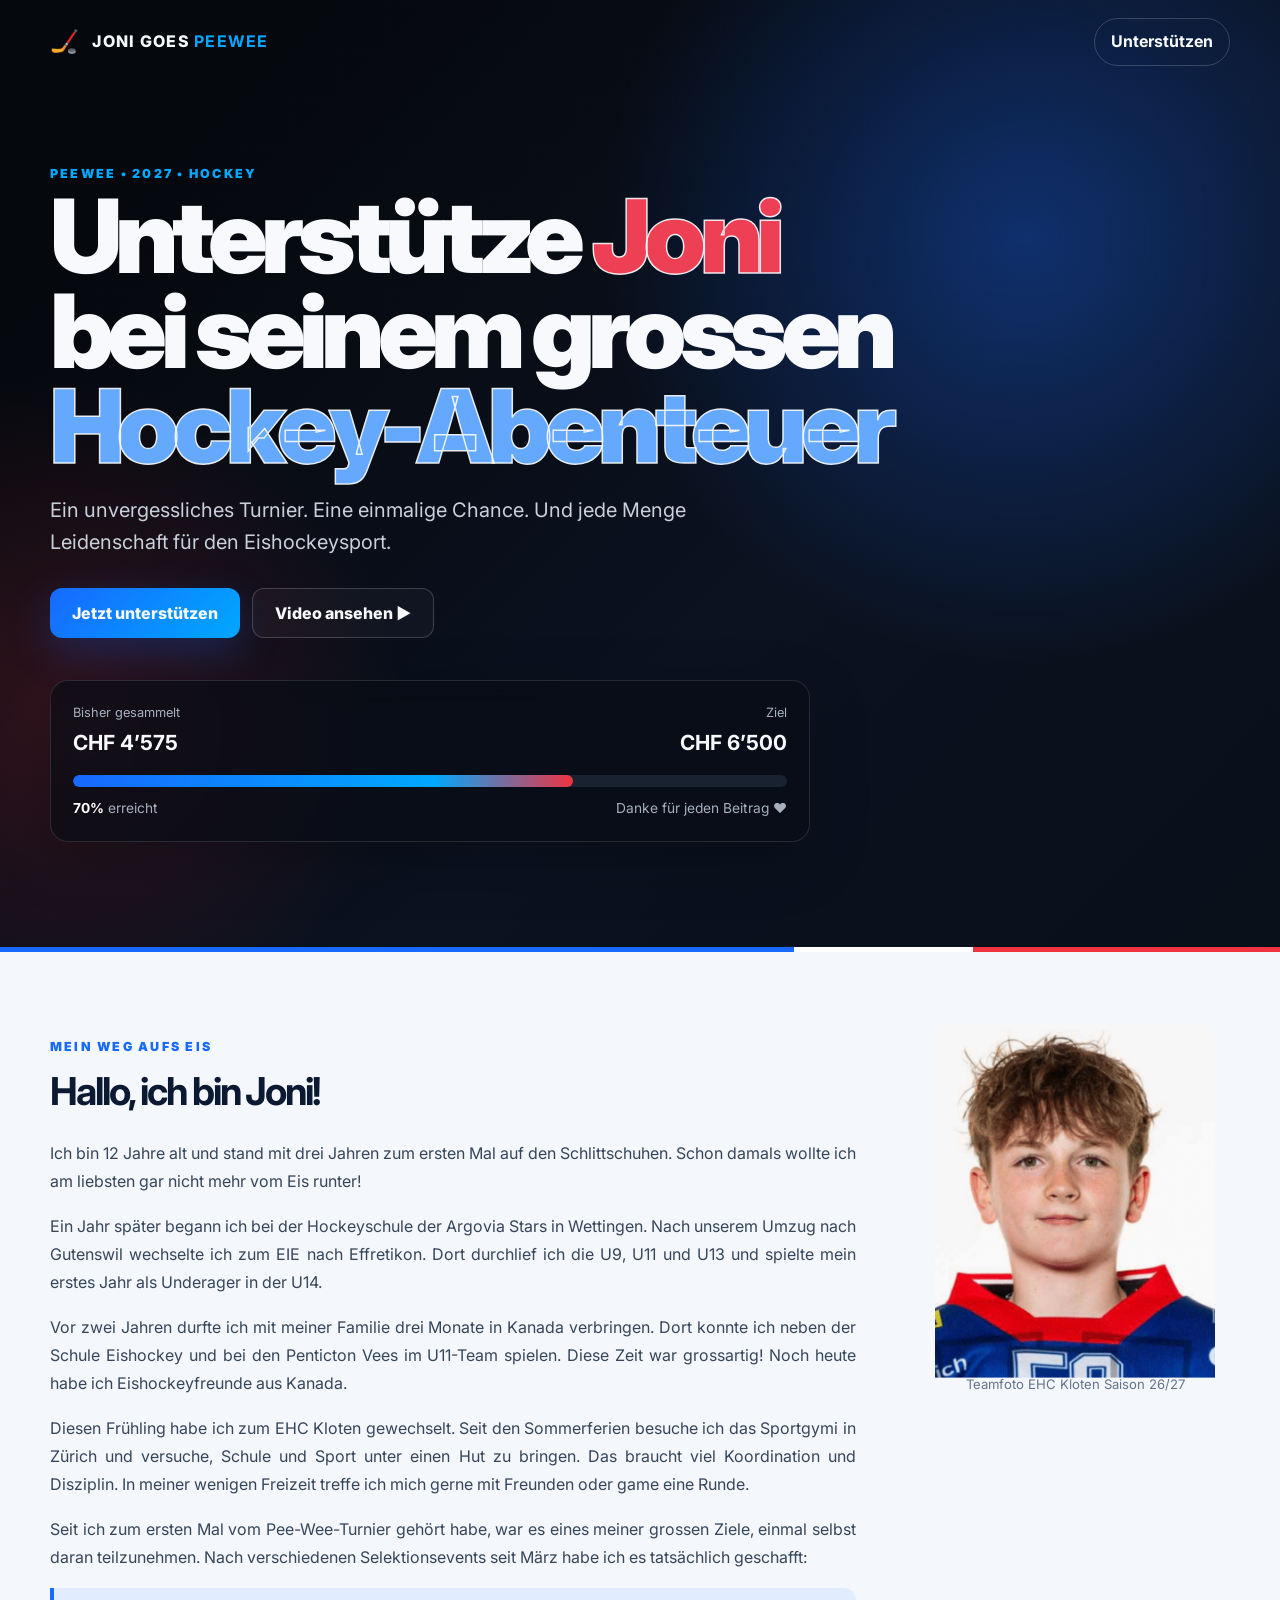
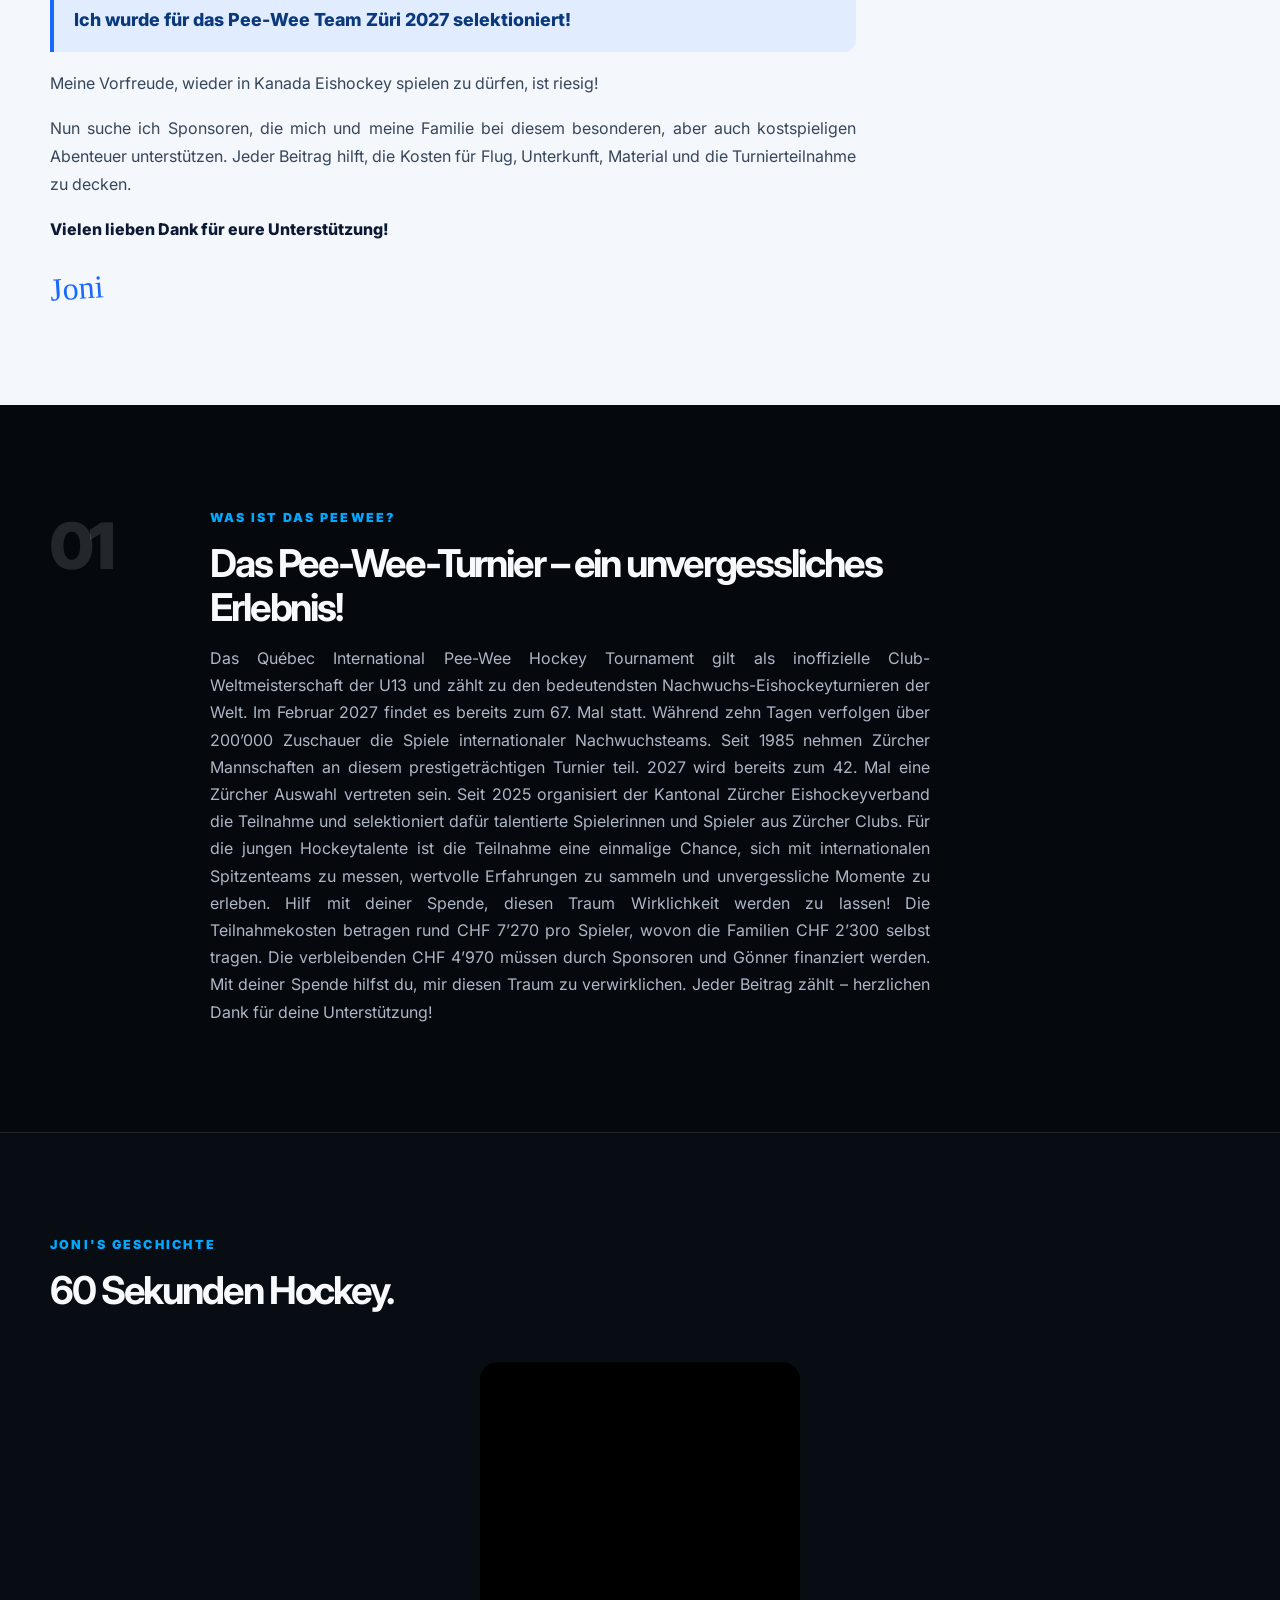
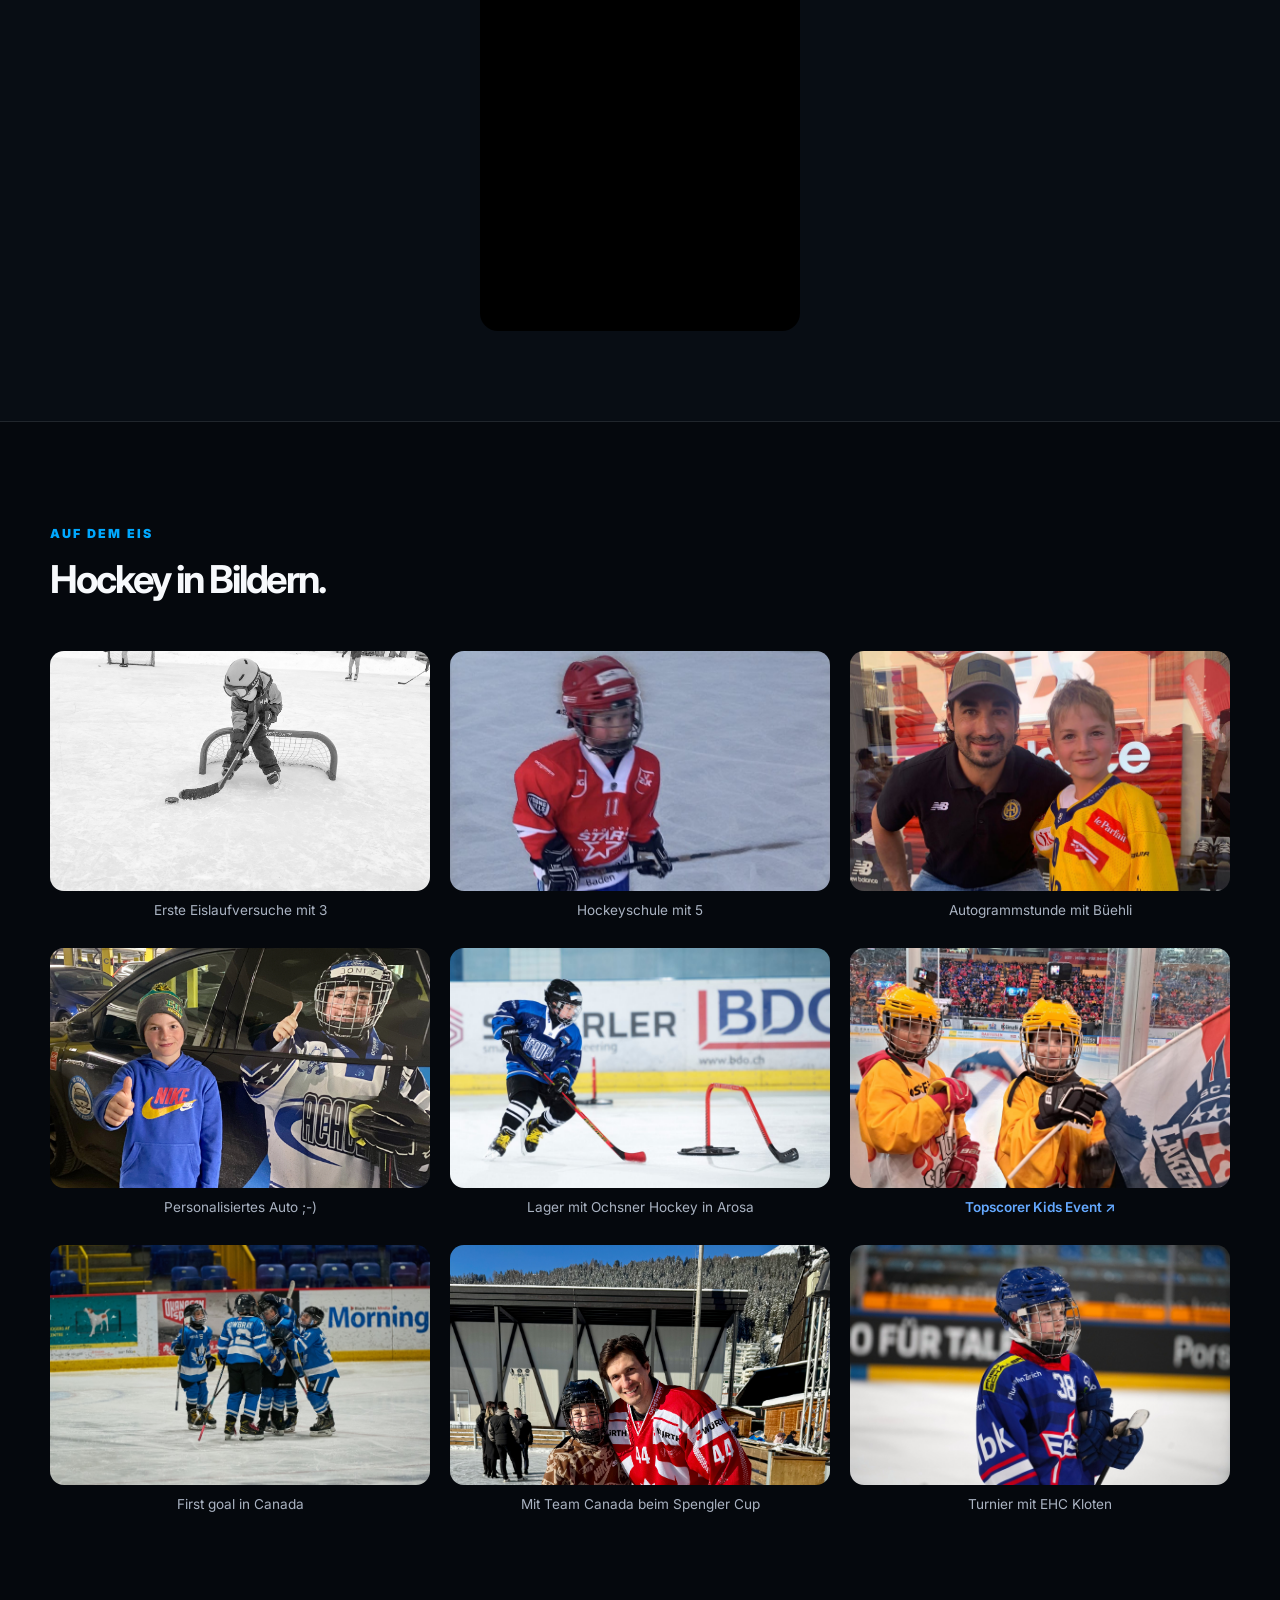
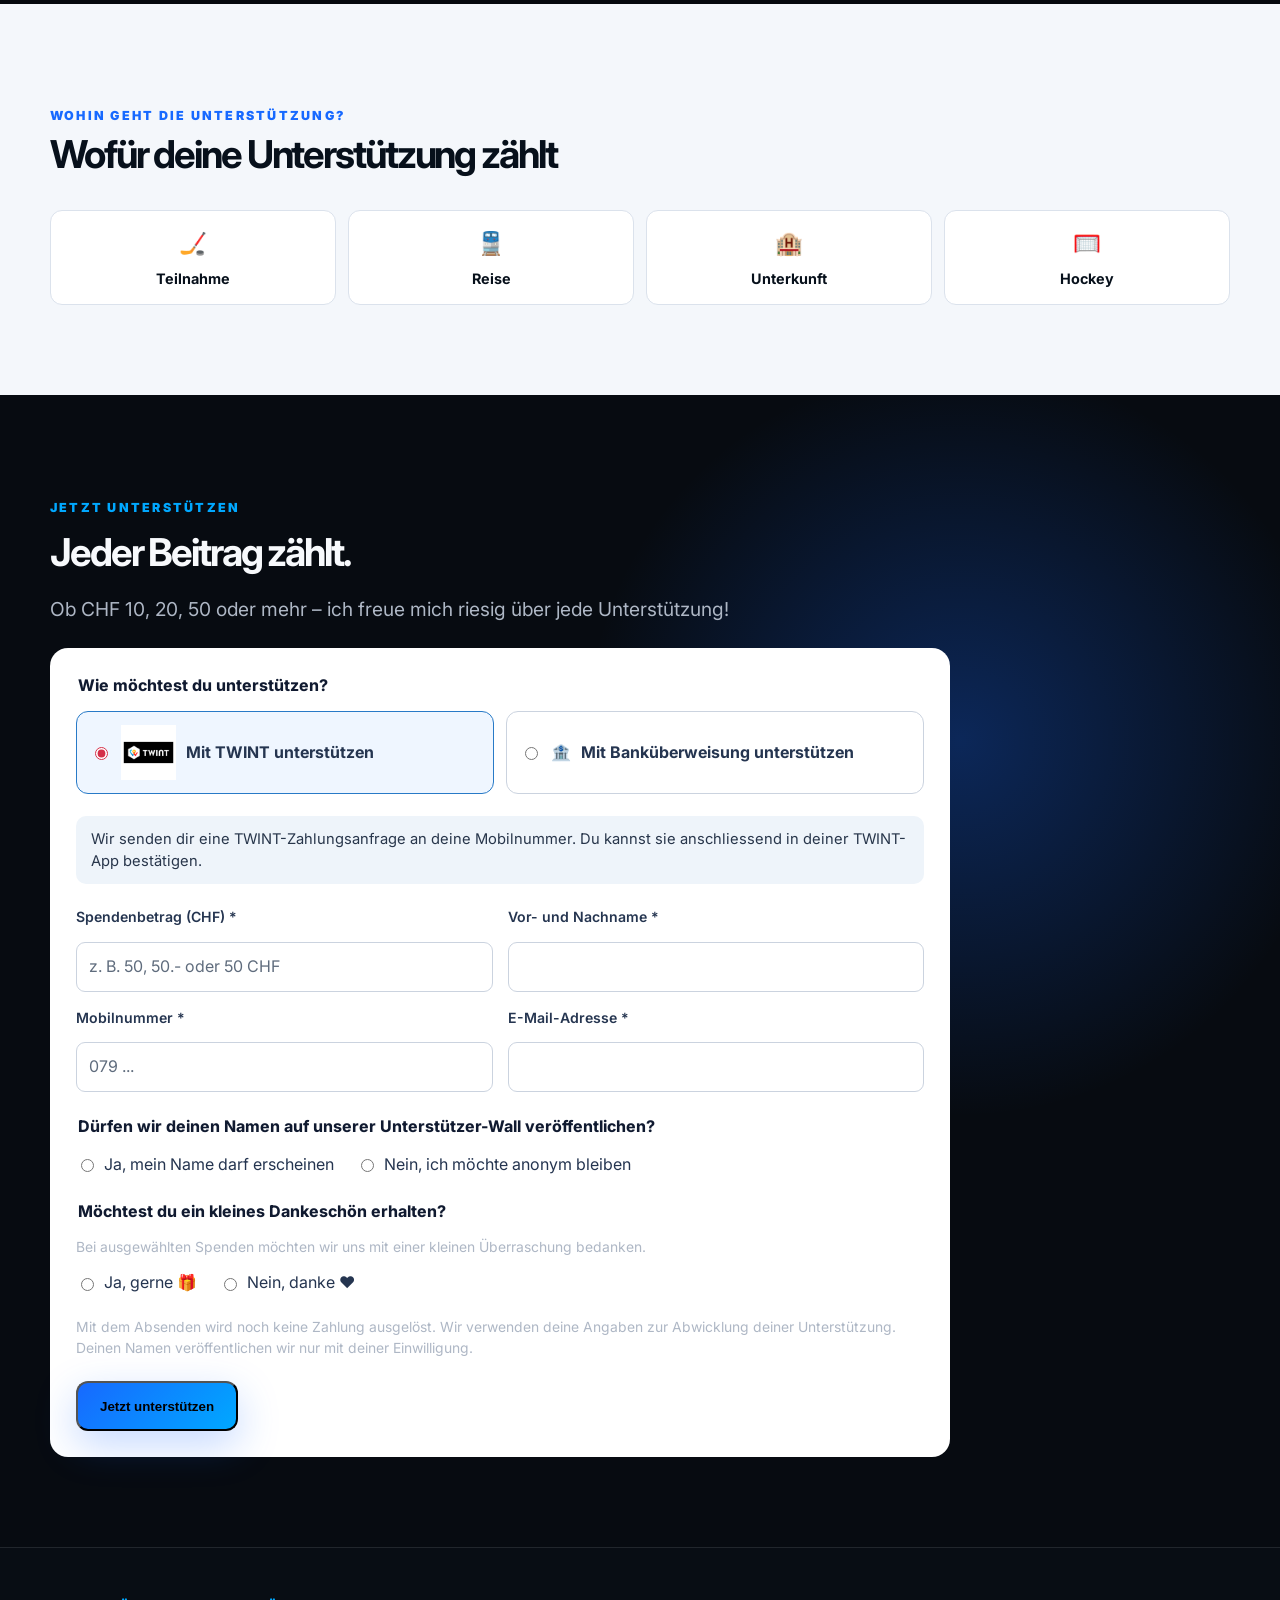
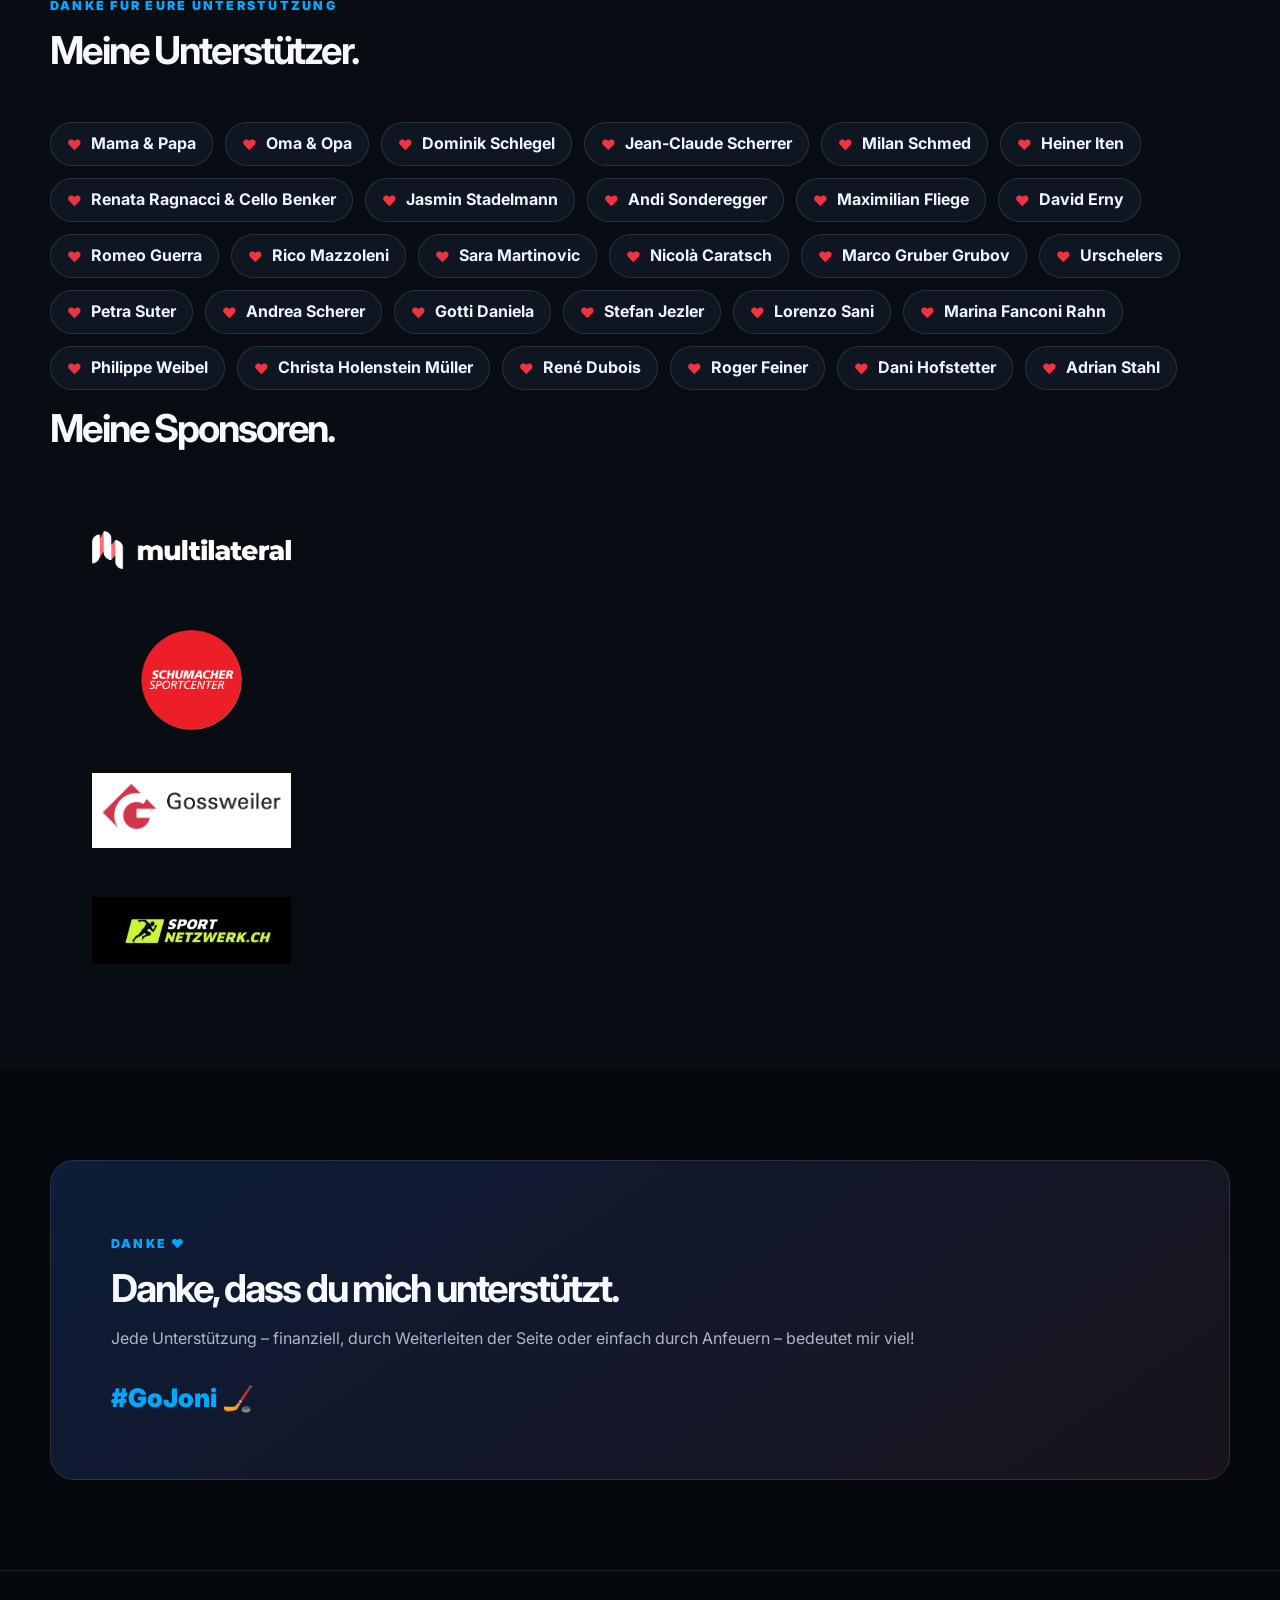
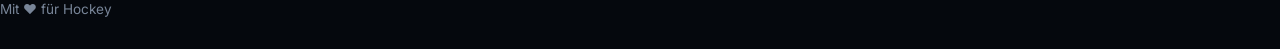
==== index.html @ 799dd2d6 "Update index.html" ====
<!doctype html>
<html lang="de">
<head>
  <meta charset="utf-8" />
  <meta name="viewport" content="width=device-width, initial-scale=1" />
  <meta name="description" content="Unterstütze Joni auf seinem Hockey-Abenteuer." />
  <title>Joni goes PeeWee 2027 – Support the Journey</title>
  <link rel="preconnect" href="https://fonts.googleapis.com">
  <link rel="preconnect" href="https://fonts.gstatic.com" crossorigin>
  <link href="https://fonts.googleapis.com/css2?family=Inter:wght@400;500;600;700;800;900&display=swap" rel="stylesheet">
  <link rel="stylesheet" href="styles.css" />
  <link rel="stylesheet" href="donation.css" />
</head>

<body>
  <header class="hero">
    <div class="hero-overlay"></div>
    <nav class="nav shell">
      <a class="brand" href="#top" aria-label="Startseite">
        <span class="brand-mark">🏒</span>
        <span>JONI GOES <strong>PEEWEE</strong></span>
      </a>
      <a class="nav-button" href="#spenden">Unterstützen</a>
    </nav>

    <div id="top" class="hero-content shell">
      <div class="eyebrow">PEEWEE • 2027 • HOCKEY</div>
      <h1> Unterstütze <span class="hero-joni">Joni</span><br> bei seinem grossen<br>
        <span class="hero-hockey">Hockey-Abenteuer</span>
      </h1>
      <p class="hero-copy">
Ein unvergessliches Turnier. Eine einmalige Chance. Und jede Menge Leidenschaft für den Eishockeysport.
      </p>

      <div class="hero-actions">
        <a href="#spenden" class="button primary">Jetzt unterstützen</a>
        <a href="#video" class="button ghost">Video ansehen ▶</a>
      </div>

      <div class="progress-card">
        <div class="progress-topline">
          <div>
            <span class="progress-label">Bisher gesammelt</span>
            <strong id="amount-raised">CHF 1500</strong>
          </div>
          <div class="progress-right">
            <span class="progress-label">Ziel</span>
            <strong id="amount-goal">CHF 6'500</strong>
          </div>
        </div>

        <div class="progress-track" aria-label="Spendenfortschritt">
          <div class="progress-fill" id="progress-fill"></div>
        </div>

        <div class="progress-footer">
          <span><strong id="progress-percent">0%</strong> erreicht</span>
          <span>Danke für jeden Beitrag ❤️</span>
        </div>
      </div>
    </div>

    <div class="hero-stripe"></div>
  </header>

  <main>
    <!-- Persönliche Vorstellung -->
    <section id="joni" class="section joni-story-section" aria-labelledby="joni-story-title">
      <div class="shell joni-story-layout">
        <div class="joni-story-content">
          <p class="kicker">MEIN WEG AUFS EIS</p>
          <h2 id="joni-story-title">Hallo, ich bin Joni!</h2>
          <p>Ich bin 12 Jahre alt und stand mit drei Jahren zum ersten Mal auf den Schlittschuhen. Schon damals wollte ich am liebsten gar nicht mehr vom Eis runter!</p>
          <p>Ein Jahr später begann ich bei der Hockeyschule der Argovia Stars in Wettingen. Nach unserem Umzug nach Gutenswil wechselte ich zum EIE nach Effretikon. Dort durchlief ich die U9, U11 und U13 und spielte mein erstes Jahr als Underager in der U14.</p>
          <p>Vor zwei Jahren durfte ich mit meiner Familie drei Monate in Kanada verbringen. Dort konnte ich neben der Schule Eishockey und bei den Penticton Vees im U11-Team spielen. Diese Zeit war grossartig! Noch heute habe ich Eishockeyfreunde aus Kanada.</p>
          <p>Diesen Frühling habe ich zum EHC Kloten gewechselt. Seit den Sommerferien besuche ich das Sportgymi in Zürich und versuche, Schule und Sport unter einen Hut zu bringen. Das braucht viel Koordination und Disziplin. In meiner wenigen Freizeit treffe ich mich gerne mit Freunden oder game eine Runde.</p>
          <p>Seit ich zum ersten Mal vom Pee-Wee-Turnier gehört habe, war es eines meiner grossen Ziele, einmal selbst daran teilzunehmen. Nach verschiedenen Selektionsevents seit März habe ich es tatsächlich geschafft:</p>
          <p class="joni-story-highlight">Ich wurde für das Pee-Wee Team Züri 2027 selektioniert!</p>
          <p>Meine Vorfreude, wieder in Kanada Eishockey spielen zu dürfen, ist riesig!</p>
          <p>Nun suche ich Sponsoren, die mich und meine Familie bei diesem besonderen, aber auch kostspieligen Abenteuer unterstützen. Jeder Beitrag hilft, die Kosten für Flug, Unterkunft, Material und die Turnierteilnahme zu decken.</p>
          <p class="joni-story-thanks">Vielen lieben Dank für eure Unterstützung!</p>
          <p class="joni-story-signature">Joni</p>
        </div>
        <figure class="joni-story-photo">
          <img src="assets/kloten_joni.jpg" alt="Teamfoto EHC Kloten" loading="lazy">
          <figcaption>Teamfoto EHC Kloten Saison 26/27</figcaption>
        </figure>
      </div>
    </section>
    <section class="section intro shell">
      <div class="section-number">01</div>
      <div>
        <p class="kicker">WAS IST DAS PEEWEE?</p>
        <h2>Das Pee-Wee-Turnier – ein unvergessliches Erlebnis!</h2>
        <p>
          Das Québec International Pee-Wee Hockey Tournament gilt als inoffizielle Club-Weltmeisterschaft der U13 und zählt zu den bedeutendsten Nachwuchs-Eishockeyturnieren der Welt. Im Februar 2027 findet es bereits zum 67. Mal statt. Während zehn Tagen verfolgen über 200’000 Zuschauer die Spiele internationaler Nachwuchsteams.
Seit 1985 nehmen Zürcher Mannschaften an diesem prestigeträchtigen Turnier teil. 2027 wird bereits zum 42. Mal eine Zürcher Auswahl vertreten sein. Seit 2025 organisiert der Kantonal Zürcher Eishockeyverband die Teilnahme und selektioniert dafür talentierte Spielerinnen und Spieler aus Zürcher Clubs.
Für die jungen Hockeytalente ist die Teilnahme eine einmalige Chance, sich mit internationalen Spitzenteams zu messen, wertvolle Erfahrungen zu sammeln und unvergessliche Momente zu erleben.
Hilf mit deiner Spende, diesen Traum Wirklichkeit werden zu lassen!

Die Teilnahmekosten betragen rund CHF 7’270 pro Spieler, wovon die Familien CHF 2’300 selbst tragen. Die verbleibenden CHF 4’970 müssen durch Sponsoren und Gönner finanziert werden.
Mit deiner Spende hilfst du, mir diesen Traum zu verwirklichen. Jeder Beitrag zählt – herzlichen Dank für deine Unterstützung!
        </p>
      </div>
    </section>

    <section id="video" class="section video-section">
      <div class="shell">
        <div class="section-heading">
          <div>
            <p class="kicker">JONI'S GESCHICHTE</p>
            <h2>60 Sekunden Hockey.</h2>
          </div>
        </div>

        <div class="video-embed">
          <iframe
            src="https://www.youtube.com/embed/tO8nVMtxZgY"
            title="Joni goes Pee-Wee 2027"
            allow="accelerometer; autoplay; clipboard-write; encrypted-media; gyroscope; picture-in-picture; web-share"
            allowfullscreen
            loading="lazy">
          </iframe>
        </div>
      </div>
    </section>

    <section class="section shell">
      <div class="section-heading">
        <div>
          <p class="kicker">AUF DEM EIS</p>
          <h2>Hockey in Bildern.</h2>
        </div>
      </div>

      <div class="gallery">
        <figure class="photo">
          <img src="assets/start.jpg">
          <figcaption>Erste Eislaufversuche mit 3</figcaption>
        </figure>
        <figure class="photo">
          <img src="assets/small_jones.JPG">
          <figcaption>Hockeyschule mit 5</figcaption>
        </figure>
        <figure class="photo">
          <img src="assets/Grosses Vorbild.jpg">
          <figcaption>Autogrammstunde mit Büehli</figcaption>
        </figure>
        <figure class="photo">
          <img src="assets/thumbup.jpg">
          <figcaption>Personalisiertes Auto ;-)</figcaption>
        </figure>
        <figure class="photo">
          <img src="assets/OchsnerHockey.jpg">
           <figcaption>Lager mit Ochsner Hockey in Arosa</figcaption>
        </figure>
        <figure class="photo">
          <img src="assets/Top_Scorer_Kids_2.JPG">
          <figcaption>
            <a href="https://polybox.ethz.ch/index.php/s/qrwbhNyaQrYim0o"
               target="_blank"
               rel="noopener noreferrer">
              Topscorer Kids Event ↗
            </a>
          </figcaption>
        </figure>
        
        
        
        <figure class="photo">
          <img src="assets/joni_vees.JPG">
          <figcaption>First goal in Canada</figcaption>
        </figure>
        <figure class="photo">
          <img src="assets/SpenglerCup.jpg">
          <figcaption>Mit Team Canada beim Spengler Cup</figcaption>
        </figure>
        <figure class="photo">
          <img src="assets/Kloten.jpg">
          <figcaption>Turnier mit EHC Kloten</figcaption>
        </figure>
      </div>
    </section>

    <section class="section costs-section">
      <div class="shell">
        <p class="kicker">WOHIN GEHT DIE UNTERSTÜTZUNG?</p>
        <h2>Wofür deine Unterstützung zählt</h2> 

        <div class="cost-grid">
          <article class="cost-card">
            <span>🏒</span>
            <h3>Teilnahme</h3>
            <p>Event- und Turnierkosten.</p>
          </article>
          <article class="cost-card">
            <span>🚆</span>
            <h3>Reise</h3>
            <p>An- und Rückreise zum Hockeyevent.</p>
          </article>
          <article class="cost-card">
            <span>🏨</span>
            <h3>Unterkunft</h3>
            <p>Übernachtungen während des Events.</p>
          </article>
          <article class="cost-card">
            <span>🥅</span>
            <h3>Hockey</h3>
            <p>Weitere eventbezogene Ausgaben.</p>
          </article>
        </div>
      </div>
    </section>


    <section id="spenden" class="section donate-section">
      <div class="shell">
        <p class="kicker">JETZT UNTERSTÜTZEN</p>
        <h2>Jeder Beitrag zählt.</h2>
        <p class="lead">Ob CHF 10, 20, 50 oder mehr – ich freue mich riesig über jede Unterstützung!</p>

        <form id="reward-form" class="donation-form">
          <fieldset class="donation-fieldset">
            <legend>Wie möchtest du unterstützen?</legend>
            <div class="payment-options">
              <label class="payment-option"><input type="radio" name="payment_method" value="TWINT" required checked><img src="assets/twint_logo.png" alt="" class="payment-twint-logo"><span>Mit TWINT unterstützen</span></label>
              <label class="payment-option"><input type="radio" name="payment_method" value="Banküberweisung" required><span aria-hidden="true">🏦</span><span>Mit Banküberweisung unterstützen</span></label>
            </div>
          </fieldset>
          <div id="twint-info" class="payment-hint">Wir senden dir eine TWINT-Zahlungsanfrage an deine Mobilnummer. Du kannst sie anschliessend in deiner TWINT-App bestätigen.</div>
          <div id="bank-info" class="payment-hint" hidden>Nach dem Absenden zeigen wir dir die Bankverbindung direkt an. Du erhältst die Zahlungsinformationen zusätzlich per E-Mail von uns.</div>

          <div class="donation-fields">
            <div class="field"><label for="support-amount">Spendenbetrag (CHF) *</label><input id="support-amount" name="amount" type="text" inputmode="decimal" placeholder="z. B. 50, 50.- oder 50 CHF" required></div>
            <div class="field"><label for="support-name">Vor- und Nachname *</label><input id="support-name" name="name" type="text" autocomplete="name" required></div>
            <div class="field"><label for="support-phone">Mobilnummer *</label><input id="support-phone" name="phone" type="tel" autocomplete="tel" placeholder="079 ..." required></div>
            <div class="field"><label for="support-email">E-Mail-Adresse *</label><input id="support-email" name="email" type="email" autocomplete="email" required></div>
          </div>

          <fieldset class="donation-fieldset">
            <legend>Dürfen wir deinen Namen auf unserer Unterstützer-Wall veröffentlichen?</legend>
            <div class="donation-choices">
              <label><input type="radio" name="publish_choice" value="yes" required> Ja, mein Name darf erscheinen</label>
              <label><input type="radio" name="publish_choice" value="no" required> Nein, ich möchte anonym bleiben</label>
            </div>
          </fieldset>

          <fieldset class="donation-fieldset">
            <legend>Möchtest du ein kleines Dankeschön erhalten?</legend>
            <p class="donation-help">Bei ausgewählten Spenden möchten wir uns mit einer kleinen Überraschung bedanken.</p>
            <div class="donation-choices">
              <label><input type="radio" name="wants_gift" value="yes" required> Ja, gerne 🎁</label>
              <label><input type="radio" name="wants_gift" value="no" required> Nein, danke ❤️</label>
            </div>
            <div id="gift-fields" class="field gift-address" hidden>
              <label for="support-address">Postadresse für das Dankeschön *</label>
              <textarea id="support-address" name="address" rows="2" placeholder="Strasse, Hausnummer, PLZ und Ort"></textarea>
            </div>
          </fieldset>
          <p class="donation-help">Mit dem Absenden wird noch keine Zahlung ausgelöst. Wir verwenden deine Angaben zur Abwicklung deiner Unterstützung. Deinen Namen veröffentlichen wir nur mit deiner Einwilligung.</p>
          <div class="submit-row"><button type="submit" class="button primary">Jetzt unterstützen</button><div id="form-note" class="submit-status" role="status" aria-live="polite"></div></div>
        </form>
        <div id="bank-confirmation" class="bank-confirmation" hidden>
          <h3>Angaben für deine Banküberweisung</h3>
          <p>Du kannst den Betrag jetzt überweisen. Die Zahlungsinformationen senden wir dir zusätzlich persönlich per E-Mail.</p>
          
          <div class="bank-qr">
            <img
              src="assets/qr_code_bank.jpg"
              alt="QR-Zahlteil für die Unterstützung von Joni"
              class="bank-qr-image"
            >
          
            <a
              href="assets/qr_code_bank.jpg"
              download="qr_code_bank.jpg"
              class="bank-qr-download"
            >
              QR-Code speichern
            </a>
          
            <p>Scanne den QR-Code mit deiner Banking-App
            und gib deinen gewünschten Spendenbetrag ein.</p>
          </div>

          <p><small>IBAN</small><br><strong id="iban-value">CH88 0070 0114 9054 9389 1</strong></p>
          <button type="button" class="button ghost" id="copy-iban">IBAN kopieren</button>
          <p><small>Kontoinhaber</small><br><strong>Joni Luternauer</strong></p>
          <p><small>Betreff</small><br><strong>Unterstützung Joni, dein Name</strong></p>
        </div>
      </div>
    </section>

    <section class="section supporters-section">
      <div class="shell">
        <div class="section-heading">
          <div>
            <p class="kicker">DANKE FÜR EURE UNTERSTÜTZUNG</p>
            <h2>Meine Unterstützer.</h2>
          </div>
        </div>

        <div class="supporter-list">
          <span class="supporter-pill">Mama & Papa</span>
          <span class="supporter-pill">Oma & Opa</span>
          <span class="supporter-pill">Dominik Schlegel</span>
          <span class="supporter-pill">Jean-Claude Scherrer</span>
          <span class="supporter-pill">Milan Schmed</span>
          <span class="supporter-pill">Heiner Iten</span>
          <span class="supporter-pill">Renata Ragnacci & Cello Benker</span>
          <span class="supporter-pill">Jasmin Stadelmann</span>
          <span class="supporter-pill">Andi Sonderegger</span>
          <span class="supporter-pill">Maximilian Fliege</span>
          <span class="supporter-pill">David Erny</span>
          <span class="supporter-pill">Romeo Guerra</span>
          <span class="supporter-pill">Rico Mazzoleni</span>
          <span class="supporter-pill">Sara Martinovic</span>
          <span class="supporter-pill">Nicolà Caratsch</span>
          <span class="supporter-pill">Marco Gruber Grubov</span>
          <span class="supporter-pill">Urschelers</span>
          <span class="supporter-pill">Petra Suter</span>
          <span class="supporter-pill">Andrea Scherer</span>
          <span class="supporter-pill">Gotti Daniela</span>
          <span class="supporter-pill">Stefan Jezler</span>
          <span class="supporter-pill">Lorenzo Sani</span>
          <span class="supporter-pill">Marina Fanconi Rahn</span>
          <span class="supporter-pill">Philippe Weibel</span>
          <span class="supporter-pill">Christa Holenstein Müller</span>
          <span class="supporter-pill">René Dubois</span>
          <span class="supporter-pill">Roger Feiner</span>
          <span class="supporter-pill">Dani Hofstetter</span>
          <span class="supporter-pill">Adrian Stahl</span>
        </div>

        <div class="section-heading">
          <div>
            <p></p>
            <h2>Meine Sponsoren.</h2>
          </div>
        </div>

        <div class="sponsor-grid">
          <a class="sponsor-card"
             href="https://www.multilateral.ch"
             target="_blank"
             rel="noopener noreferrer"
             aria-label="multilateral">
        
            <img src="assets/multi-logo-negative.png"
                 alt="multilateral">
        
          </a>
        </div>
        <div class="sponsor-grid">
          <a class="sponsor-card"
             href="https://sportcenterschumacher.ch/"
             target="_blank"
             rel="noopener noreferrer"
             aria-label="schumacher">
        
            <img src="assets/logo-Schumi.png"
                 alt="schumacher">
        
          </a>
        </div>
        <div class="sponsor-grid">
          <a class="sponsor-card"
             href="https://www.gossweiler.com/"
             target="_blank"
             rel="noopener noreferrer"
             aria-label="gossweiler">
        
            <img src="assets/logo_Gossweiler.png"
                 alt="gossweiler">
        
          </a>
        </div>
        <div class="sponsor-grid">
          <a class="sponsor-card"
             href="https://www.sportnetzwerk.ch/"
             target="_blank"
             rel="noopener noreferrer"
             aria-label="sportnetzwerk">
        
            <img src="assets/logo_spnw.jpg"
                 alt="spnw">
        
          </a>
        </div>
      </div>
    </section>

   

    <section class="section thankyou shell">
      <div class="thankyou-card">
        <p class="kicker">DANKE ❤️</p>
        <h2>Danke, dass du mich unterstützt.</h2>
        <p>
          Jede Unterstützung – finanziell, durch Weiterleiten der Seite oder einfach durch Anfeuern –
          bedeutet mir viel!
        </p>
        <div class="signature">#GoJoni 🏒</div>
      </div>
    </section>

</main>

  <footer>
      <span>Mit ❤️ für Hockey</span>
    </div>
  </footer>

  <script src="script.js"></script>
</body>
</html>
---- styles.css ----
:root{
  --bg:#05080d;
  --panel:#0b111a;
  --panel2:#101824;
  --white:#f7f9fc;
  --muted:#a6b0bf;
  --blue:#1769ff;
  --blue2:#00a8ff;
  --red:#ef3340;
  --line:rgba(255,255,255,.10);
  --max:1180px;
}

*{box-sizing:border-box}
html{scroll-behavior:smooth}
body{
  margin:0;
  font-family:Inter,system-ui,-apple-system,Segoe UI,Roboto,sans-serif;
  background:var(--bg);
  color:var(--white);
  line-height:1.6;
}
a{color:inherit;text-decoration:none}
img{max-width:100%;display:block}
.shell{width:min(var(--max),calc(100% - 40px));margin-inline:auto}

.hero{
  min-height:92vh;
  position:relative;
  overflow:hidden;
  background:
    radial-gradient(circle at 80% 25%, rgba(23,105,255,.35), transparent 34%),
    radial-gradient(circle at 5% 75%, rgba(239,51,64,.18), transparent 24%),
    linear-gradient(135deg,#05080d 15%,#0b1220 60%,#09101a 100%);
}
.hero::before{
  content:"";
  position:absolute;
  inset:0;
  opacity:.20;
  background-image:
    linear-gradient(rgba(255,255,255,.035) 1px,transparent 1px),
    linear-gradient(90deg,rgba(255,255,255,.035) 1px,transparent 1px);
  background-size:48px 48px;
  mask-image:linear-gradient(to bottom,black,transparent);
}
.hero-overlay{position:absolute;inset:0;pointer-events:none}
.nav{
  position:relative;
  z-index:2;
  height:84px;
  display:flex;
  align-items:center;
  justify-content:space-between;
}
.brand{display:flex;align-items:center;gap:12px;font-weight:800;letter-spacing:.08em}
.brand strong{color:var(--blue2)}
.brand-mark{font-size:1.45rem}
.nav-button{
  border:1px solid rgba(255,255,255,.18);
  padding:10px 16px;
  border-radius:999px;
  font-weight:700;
  transition:.2s ease;
}
.nav-button:hover{background:#fff;color:#05080d}

.hero-content{
  position:relative;
  z-index:2;
  padding:80px 0 110px;
}
.eyebrow,.kicker{
  color:var(--blue2);
  font-size:.78rem;
  font-weight:900;
  letter-spacing:.18em;
  text-transform:uppercase;
}
.hero h1{
  margin:.3rem 0 1rem;
  max-width:900px;
  font-size:clamp(3rem,8vw,7rem);
  line-height:.93;
  letter-spacing:-.065em;
  font-weight:900;
}
.hero h1 span{
  color:transparent;
  -webkit-text-stroke:1.5px rgba(247,249,252,.92);
}
.hero-copy{
  max-width:670px;
  color:#c8d0dc;
  font-size:clamp(1rem,2vw,1.25rem);
}
.hero-actions{display:flex;gap:12px;flex-wrap:wrap;margin:30px 0 42px}
.button{
  display:inline-flex;
  align-items:center;
  justify-content:center;
  min-height:50px;
  padding:0 22px;
  border-radius:12px;
  font-weight:800;
}
.button.primary{
  background:linear-gradient(135deg,var(--blue),var(--blue2));
  box-shadow:0 14px 40px rgba(23,105,255,.25);
}
.button.ghost{border:1px solid rgba(255,255,255,.18);background:rgba(255,255,255,.03)}
.button:hover{transform:translateY(-1px)}

.progress-card{
  max-width:760px;
  padding:22px;
  border:1px solid rgba(255,255,255,.12);
  border-radius:18px;
  background:rgba(8,13,21,.68);
  backdrop-filter:blur(12px);
  box-shadow:0 18px 60px rgba(0,0,0,.24);
}
.progress-topline,.progress-footer{
  display:flex;
  justify-content:space-between;
  gap:20px;
}
.progress-label{display:block;color:var(--muted);font-size:.8rem;margin-bottom:2px}
.progress-topline strong{font-size:1.3rem}
.progress-right{text-align:right}
.progress-track{
  height:12px;
  background:#182231;
  border-radius:999px;
  overflow:hidden;
  margin:16px 0 10px;
}
.progress-fill{
  width:0%;
  height:100%;
  border-radius:999px;
  background:linear-gradient(90deg,var(--blue),var(--blue2) 72%,var(--red));
  transition:width 1s cubic-bezier(.2,.8,.2,1);
}
.progress-footer{color:var(--muted);font-size:.86rem}
.progress-footer strong{color:#fff}
.hero-stripe{
  height:5px;
  position:absolute;bottom:0;left:0;right:0;
  background:linear-gradient(90deg,var(--blue) 0 62%,#fff 62% 76%,var(--red) 76% 100%);
}

.section{padding:100px 0}
.intro{
  display:grid;
  grid-template-columns:120px minmax(0,720px);
  gap:40px;
}
.section-number{
  color:rgba(255,255,255,.12);
  font-size:4rem;
  font-weight:900;
  letter-spacing:-.08em;
}
h2{
  margin:.2rem 0 1.1rem;
  font-size:clamp(2.2rem,5vw,4.4rem);
  line-height:1;
  letter-spacing:-.055em;
}
.lead{font-size:1.2rem;color:#d3dae4}
.section p:not(.kicker){color:#aeb7c5}
.section-heading{
  display:flex;
  justify-content:space-between;
  gap:40px;
  align-items:end;
  margin-bottom:34px;
}
.section-heading>p{max-width:430px}

.video-section{background:#080d14;border-block:1px solid var(--line)}
.video-placeholder{
  aspect-ratio:16/8.4;
  min-height:320px;
  border:1px solid rgba(255,255,255,.12);
  border-radius:22px;
  background:
    radial-gradient(circle at 50% 50%,rgba(23,105,255,.18),transparent 28%),
    linear-gradient(145deg,#0e1622,#080c12);
  display:flex;
  flex-direction:column;
  align-items:center;
  justify-content:center;
  gap:8px;
  text-align:center;
}
.play{
  width:76px;height:76px;border-radius:50%;
  display:grid;place-items:center;
  background:#fff;color:#07101b;
  padding-left:5px;
  margin-bottom:8px;
  box-shadow:0 14px 55px rgba(0,0,0,.35);
}
.video-placeholder span{font-weight:900;letter-spacing:.12em}
.video-placeholder small{color:var(--muted)}

/* YouTube-Video: kompakt und zentriert */
/* YouTube Short – Hochformat */
.video-embed {
  width: 100%;
  max-width: 320px;
  aspect-ratio: 9 / 16;
  margin: 0 auto;
  border-radius: 18px;
  overflow: hidden;
  background: #000;
}

.video-embed iframe {
  display: block;
  width: 100%;
  height: 100%;
  border: none;
}
.gallery{
  display:grid;
  grid-template-columns:1.5fr 1fr;
  grid-template-rows:1fr 1fr;
  gap:16px;
}
.photo{margin:0;position:relative;min-height:240px}
.photo-large{grid-row:1/3;min-height:500px}
.photo-placeholder{
  width:100%;height:100%;min-height:inherit;
  display:grid;place-items:center;
  border-radius:18px;
  background:
    linear-gradient(145deg,rgba(23,105,255,.18),transparent),
    #111925;
  border:1px solid var(--line);
  color:#6f7d90;font-weight:900;letter-spacing:.1em;
}
.photo figcaption {
  padding: 6px 4px;
  font-size: 0.7rem;
  font-weight: 400;
  line-height: 1.3;
  text-align: center;
  color: #aab3c2;
}

.costs-section{background:#f4f7fb;color:#07101b}
.costs-section .kicker{color:#1769ff}
.costs-section p:not(.kicker){color:#5c6878}
.cost-grid{
  margin-top:34px;
  display:grid;
  grid-template-columns:repeat(4,1fr);
  gap:14px;
}
.cost-card{
  border:1px solid #dbe2ec;
  background:#fff;
  border-radius:18px;
  padding:24px;
  min-height:190px;
}
.cost-card span{font-size:2rem}
.cost-card h3{margin:14px 0 4px;font-size:1.1rem}

.donate-section{
  background:
    radial-gradient(circle at 75% 30%,rgba(23,105,255,.30),transparent 30%),
    #070b11;
}
.donate-grid{
  display:grid;
  grid-template-columns:1.2fr .8fr;
  gap:70px;
  align-items:center;
}
.amount-pills{display:flex;gap:10px;flex-wrap:wrap;margin:28px 0}
.amount-pills span{
  border:1px solid var(--line);
  background:#0f1722;
  padding:11px 15px;border-radius:999px;font-weight:800;
}
.donate-note{font-size:.86rem}
.qr-card{
  background:#fff;
  color:#07101b;
  padding:28px;
  border-radius:22px;
  text-align:center;
  box-shadow:0 30px 80px rgba(0,0,0,.28);
}
.qr-card p{color:#526071!important}
.qr-card small{color:#7b8797}
.qr-placeholder{
  aspect-ratio:1;
  max-width:300px;
  margin:0 auto 20px;
  background:#f4f6f8;
  border:1px dashed #b4bdc9;
  border-radius:14px;
  display:grid;place-items:center;
}
.qr-grid{
  width:68%;aspect-ratio:1;
  display:grid;place-items:center;
  border:14px solid #0a1018;
  background:
    repeating-linear-gradient(45deg,#0a1018 0 8px,#fff 8px 16px);
  font-weight:900;font-size:1.25rem;
}

.thankyou-card{
  padding:60px;
  border:1px solid var(--line);
  border-radius:24px;
  background:
    linear-gradient(145deg,rgba(23,105,255,.13),rgba(239,51,64,.06)),
    var(--panel);
}
.signature{margin-top:26px;font-size:1.6rem;font-weight:900;color:var(--blue2)}

.updates{padding-top:20px}
.update-card{
  margin-top:28px;
  border-left:3px solid var(--red);
  padding:18px 22px;
  background:#0a1018;
}
.update-card time{color:var(--muted);font-size:.8rem}
.update-card h3{margin:.35rem 0}

footer{border-top:1px solid var(--line);padding:28px 0;color:#788598;font-size:.85rem}
.footer-inner{display:flex;justify-content:space-between;gap:20px}

@media(max-width:800px){
  .hero{min-height:auto}
  .hero-content{padding:55px 0 85px}
  .hero h1{font-size:clamp(3.2rem,14vw,5.5rem)}
  .intro{grid-template-columns:1fr;gap:8px}
  .section-number{font-size:2.5rem}
  .section-heading{display:block}
  .gallery{grid-template-columns:1fr;grid-template-rows:auto}
  .photo-large{grid-row:auto;min-height:340px}
  .photo{min-height:260px}
  .cost-grid{grid-template-columns:1fr 1fr}
  .donate-grid{grid-template-columns:1fr;gap:35px}
  .section{padding:76px 0}
  .thankyou-card{padding:36px 24px}
}

@media(max-width:520px){
  .shell{width:min(var(--max),calc(100% - 28px))}
  .nav{height:70px}
  .brand{font-size:.9rem}
  .progress-topline,.progress-footer{font-size:.78rem}
  .progress-footer span:last-child{display:none}
  .cost-grid{grid-template-columns:1fr}
  .hero-actions .button{width:100%}
  .footer-inner{display:block}
}


/* Unterstützer */
.supporters-section{
  background:#080d14;
  border-top:1px solid var(--line);
}
.supporter-list{
  display:flex;
  flex-wrap:wrap;
  gap:12px;
}
.supporter-pill{
  display:inline-flex;
  align-items:center;
  min-height:44px;
  padding:0 16px;
  border:1px solid rgba(255,255,255,.12);
  background:#0e1621;
  border-radius:999px;
  font-weight:700;
  color:#eef4fb;
}
.supporter-pill::before{
  content:"♥";
  margin-right:9px;
  color:var(--red);
  font-size:.9rem;
}
.supporter-pill.anonymous{color:#9ca8b8}

/* Sponsoren */
.sponsors-section{
  background:#f4f7fb;
  color:#07101b;
}
.sponsors-section .kicker{color:var(--blue)}
.sponsors-section p:not(.kicker){color:#667284}
.sponsor-grid{
  display:grid;
  grid-template-columns:repeat(4,1fr);
  gap:16px;
  margin-top:30px;
}
.sponsor-card{
  min-height:180px;
  padding:22px;
  border-radius:18px;
  background:#fff;
  border:1px solid #dbe2ec;
  display:flex;
  flex-direction:column;
  align-items:center;
  justify-content:center;
  gap:14px;
  text-align:center;
  box-shadow:0 8px 26px rgba(21,35,53,.05);
  transition:.2s ease;
}
.sponsor-card:hover{
  transform:translateY(-3px);
  box-shadow:0 14px 36px rgba(21,35,53,.10);
  border-color:#cbd5e2;
}
.sponsor-card img{
  max-width:180px;
  max-height:90px;
  width:auto;
  height:auto;
  object-fit:contain;
}
.sponsor-card span{
  font-size:.86rem;
  font-weight:800;
  color:#4f5c6d;
}
.sponsor-logo-placeholder{
  width:150px;
  height:78px;
  display:grid;
  place-items:center;
  border:1px dashed #b9c3cf;
  border-radius:12px;
  background:#f8fafc;
  color:#94a0ae;
  font-size:.78rem;
  font-weight:900;
  letter-spacing:.12em;
}
.sponsor-note{
  margin-top:18px;
  font-size:.84rem;
}
.sponsor-note code{
  background:#e7edf4;
  padding:2px 6px;
  border-radius:6px;
}

@media(max-width:800px){
  .sponsor-grid{grid-template-columns:1fr 1fr}
}
@media(max-width:520px){
  .sponsor-grid{grid-template-columns:1fr}
}


/* Dankeschön / Rewards */
.rewards-section{background:#060a10;border-top:1px solid var(--line)}
.reward-grid{display:grid;grid-template-columns:repeat(4,1fr);gap:14px;margin-bottom:28px}
.reward-card{appearance:none;text-align:left;cursor:pointer;border:1px solid rgba(255,255,255,.12);background:linear-gradient(145deg,#0e1621,#0a1018);color:var(--white);border-radius:18px;padding:22px;min-height:185px;display:flex;flex-direction:column;gap:8px;transition:.2s ease}
.reward-card:hover,.reward-card.active{transform:translateY(-3px);border-color:rgba(0,168,255,.70);box-shadow:0 14px 40px rgba(0,168,255,.10)}
.reward-card.active{outline:2px solid rgba(0,168,255,.22)}
.reward-amount{display:inline-block;width:max-content;background:rgba(23,105,255,.16);color:#7fc8ff;border:1px solid rgba(23,105,255,.35);padding:5px 9px;border-radius:999px;font-size:.78rem;font-weight:900}
.reward-card strong{font-size:1.15rem;margin-top:4px}.reward-card small{color:#aab4c2;line-height:1.5}
.reward-form-card{border:1px solid var(--line);background:#0b111a;border-radius:22px;padding:28px}
.reward-form-head{display:flex;justify-content:space-between;gap:20px;align-items:flex-start;margin-bottom:22px}.reward-form-head h3{margin:.15rem 0 0;font-size:1.65rem}
#selected-reward-label{color:#8cd0ff;background:rgba(23,105,255,.13);border:1px solid rgba(23,105,255,.30);border-radius:999px;padding:8px 12px;font-size:.78rem;font-weight:800}
.form-grid{display:grid;grid-template-columns:1fr 1fr;gap:16px}.reward-form-card label span{display:block;margin-bottom:7px;font-size:.85rem;font-weight:700;color:#c9d2df}
.reward-form-card input,.reward-form-card select,.reward-form-card textarea{width:100%;border:1px solid rgba(255,255,255,.12);background:#070c12;color:#f7f9fc;border-radius:12px;padding:13px 14px;font:inherit;outline:none}
.reward-form-card input:focus,.reward-form-card select:focus,.reward-form-card textarea:focus{border-color:rgba(0,168,255,.65);box-shadow:0 0 0 3px rgba(0,168,255,.10)}
.reward-form-card select option{color:#07101b}.full-field{display:block;margin-top:16px}.check-row{display:flex;gap:10px;align-items:flex-start;margin-top:16px}.check-row input{width:auto;margin-top:4px}.check-row span{margin:0!important;font-weight:500!important;color:#aeb7c5!important}
.reward-submit{border:0;cursor:pointer;margin-top:22px}.form-note{font-size:.8rem!important;margin-top:14px;color:#7f8a99!important}.hidden{display:none!important}
@media(max-width:900px){.reward-grid{grid-template-columns:1fr 1fr}}@media(max-width:650px){.reward-grid{grid-template-columns:1fr}.form-grid{grid-template-columns:1fr}.reward-form-head{display:block}#selected-reward-label{display:inline-block;margin-top:12px}}


/* v4 – moderner Sponsoring-Checkout */
.reward-checkout{
  margin-top:34px;
  border:1px solid rgba(255,255,255,.10);
  border-radius:26px;
  background:linear-gradient(145deg,rgba(23,105,255,.08),transparent 35%),#0a1018;
  padding:34px;
  box-shadow:0 24px 70px rgba(0,0,0,.22);
}
.checkout-header{
  display:flex;justify-content:space-between;gap:24px;align-items:flex-start;margin-bottom:26px
}
.checkout-header h3{margin:.2rem 0 .5rem;font-size:clamp(1.6rem,3vw,2.25rem)}
.checkout-header p:not(.kicker){margin:0;max-width:650px;color:#9ca8b8}
.checkout-badge{
  flex:0 0 auto;background:rgba(23,105,255,.13);color:#8ed2ff;
  border:1px solid rgba(0,168,255,.25);border-radius:999px;
  padding:8px 12px;font-size:.76rem;font-weight:800
}
.choice-row{display:grid;grid-template-columns:1fr 1fr;gap:14px;margin-bottom:22px}
.choice-card{
  position:relative;display:flex;align-items:center;gap:14px;cursor:pointer;
  padding:18px;border-radius:16px;border:1px solid rgba(255,255,255,.10);
  background:#0d151f;transition:.18s ease
}
.choice-card:hover{border-color:rgba(0,168,255,.40);transform:translateY(-1px)}
.choice-card:has(input:checked){
  border-color:rgba(0,168,255,.70);box-shadow:0 0 0 3px rgba(0,168,255,.08);background:#0d1825
}
.choice-card input{position:absolute;opacity:0;pointer-events:none}
.choice-icon{
  width:42px;height:42px;border-radius:12px;display:grid;place-items:center;
  background:rgba(255,255,255,.06);font-size:1.2rem
}
.choice-card strong,.choice-card small{display:block}
.choice-card small{color:#8f9bab;margin-top:2px}
.reward-details{
  margin-bottom:20px;padding:18px;border-radius:16px;background:rgba(23,105,255,.06);
  border:1px solid rgba(23,105,255,.16)
}
.checkout-fields{display:grid;grid-template-columns:1.2fr 1.2fr .7fr;gap:14px}
.field label{display:block;margin-bottom:7px;font-size:.8rem;font-weight:800;color:#c9d2df}
.optional{font-weight:500;color:#738092}
.field input,.field select,.field textarea{
  width:100%;min-height:50px;padding:12px 14px;border-radius:13px;
  border:1px solid rgba(255,255,255,.11);background:#060b11;color:#f7f9fc;
  font:inherit;transition:.18s ease
}
.field textarea{min-height:92px;resize:vertical}
.field input::placeholder,.field textarea::placeholder{color:#5f6c7d}
.field input:focus,.field select:focus,.field textarea:focus{
  outline:none;border-color:#148ff2;box-shadow:0 0 0 3px rgba(20,143,242,.12);background:#08101a
}
.money-field{
  display:flex;align-items:center;border:1px solid rgba(255,255,255,.11);
  border-radius:13px;background:#060b11;overflow:hidden
}
.money-field:focus-within{border-color:#148ff2;box-shadow:0 0 0 3px rgba(20,143,242,.12)}
.money-field span{padding-left:14px;color:#7e8b9b;font-weight:800;font-size:.78rem}
.money-field input{border:0!important;box-shadow:none!important;background:transparent!important}
.full-field{margin-top:14px}
.privacy-toggle{
  margin-top:18px;display:flex;align-items:center;gap:12px;cursor:pointer;padding:14px 16px;
  border:1px solid rgba(255,255,255,.09);border-radius:14px;background:rgba(255,255,255,.025)
}
.privacy-toggle input{position:absolute;opacity:0}
.toggle-ui{position:relative;flex:0 0 42px;width:42px;height:24px;border-radius:999px;background:#263140;transition:.18s ease}
.toggle-ui::after{
  content:"";position:absolute;top:3px;left:3px;width:18px;height:18px;border-radius:50%;background:#fff;transition:.18s ease
}
.privacy-toggle input:checked + .toggle-ui{background:#1769ff}
.privacy-toggle input:checked + .toggle-ui::after{transform:translateX(18px)}
.privacy-toggle strong,.privacy-toggle small{display:block}
.privacy-toggle small{color:#7f8b9a;margin-top:2px}
.submit-row{display:flex;align-items:center;gap:16px;margin-top:22px}
.reward-submit{margin:0!important;min-width:170px}
.submit-status{color:#778497;font-size:.8rem}
.submit-status.success{color:#87d3a4}
.submit-status.error{color:#ff8d96}
.hidden{display:none!important}
@media(max-width:850px){
  .checkout-fields{grid-template-columns:1fr 1fr}
  .checkout-fields .field:last-child{grid-column:1/-1}
}
@media(max-width:650px){
  .reward-checkout{padding:22px}
  .checkout-header{display:block}
  .checkout-badge{display:inline-block;margin-top:12px}
  .choice-row{grid-template-columns:1fr}
  .checkout-fields{grid-template-columns:1fr}
  .checkout-fields .field:last-child{grid-column:auto}
  .submit-row{align-items:stretch;flex-direction:column}
  .reward-submit{width:100%}
}


/* v5 – vereinfachter Ablauf nach TWINT */
.simple-thanks-section{
  background:#080d14;
  border-top:1px solid var(--line);
}
.simple-thanks-card{
  max-width:900px;
  margin:0 auto;
  padding:44px;
  border:1px solid rgba(255,255,255,.10);
  border-radius:26px;
  background:linear-gradient(145deg,rgba(23,105,255,.08),transparent 35%),#0a1018;
  box-shadow:0 24px 70px rgba(0,0,0,.20);
}
.simple-thanks-card h2{
  font-size:clamp(2rem,5vw,3.7rem);
  margin-bottom:14px;
}
.simple-intro{
  max-width:720px;
  margin-bottom:26px;
}
.yes-no-row{
  display:flex;
  gap:12px;
  flex-wrap:wrap;
  margin-bottom:24px;
}
.yes-no-button{
  appearance:none;
  border:0;
  border-radius:14px;
  padding:14px 20px;
  min-width:170px;
  font:inherit;
  font-weight:800;
  cursor:pointer;
  color:#fff;
  background:linear-gradient(135deg,var(--blue),var(--blue2));
  box-shadow:0 10px 30px rgba(23,105,255,.18);
  transition:.18s ease;
}
.yes-no-button.secondary{
  background:#111a25;
  border:1px solid rgba(255,255,255,.10);
  box-shadow:none;
}
.yes-no-button:hover{transform:translateY(-1px)}
.yes-no-button.active{
  outline:2px solid rgba(0,168,255,.35);
  outline-offset:2px;
}
.thanks-message{
  margin-top:10px;
  padding:18px 20px;
  border-radius:14px;
  background:rgba(255,255,255,.04);
  border:1px solid rgba(255,255,255,.08);
  color:#c7d0dc;
  font-weight:700;
}
#reward-form{
  margin-top:24px;
  padding-top:24px;
  border-top:1px solid rgba(255,255,255,.08);
}
.simple-form-grid{
  display:grid;
  grid-template-columns:1.2fr 1.2fr .8fr;
  gap:14px;
  margin-top:16px;
}
@media(max-width:800px){
  .simple-form-grid{grid-template-columns:1fr 1fr}
  .simple-form-grid .field:last-child{grid-column:1/-1}
}
@media(max-width:600px){
  .simple-thanks-card{padding:26px 20px}
  .yes-no-row{display:grid;grid-template-columns:1fr}
  .yes-no-button{width:100%}
  .simple-form-grid{grid-template-columns:1fr}
  .simple-form-grid .field:last-child{grid-column:auto}
}

/* TWINT-Logo auf kleinen Bildschirmen */
@media (max-width: 600px) {
  .twint-logo {
    width: 50px;
    max-width: 50px;
    height: auto;
    display: block;
    margin: 0 auto 12px;
    object-fit: contain;
  }
}

.intro p {
  text-align: justify;
  hyphens: auto;
  line-height: 1.7;
}


/* Kompakter Abschnitt: Wohin geht die Unterstützung? */

.costs-section {
  padding-top: 35px;
  padding-bottom: 35px;
}

.costs-section h2 {
  font-size: 1.6rem;
  margin-bottom: 18px;
}

.costs-section .kicker {
  margin-bottom: 6px;
}

.cost-grid {
  display: grid;
  grid-template-columns: repeat(4, 1fr);
  gap: 12px;
}

.cost-card {
  padding: 14px 10px;
  min-height: 0;
  text-align: center;
  border-radius: 12px;
}

.cost-card span {
  display: block;
  font-size: 1.4rem;
  margin-bottom: 6px;
}

.cost-card h3 {
  font-size: 0.9rem;
  margin: 0;
}

.cost-card p {
  display: none;
}

/* Smartphone */
@media (max-width: 600px) {
  .cost-grid {
    grid-template-columns: repeat(2, 1fr);
    gap: 10px;
  }

  .costs-section {
    padding-top: 25px;
    padding-bottom: 25px;
  }
}


/* Kompakte Zahlungsboxen */

.donate-section {
  padding-top: 35px;
  padding-bottom: 35px;
}

.donate-grid {
  display: grid;
  grid-template-columns: repeat(2, minmax(0, 1fr));
  gap: 16px;
  align-items: start;
}

.donate-grid .qr-card {
  padding: 18px 20px;
  min-height: 0;
  height: auto;
  align-self: start;
  border-radius: 14px;
}

.donate-grid .qr-card h3 {
  font-size: 1.05rem;
  margin: 8px 0;
}

.donate-grid .qr-card p {
  font-size: 0.85rem;
  line-height: 1.5;
  margin: 6px 0;
}

.donate-grid .twint-logo {
  width: 45px;
  max-width: 45px;
  height: auto;
  margin: 0 auto 8px;
}

/* Smartphone */
@media (max-width: 650px) {
  .donate-grid {
    grid-template-columns: 1fr;
  }

  .donate-grid .qr-card {
    padding: 16px;
  }
}


.section {
  padding: 90px 0;
}


/* Zahlungsbereich: gleich hohe, kompakte Karten */

.donate-grid {
  display: grid;
  grid-template-columns: repeat(2, minmax(0, 1fr));
  gap: 16px;
  align-items: stretch;
}

.donate-grid .qr-card {
  padding: 22px 24px;
  min-height: 0;
  height: 100%;
  box-sizing: border-box;
  border-radius: 14px;
}

/* TWINT-Karte: Inhalt vertikal zentrieren */
.donate-grid .qr-card:first-child {
  display: flex;
  flex-direction: column;
  align-items: center;
  justify-content: center;
  text-align: center;
}

/* TWINT-Logo etwas grösser */
.donate-grid .twint-logo {
  width: 85px;
  max-width: 85px;
  height: auto;
  margin: 0 auto 12px;
}

/* Überschriften und Texte */
.donate-grid .qr-card h3 {
  font-size: 1.05rem;
  margin: 6px 0 8px;
}

.donate-grid .qr-card p {
  font-size: 0.85rem;
  line-height: 1.4;
  margin: 4px 0 10px;
}

/* Bankkarte: weniger Abstand zwischen Angaben */
.donate-grid .qr-card:nth-child(2) small {
  margin-bottom: 2px !important;
  font-size: 0.75rem;
}

.donate-grid .qr-card:nth-child(2) strong {
  margin-bottom: 8px !important;
  font-size: 0.9rem;
}

/* Bankkarte: Innenabstände reduzieren */
.donate-grid .qr-card:nth-child(2) > div {
  margin-top: 10px !important;
}

/* Smartphone */
@media (max-width: 650px) {
  .donate-grid {
    grid-template-columns: 1fr;
  }

  .donate-grid .qr-card {
    height: auto;
    padding: 18px;
  }
}

.donate-section h2 {
  font-size: clamp(2rem, 4vw, 3.5rem);
  line-height: 1.1;
}

.section h2 {
  font-size: clamp(1.8rem, 3vw, 2.6rem);
  line-height: 1.15;
  margin-bottom: 16px;
}

/* Haupttitel – Schrift unverändert, neue Farben */

.hero-joni {
  color: #ed4055;
  -webkit-text-fill-color: #ed4055;
}

.hero-hockey {
  color: #65a9ff;
  -webkit-text-fill-color: #65a9ff;
  -webkit-text-stroke: 0;
  text-shadow: none;
}


/* Persönlicher Eingangstext mit Foto */
.joni-story-section {
  background: #f4f7fb;
  color: #0b1933;
  padding: 72px 0;
}
.joni-story-layout {
  display: grid;
  grid-template-columns: minmax(0, 1fr) 310px;
  gap: clamp(28px, 5vw, 70px);
  align-items: start;
}
.joni-story-section .kicker { color: #1769ff; }
.joni-story-section h2 { color: #0b1933; margin-bottom: 26px; }
.joni-story-section .joni-story-content > p:not(.kicker) {
  color: #36465b;
  line-height: 1.75;
  margin: 0 0 17px;
}
.joni-story-section .joni-story-highlight {
  color: #0b397b !important;
  background: #e1edff;
  border-left: 4px solid #1769ff;
  border-radius: 0 12px 12px 0;
  padding: 16px 20px;
  font-size: 1.12rem;
  font-weight: 800;
}
.joni-story-section .joni-story-thanks { font-weight: 800; color: #0b1933 !important; }
.joni-story-section .joni-story-signature {
  color: #1769ff !important;
  font-size: 1.5rem;
  font-weight: 900;
  margin-top: 8px !important;
}
/* Joni-Porträt: kompakt, ohne sichtbaren Bildrand, beim Scrollen sichtbar */
.joni-story-photo {
  width: 280px;
  max-width: 100%;
  margin: 0;
  padding: 0;
  border: 0;
  border-radius: 14px 14px 0 0;
  background: transparent;
  box-shadow: none;
  position: sticky;
  top: 24px;
  align-self: start;
  justify-self: center;
  overflow: hidden;
}

.joni-story-photo img {
  display: block;
  width: 100%;
  max-width: none;
  height: 340px;
  max-height: none;
  aspect-ratio: auto;
  object-fit: cover;
  object-position: center 35%;
  border: 0;
  border-radius: 0;
  box-shadow: none;
  transform: scale(1.08);
  transform-origin: center center;
}

.joni-story-photo figcaption {
  margin: 10px 0 0;
  padding: 0 0 2px;
  text-align: center;
  font-size: .82rem;
  color: #64748b;
}

@media (max-width: 760px) {
  .joni-story-section { padding: 52px 0; }
  .joni-story-layout { grid-template-columns: 1fr; }
  .joni-story-photo {
    position: static;
    margin: 8px auto 0;
    width: min(100%, 280px);
  }
}

/* Einheitliche Hockey-Bildergalerie */

.gallery {
  display: grid;
  grid-template-columns: repeat(3, minmax(0, 1fr));
  gap: 28px 20px;
  align-items: start;
}

.gallery .photo,
.gallery .photo.photo-large {
  width: 100%;
  max-width: none;
  min-height: 0;
  margin: 0;
}

.gallery .photo img {
  width: 100%;
  height: 240px;
  max-height: none;
  object-fit: cover;
  object-position: center;
  border-radius: 14px;
}

.gallery .photo figcaption {
  padding: 10px 6px 0;
  font-size: 0.85rem;
  line-height: 1.4;
  text-align: center;
  color: #aab3c2;
}

/* Tablet */
@media (max-width: 900px) {
  .gallery {
    grid-template-columns: repeat(2, minmax(0, 1fr));
  }
}

/* Smartphone */
@media (max-width: 600px) {
  .gallery {
    grid-template-columns: 1fr;
  }

  .gallery .photo img {
    height: 260px;
    max-height: none;
  }
}

/* Bildausschnitt für einzelne Fotos anpassen */

/* 2. Bild: Hockeyschule mit 5 */
.gallery .photo:nth-child(2) img {
  object-position: center 20%;
}

/* 3. Bild: Autogrammstunde mit Büehli */
.gallery .photo:nth-child(3) img {
  object-position: center 25%;
}

/* 8. Bild: Canada */
.gallery .photo:nth-child(8) img {
  object-position: center 2%;
}
/* Jonis persönlicher Text im Blocksatz */
.joni-story-content > p:not(.kicker):not(.joni-story-signature) {
  text-align: justify;
  hyphens: auto;
}

/* Joni als handschriftliche Unterschrift */
.joni-story-signature {
  font-family: "Caveat", cursive;
  font-size: 2rem !important;
  font-weight: 500 !important;
  line-height: 1.2;
  text-align: left;
  transform: rotate(-4deg);
  width: fit-content;
}

.gallery .photo figcaption a {
  color: #65a9ff;
  text-decoration: none;
  font-weight: 600;
}

.gallery .photo figcaption a:hover {
  text-decoration: underline;
}
/* Sponsoren ohne weisse Karten */
.supporters-section .sponsor-card {
  background: transparent !important;
  border: none !important;
  box-shadow: none !important;
  border-radius: 0;
  padding: 10px;
  min-height: 100px;
}

.supporters-section .sponsor-card:hover {
  background: transparent !important;
  border: none !important;
  box-shadow: none !important;
  transform: scale(1.04);
}

.supporters-section .sponsor-grid {
  margin-top: 20px;
}

.supporters-section .sponsor-card img {
  width: auto;
  max-width: 200px;
  max-height: 100px;
  object-fit: contain;
}
/* Abstand zwischen Unterstützern und Sponsoren */
.sponsors-subsection {
  margin-top: 70px;
}
.sponsors-subsection .kicker {
  margin-bottom: 6px;
}

.sponsors-subsection h2 {
  margin-top: 0;
}

/* Abstand nach dem Dankeschön-Bereich reduzieren */
.thankyou-section {
  padding-bottom: 35px;
}

/* Abstand vor Unterstützern reduzieren */
.supporters-section {
  padding-top: 35px;
}
---- donation.css ----
/* Ergänzende Gestaltung für das gemeinsame Spendenformular */
.donation-form { max-width: 900px; padding: 26px; border-radius: 18px; background: #fff; color: #101a30; }
.donation-fieldset { border: 0; padding: 0; margin: 0 0 22px; min-width: 0; }
.donation-fieldset legend { font-weight: 750; font-size: 1rem; margin-bottom: 12px; }
.payment-options { display: grid; grid-template-columns: repeat(2, minmax(0,1fr)); gap: 12px; }
.payment-option { display:flex; align-items:center; gap: 10px; border: 1px solid #cbd3df; padding: 13px; border-radius: 12px; cursor: pointer; font-weight: 700; }
.payment-option:has(input:checked) { border-color: #287ac7; background: #eff6ff; }
.payment-twint-logo { width: 55px !important; max-width: 55px !important; height: auto !important; margin: 0 !important; }
.payment-hint { margin: 0 0 22px; padding: 12px 15px; border-radius: 10px; background: #eef4fa; color: #28364b; line-height: 1.5; font-size: .92rem; }
.payment-hint[hidden], .gift-address[hidden], .bank-confirmation[hidden] { display:none !important; }
.donation-fields { display:grid; grid-template-columns: repeat(2, minmax(0,1fr)); gap: 15px; margin-bottom: 22px; }
.donation-form .field { display:flex; flex-direction:column; gap:6px; }
.donation-form .field label { font-weight: 600; font-size: .88rem; }
.donation-form input:not([type=radio]), .donation-form textarea { box-sizing:border-box; width:100%; min-width:0; padding:11px 12px; border:1px solid #cbd3df; border-radius:9px; background:white; color:#101a30; font:inherit; }
.donation-form input[type=radio] { accent-color:#d42f48; }
.donation-choices { display:flex; flex-wrap:wrap; gap:10px 22px; }
.donation-choices label { display:flex; align-items:center; gap:7px; cursor:pointer; }
.donation-help { font-size:.87rem; line-height:1.5; color:#5a6677; margin: 0 0 12px; }
.gift-address { margin-top:14px; }
.donation-form .submit-row { display:flex; align-items:center; flex-wrap:wrap; gap:14px; }
.donation-form .submit-status { color:#24344d; font-size:.88rem; max-width:480px; }
.bank-confirmation { max-width:900px; margin-top:16px; background:#fff; color:#101a30; border-radius:16px; padding:22px 26px; }
.bank-confirmation h3 { margin-top:0; }
.bank-confirmation small { color:#697487; }
@media (max-width:650px) { .donation-form {padding:18px;} .payment-options,.donation-fields {grid-template-columns:1fr;} .donation-choices {flex-direction:column;} }
/* Postadresse: heller Hintergrund auch beim Anklicken */
textarea,
textarea:focus {
  background-color: #ffffff !important;
  color: #10213b !important;
}

/* Beschriftungen im Spendenformular */
.donate-section label,
.donate-section .field label {
  color: #253550 !important;
}

/* Hinweise im Spendenformular */
.donate-section small,
.donate-section .form-hint {
  color: #65748a !important;
}

/* Adressfeld */
.donate-section textarea,
.donate-section textarea:focus {
  background: #ffffff !important;
  color: #10213b !important;
}

.bank-qr {
  margin-top: 24px;
  text-align: center;
}

.bank-qr-image {
  display: block;
  width: 100%;
  max-width: 280px;
  height: auto;
  margin: 0 auto 16px;
  border-radius: 8px;
}

.bank-qr-download {
  display: inline-block;
  margin-top: 8px;
  padding: 12px 20px;
  background: #2455b8;
  color: white;
  border-radius: 8px;
  text-decoration: none;
  font-weight: 600;
}

textarea::placeholder {
  color: #8995a7 !important;
}

/* Bankangaben: Schriftfarben korrigieren */
#bank-confirmation,
#bank-confirmation p,
#bank-confirmation small {
  color: #334155 !important;
}

#bank-confirmation strong {
  color: #10213b !important;
}

#bank-confirmation h3 {
  color: #0b1933 !important;
}
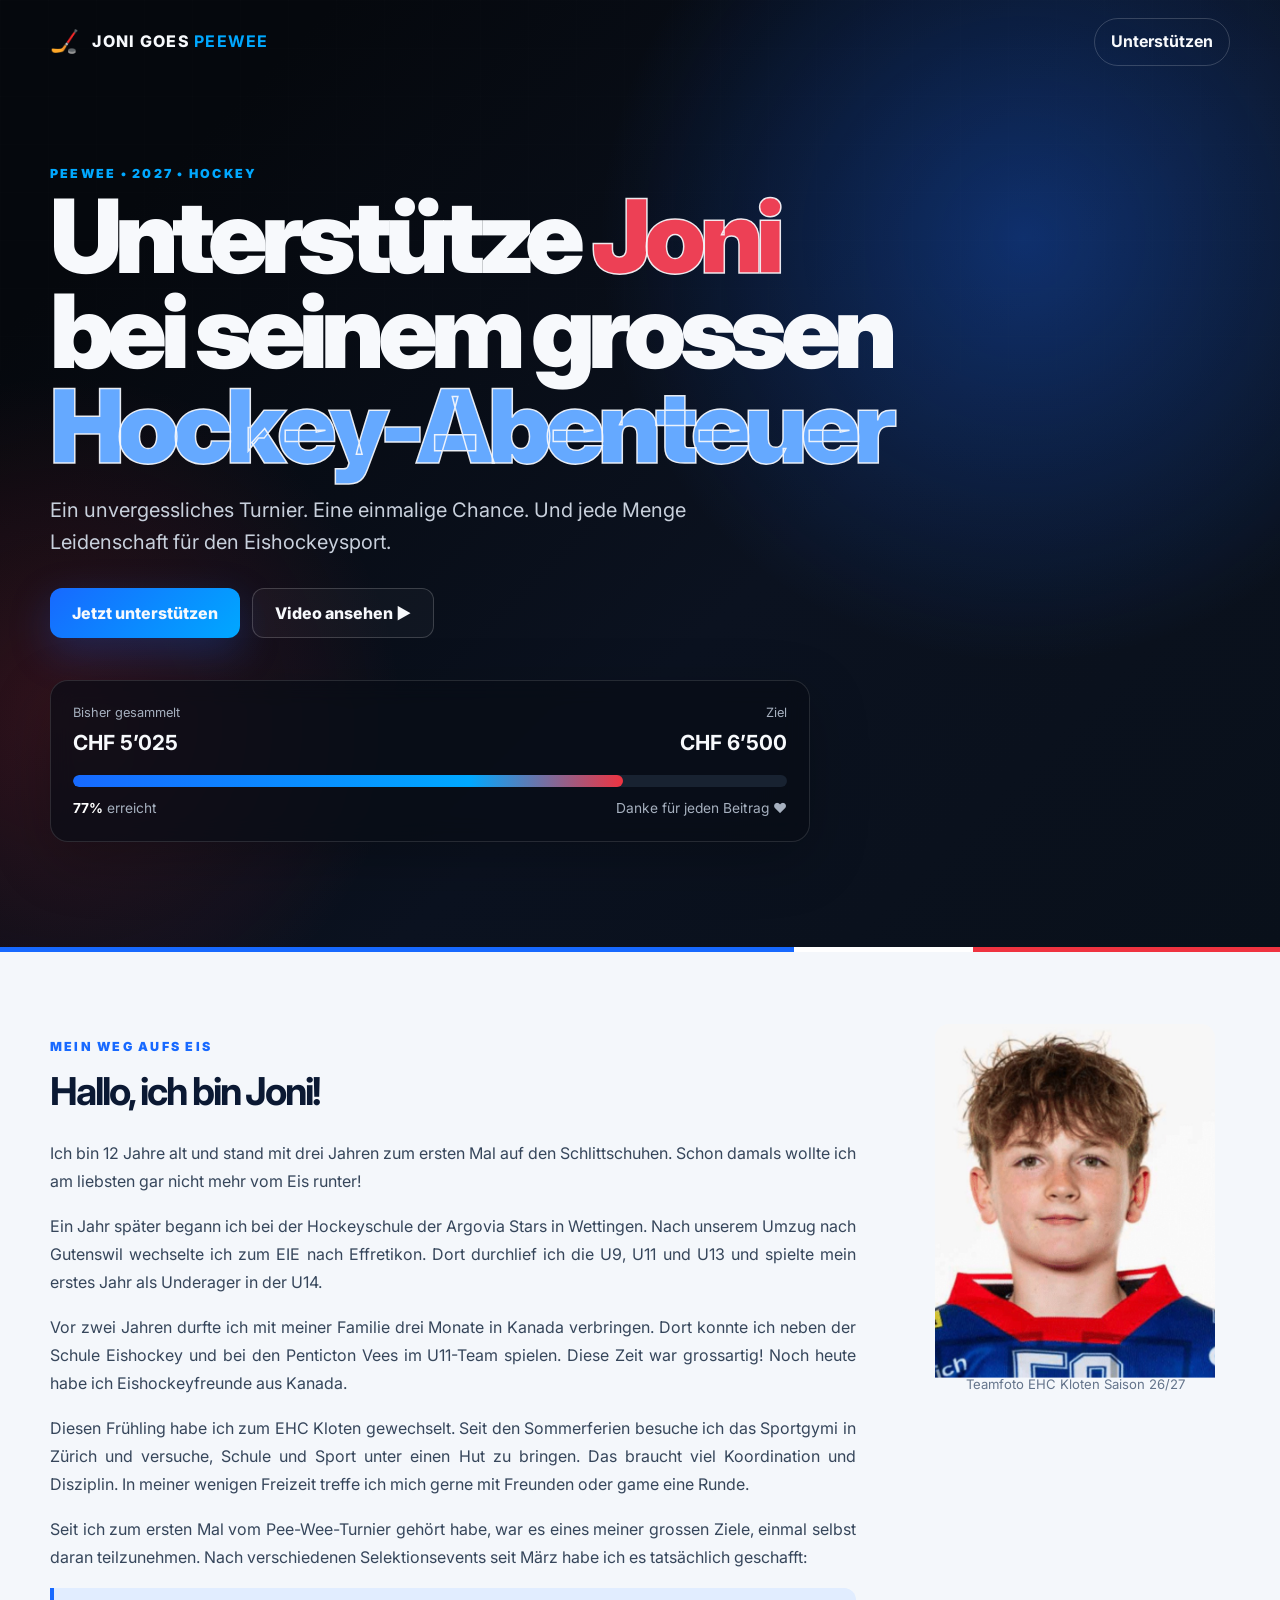
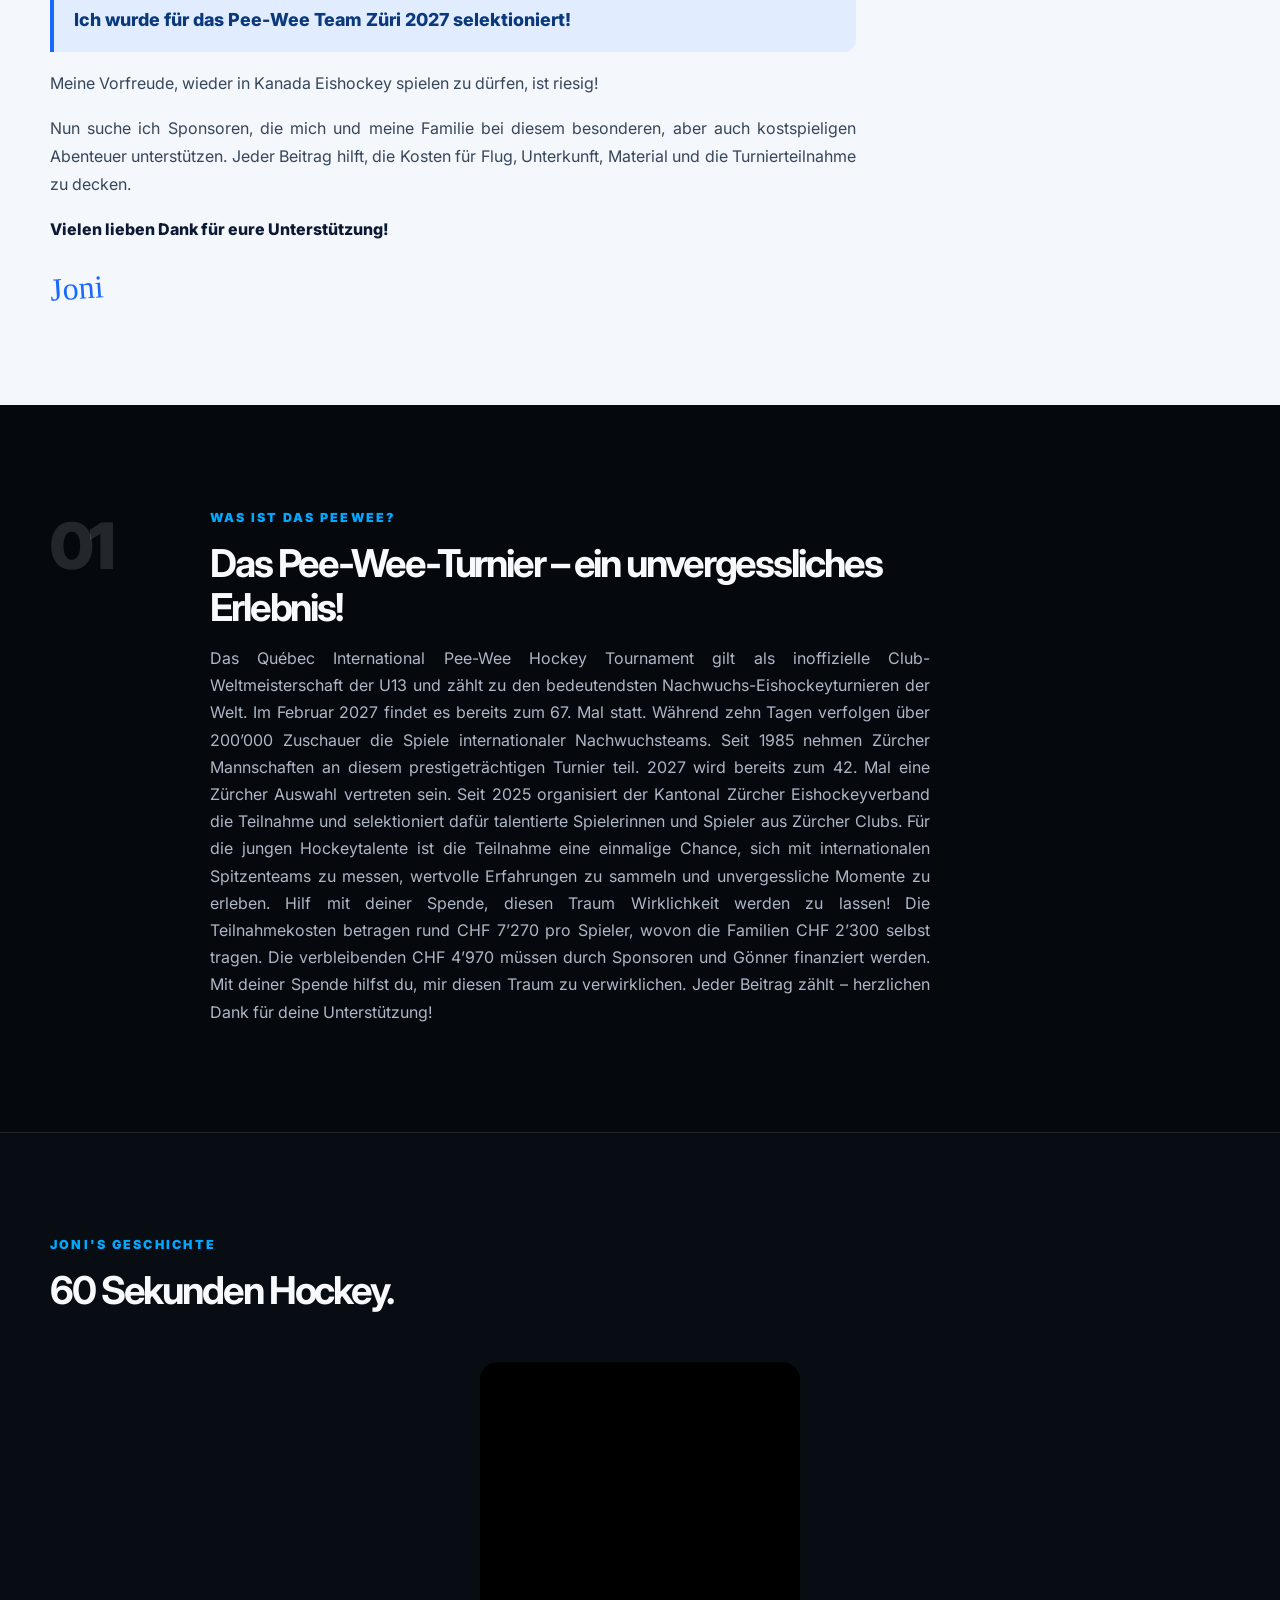
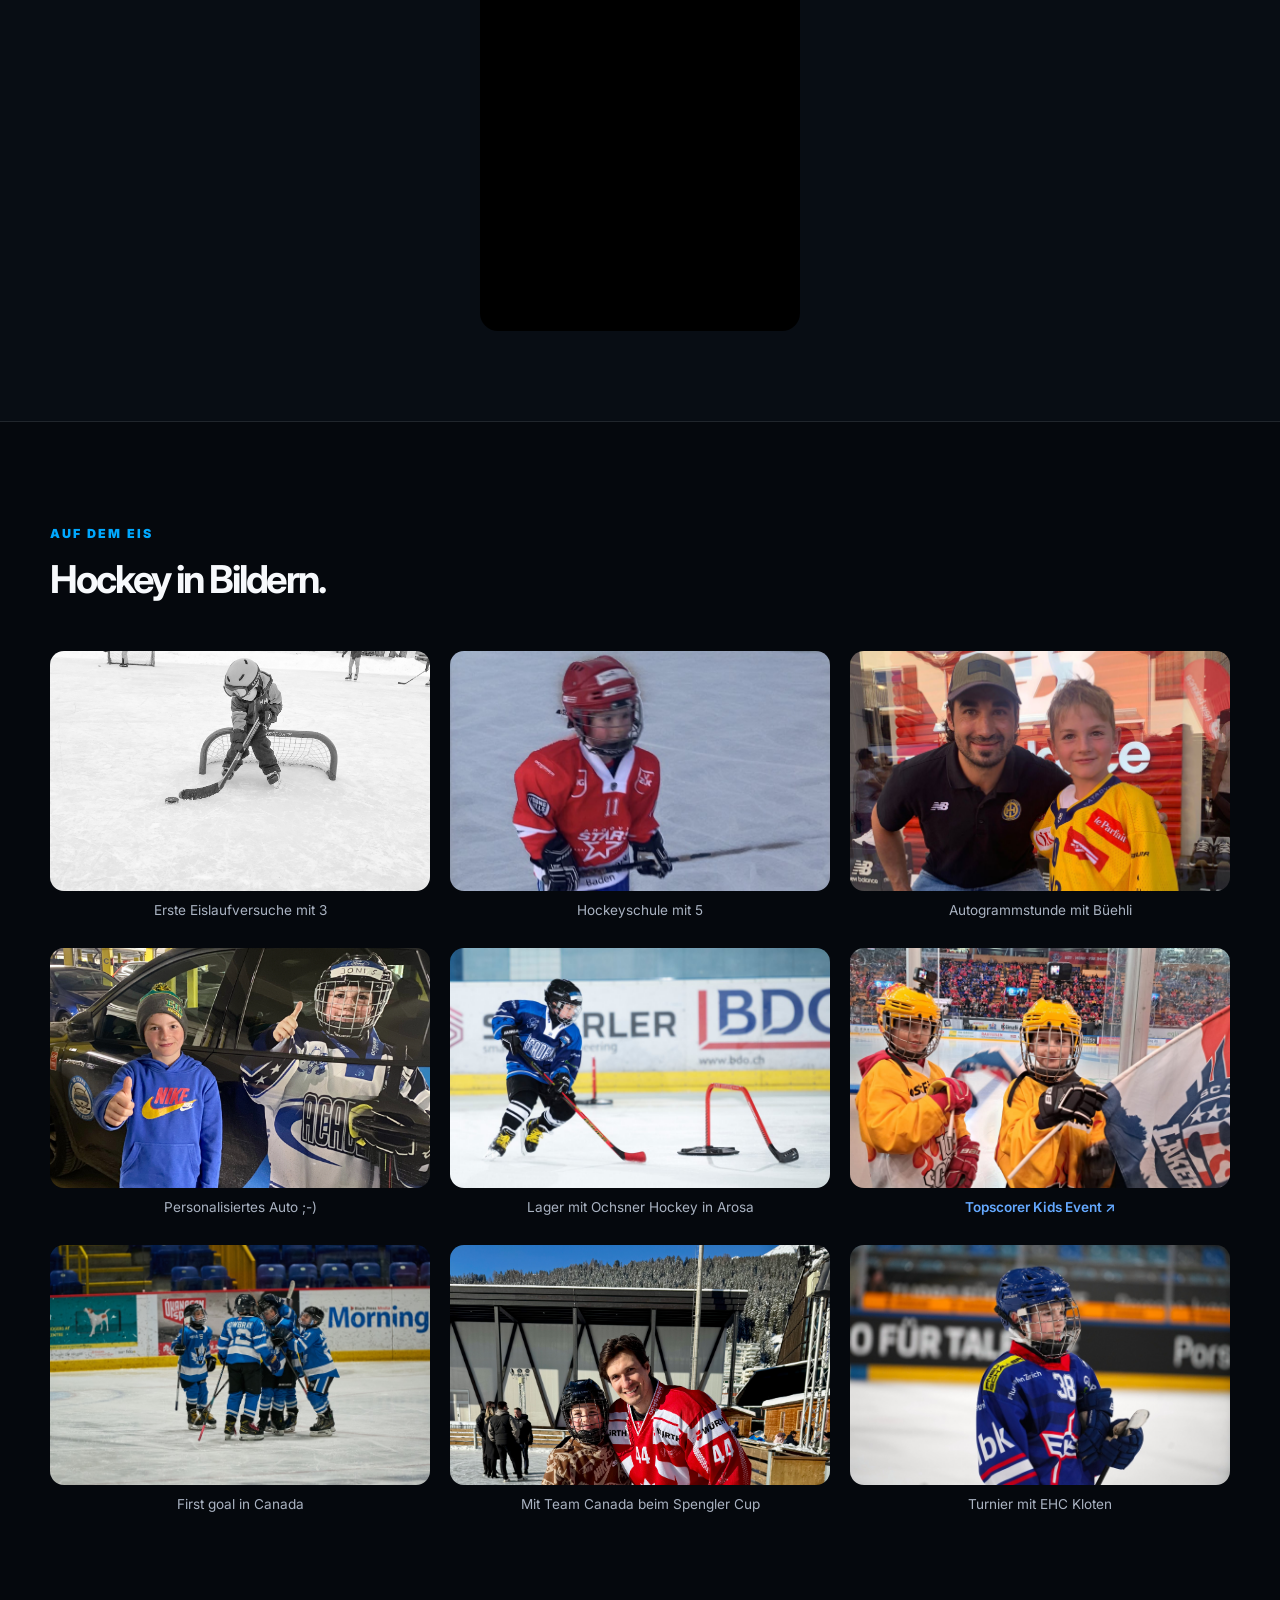
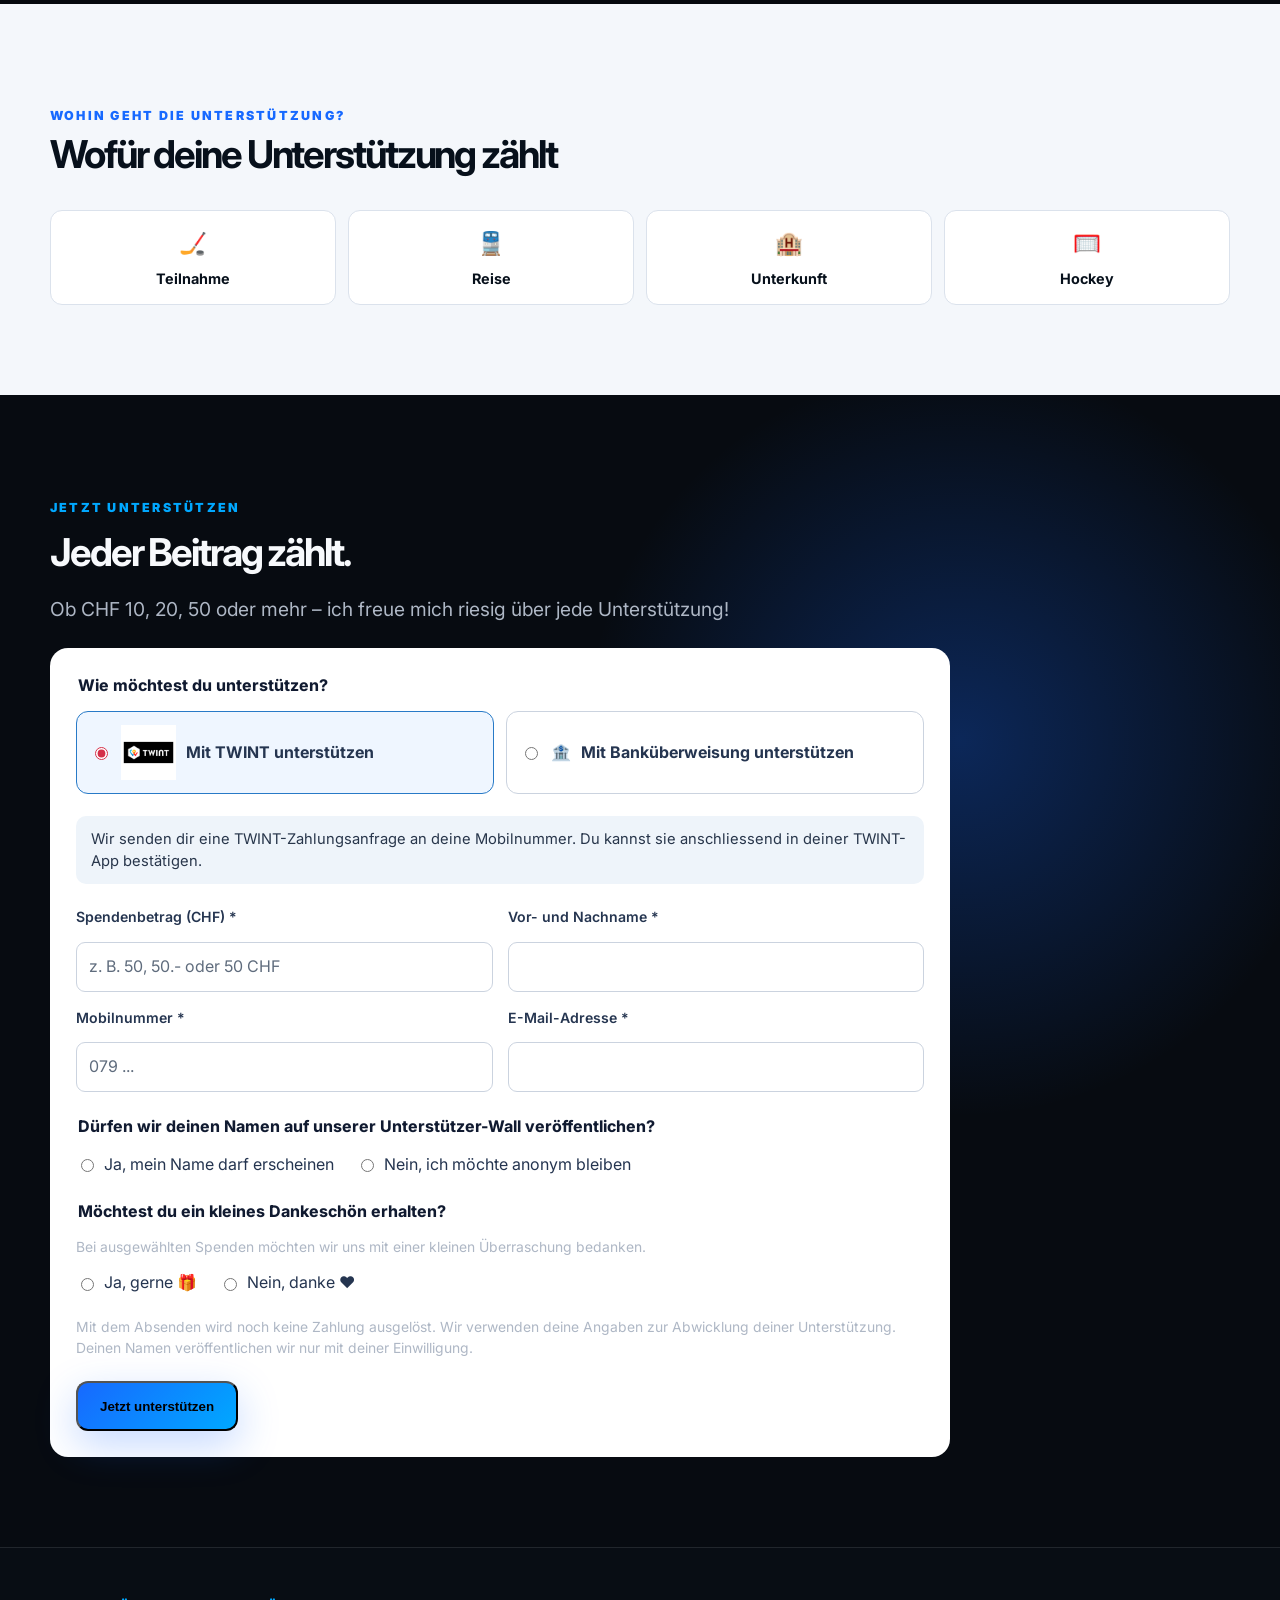
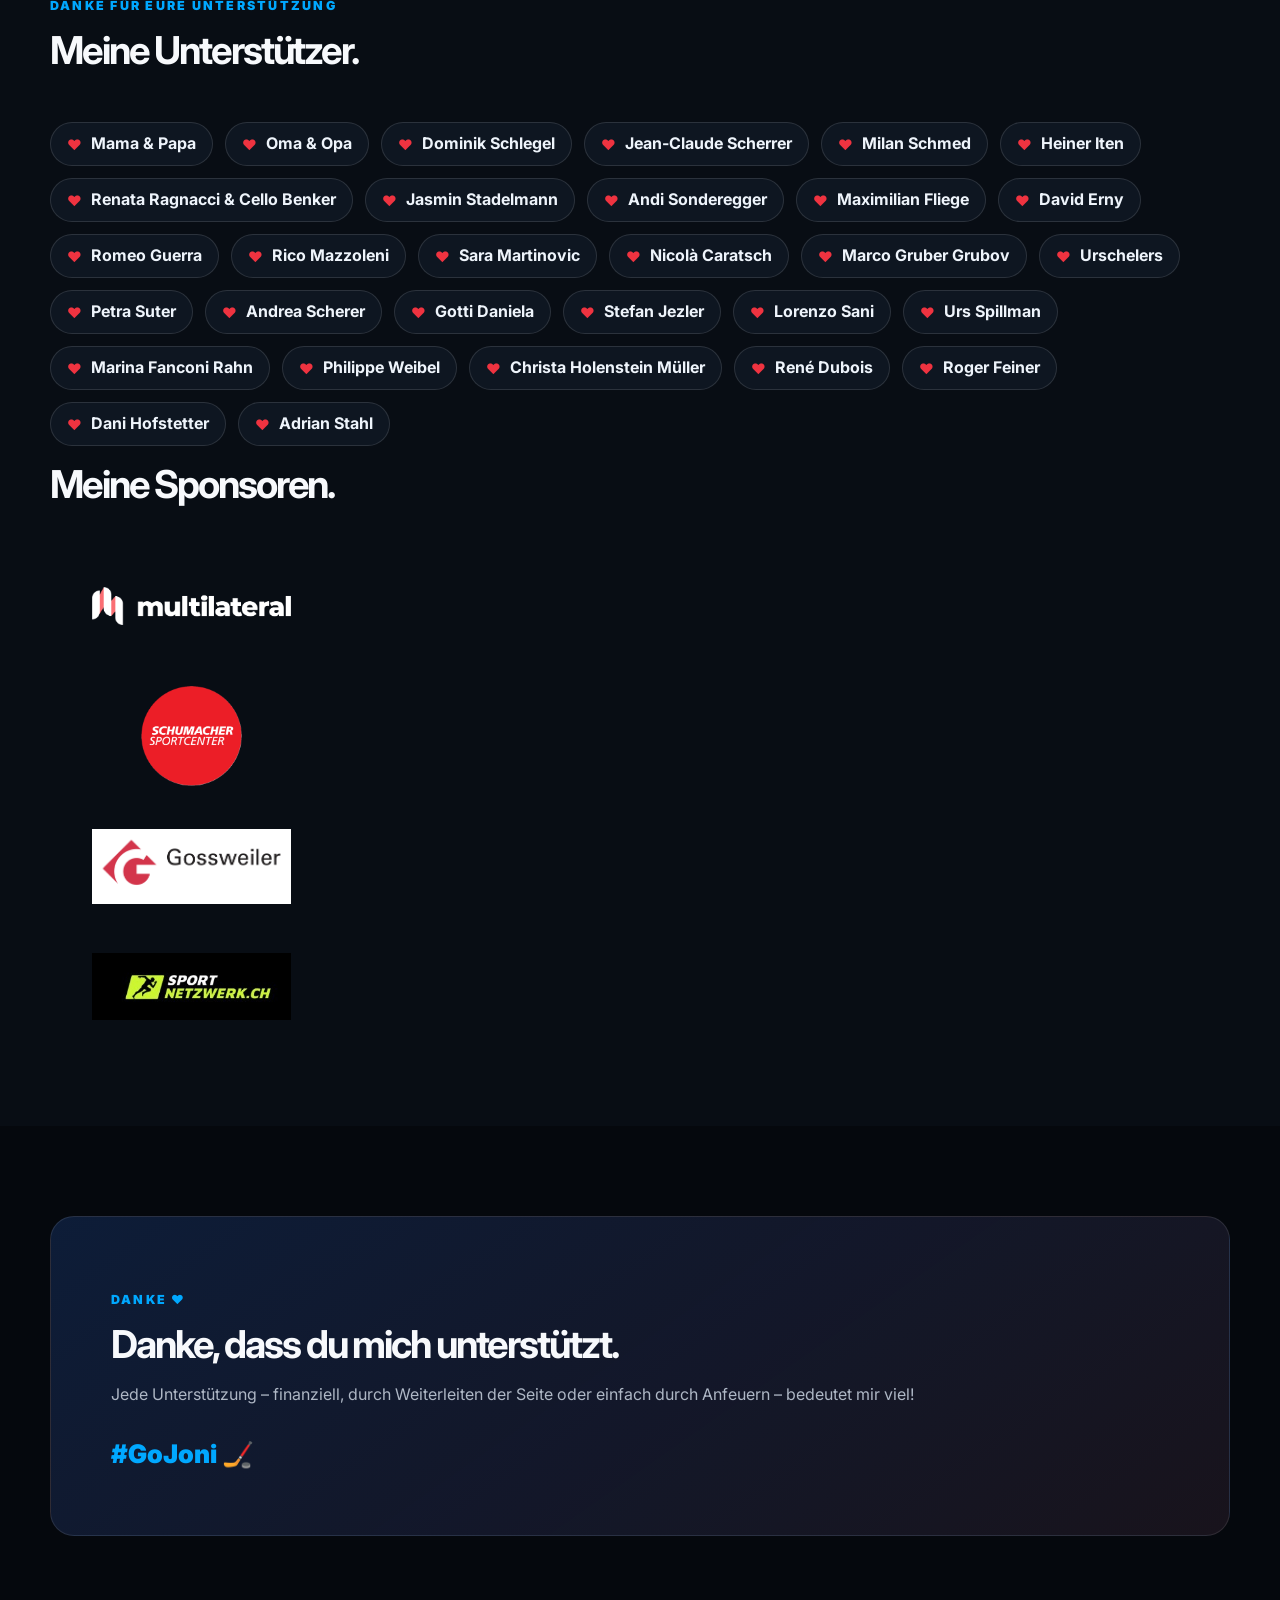
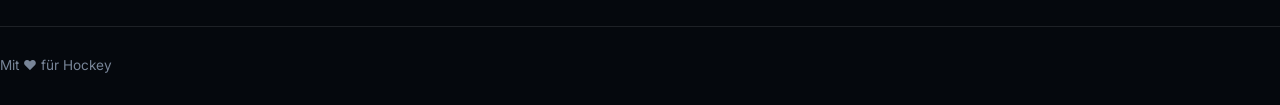
==== commit 210e0e1d: "Update index.html" ====
--- a/index.html
+++ b/index.html
@@ -323,6 +323,7 @@
           <span class="supporter-pill">Gotti Daniela</span>
           <span class="supporter-pill">Stefan Jezler</span>
           <span class="supporter-pill">Lorenzo Sani</span>
+          <span class="supporter-pill">Urs Spillman</span>
           <span class="supporter-pill">Marina Fanconi Rahn</span>
           <span class="supporter-pill">Philippe Weibel</span>
           <span class="supporter-pill">Christa Holenstein Müller</span>
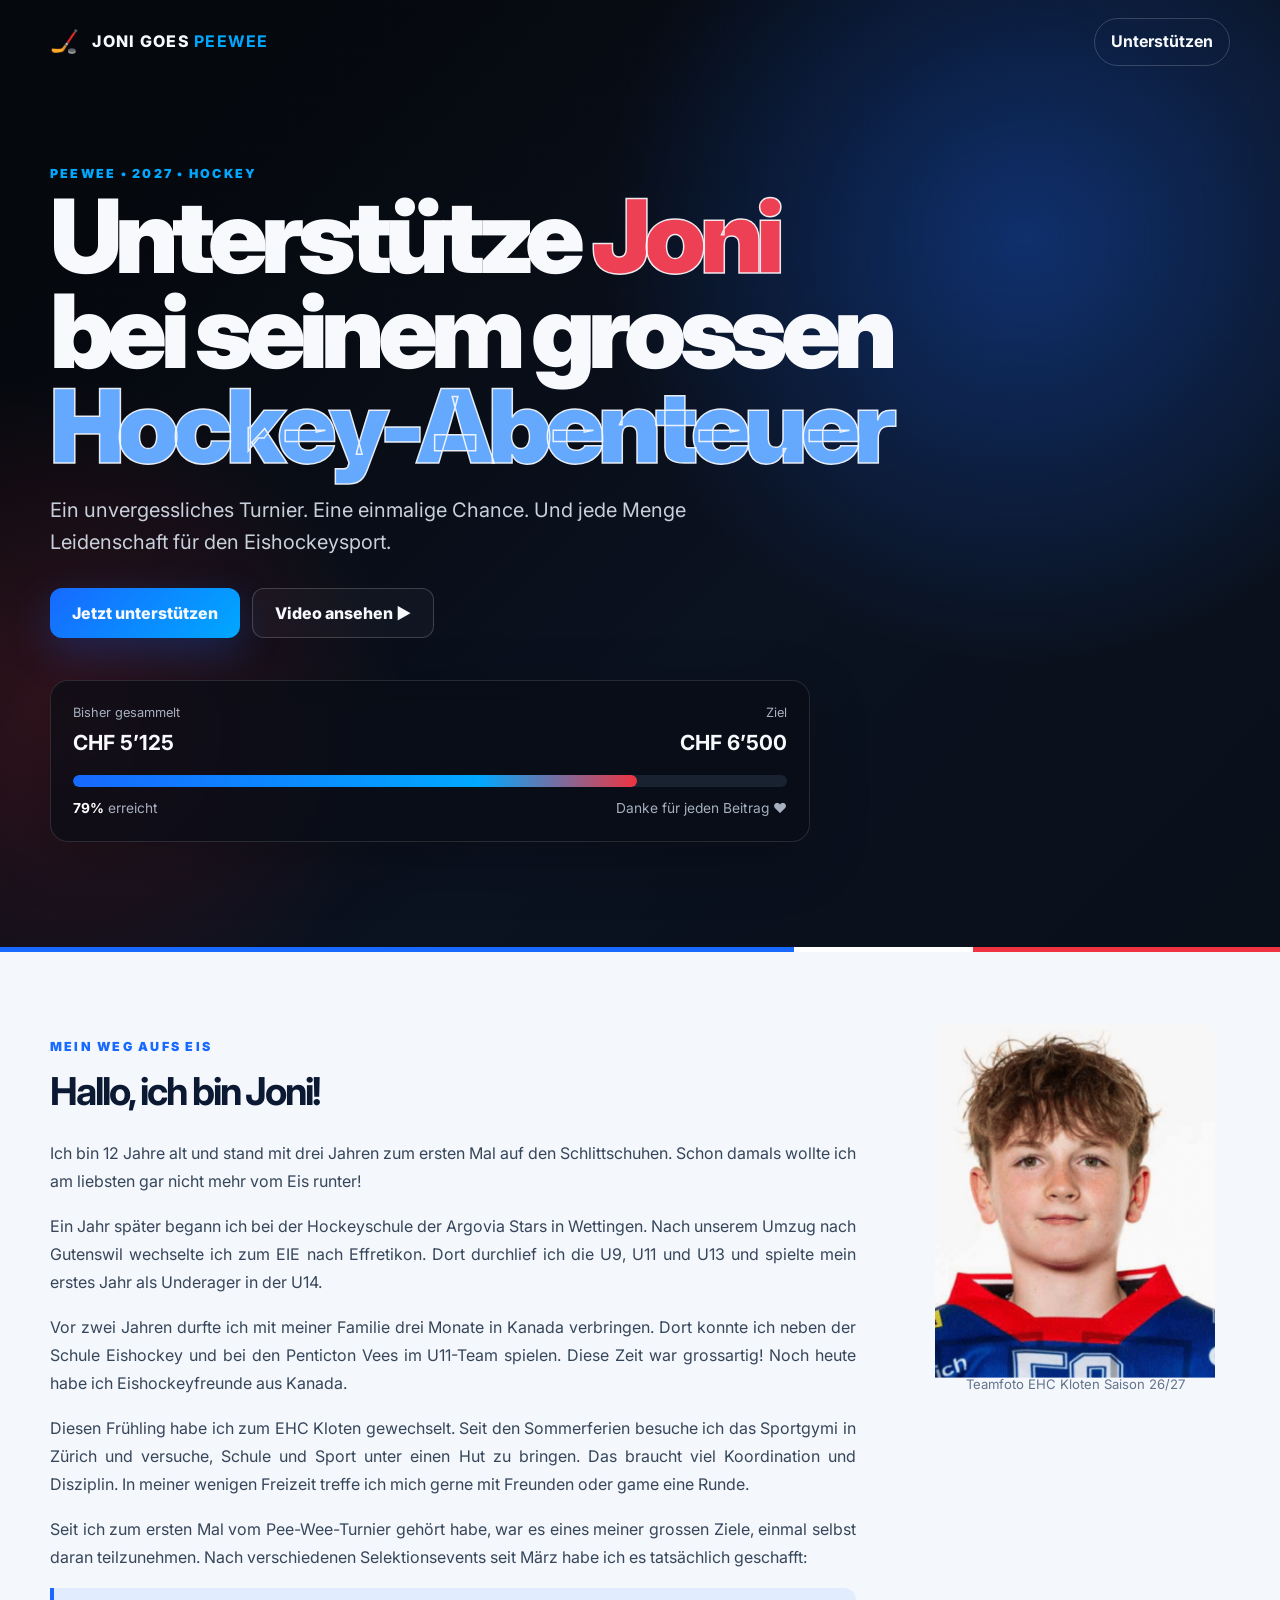
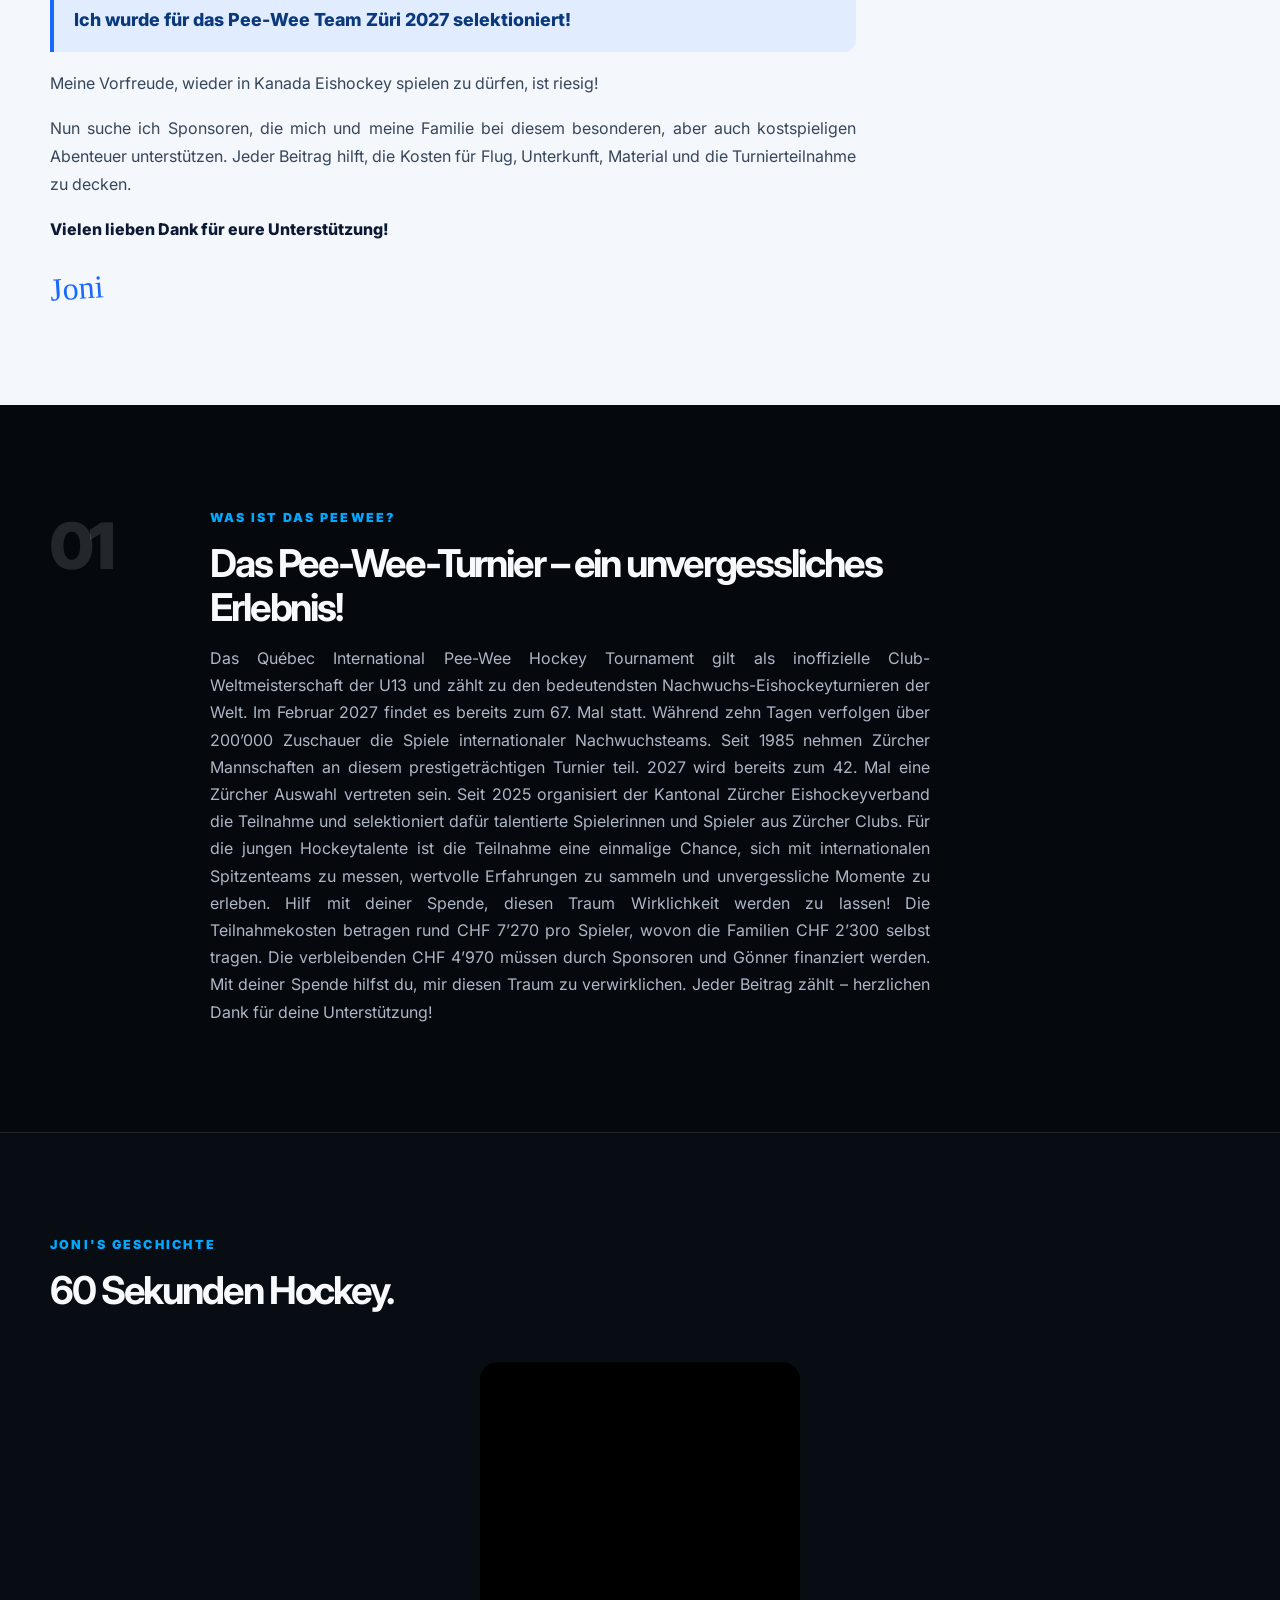
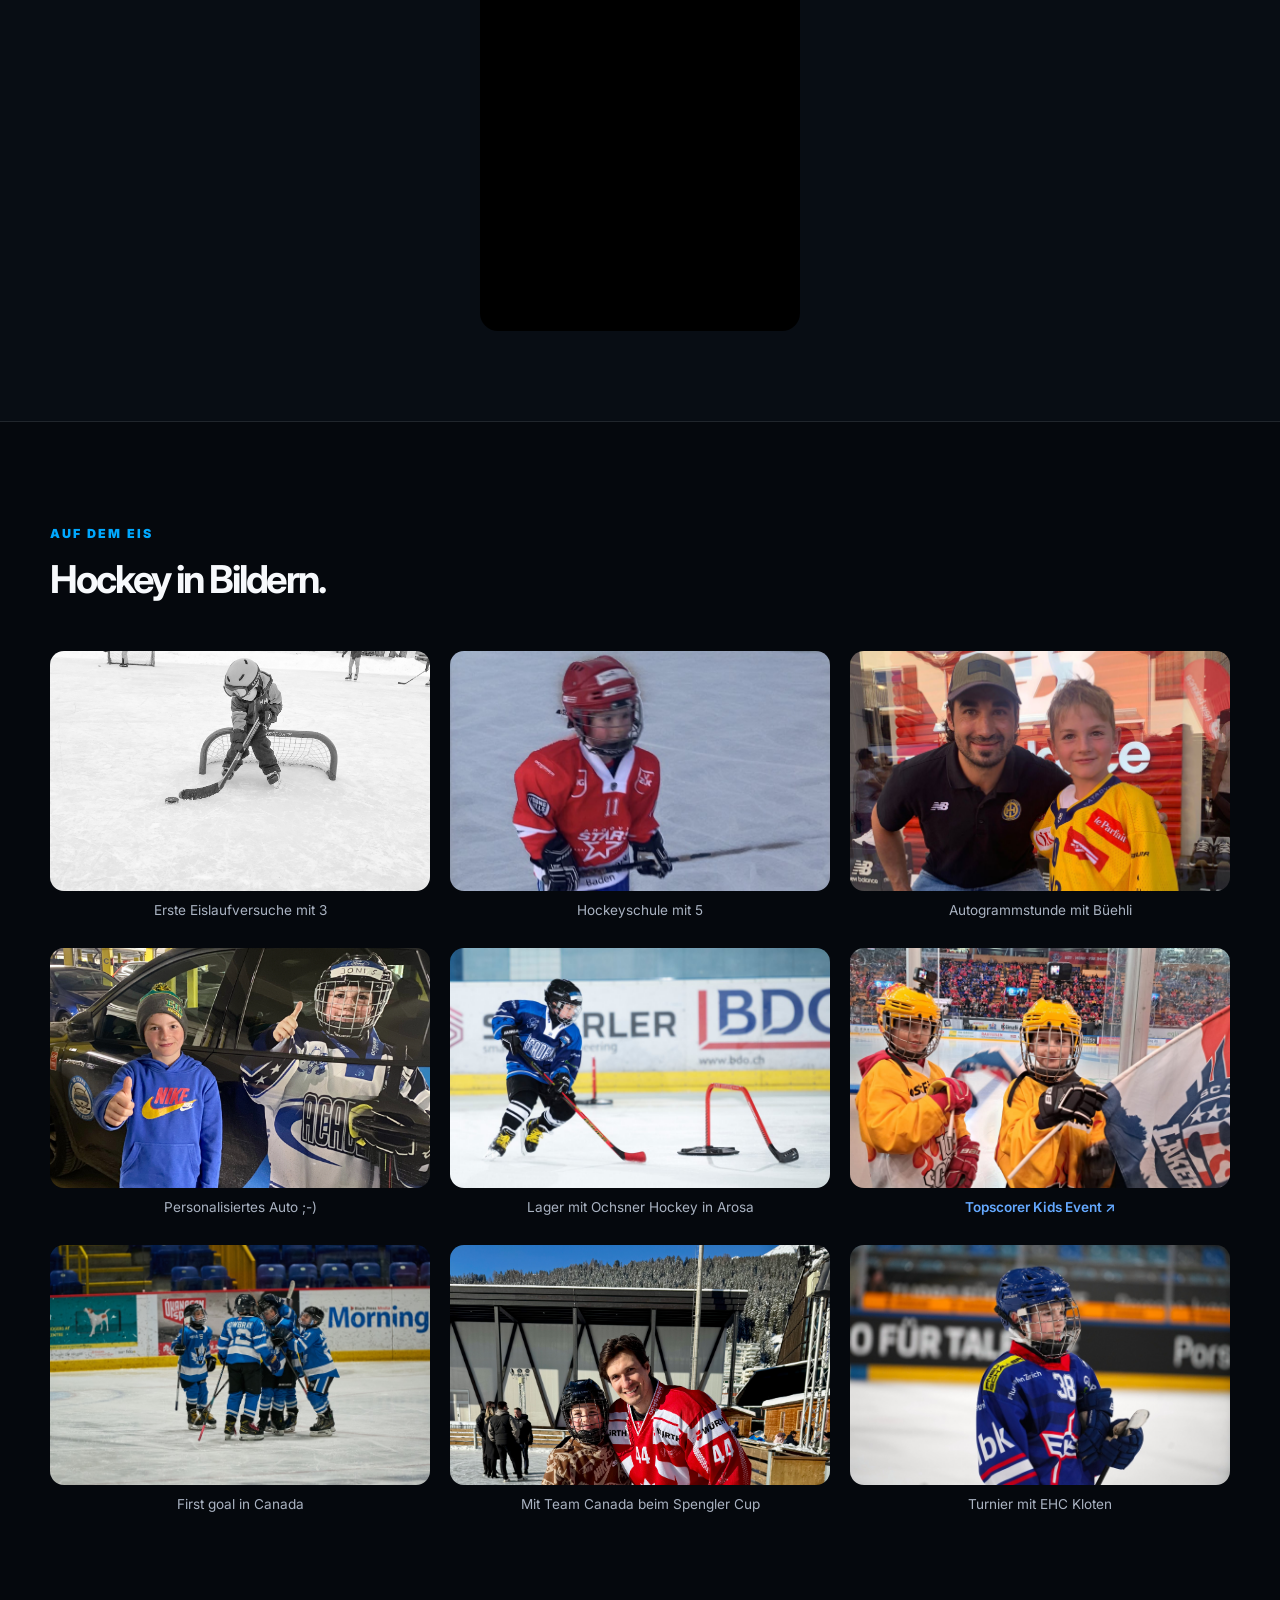
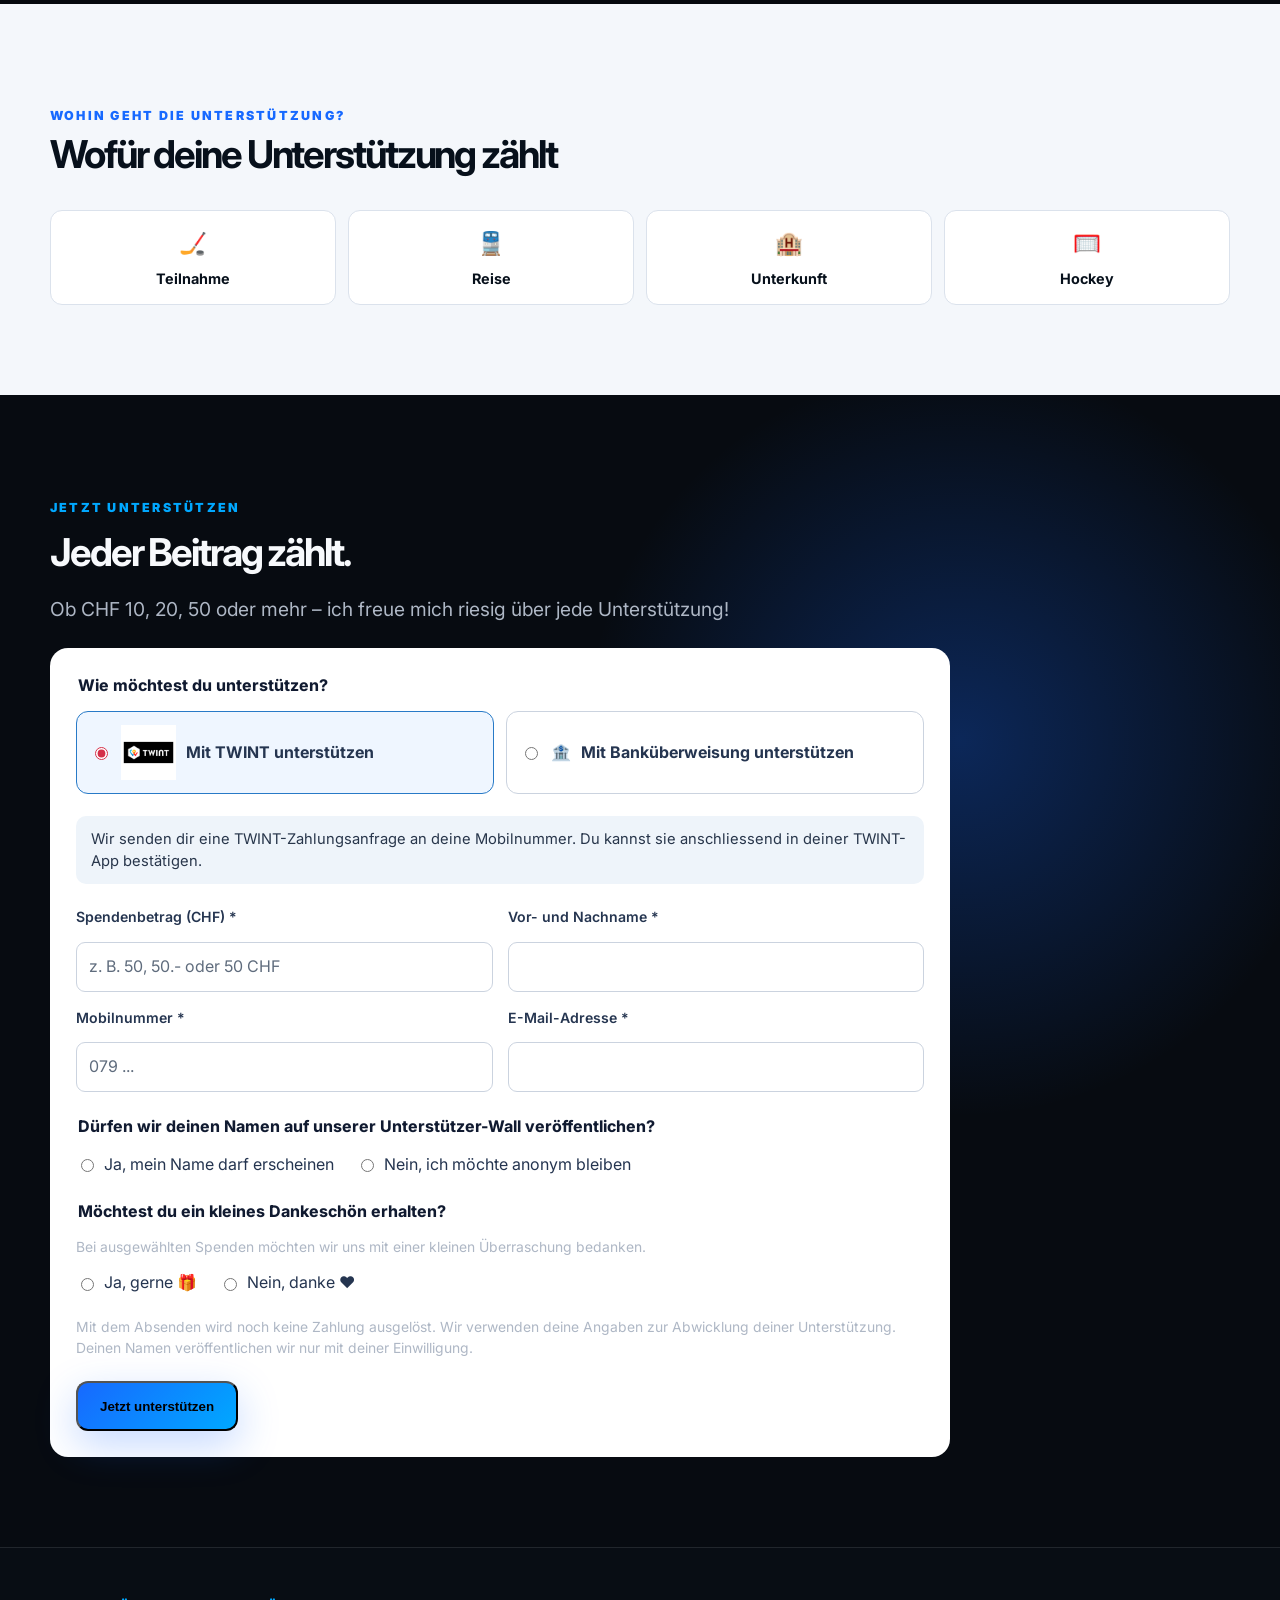
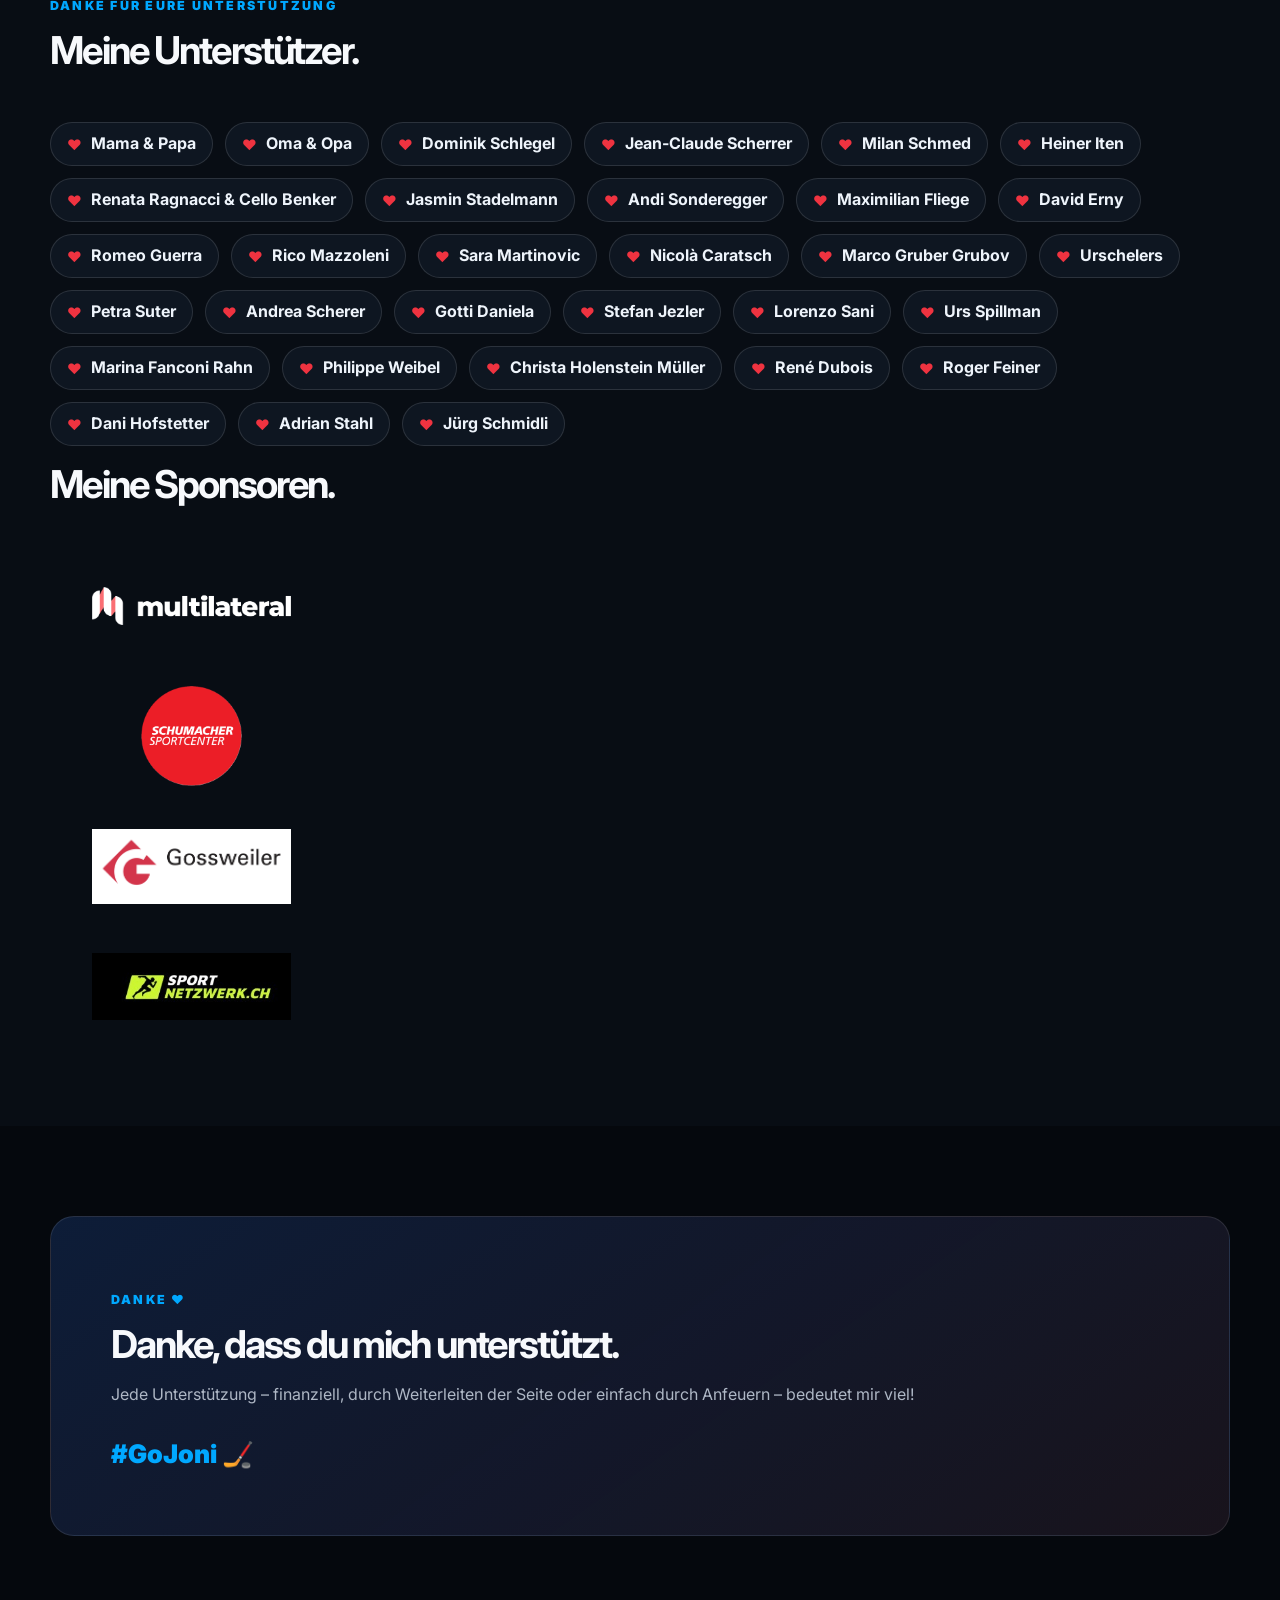
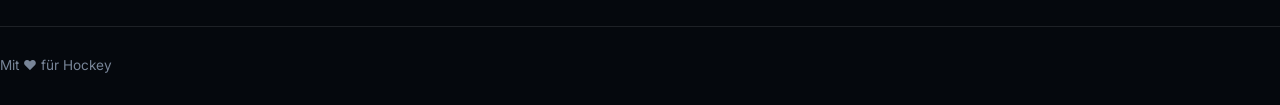
==== commit 94f45453: "Add supporter pill for Jürg Schmidli" ====
--- a/index.html
+++ b/index.html
@@ -331,6 +331,7 @@
           <span class="supporter-pill">Roger Feiner</span>
           <span class="supporter-pill">Dani Hofstetter</span>
           <span class="supporter-pill">Adrian Stahl</span>
+          <span class="supporter-pill">Jürg Schmidli</span>
         </div>
 
         <div class="section-heading">
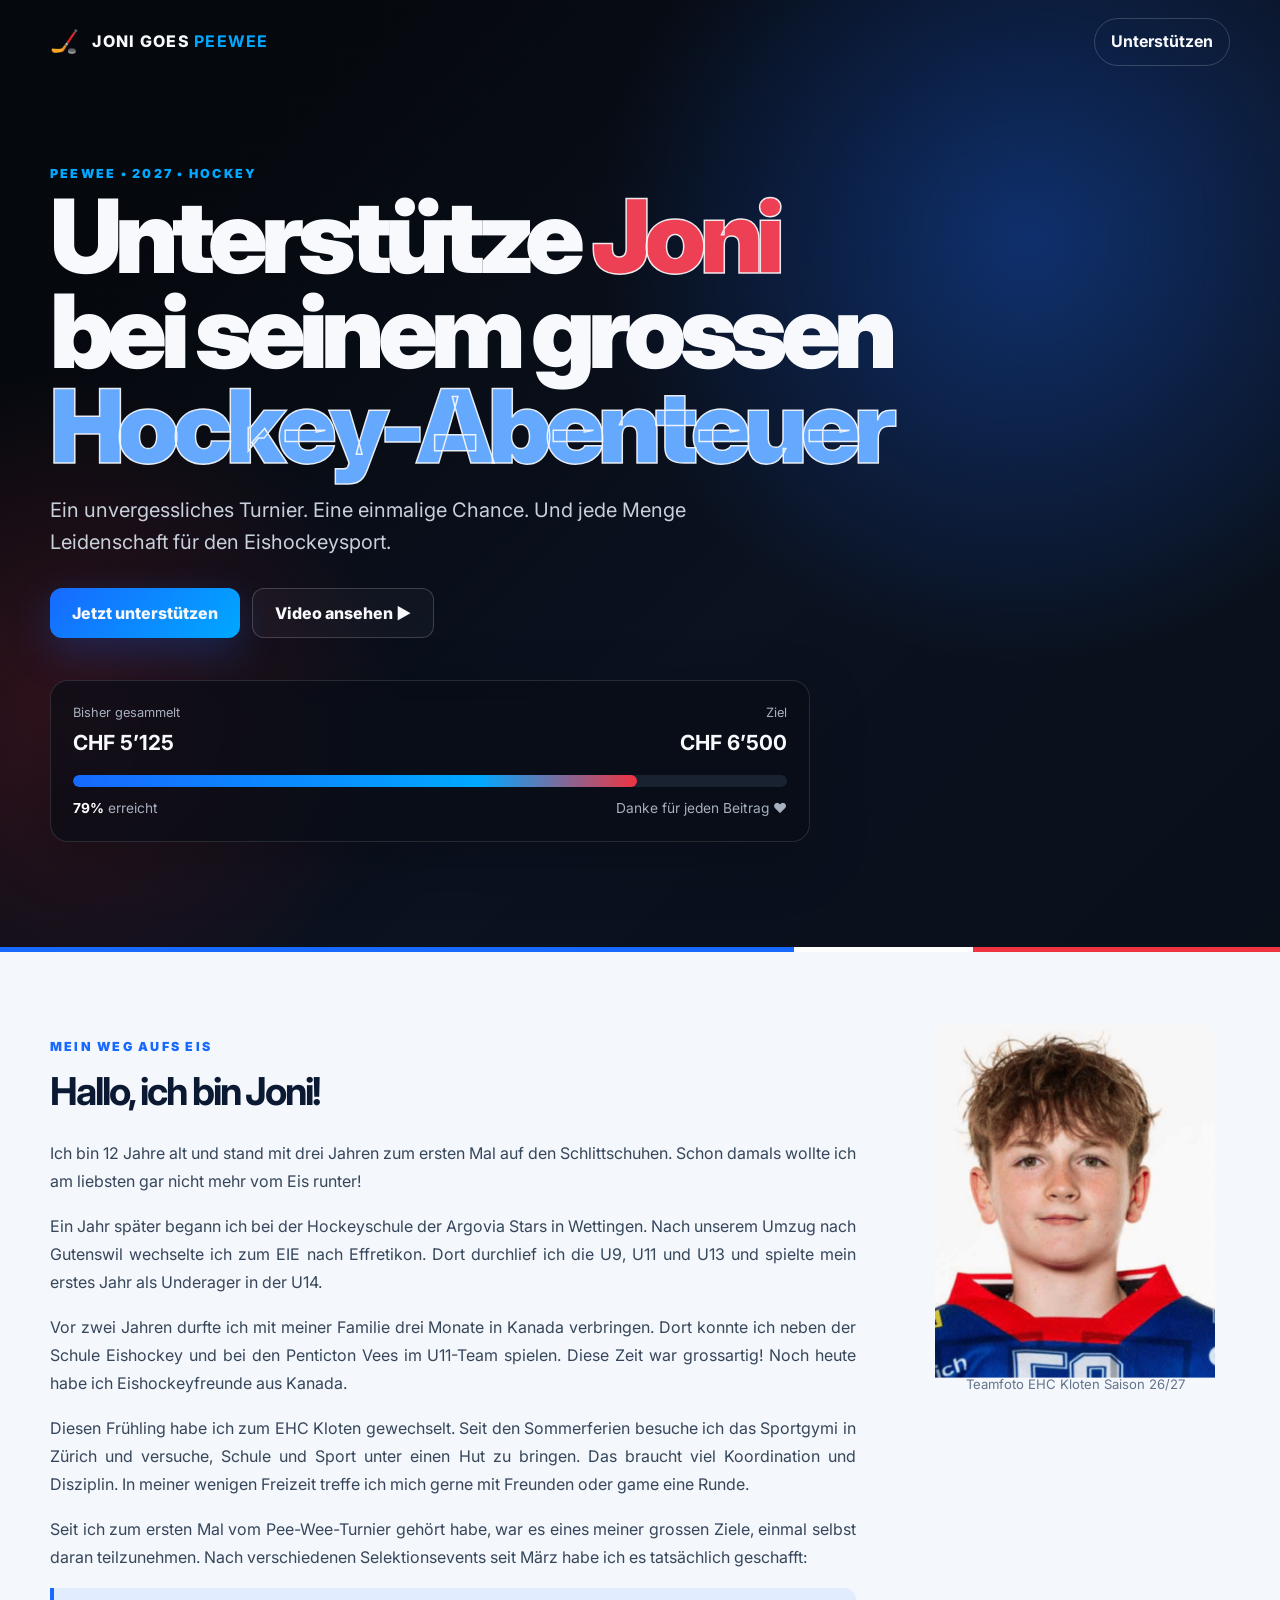
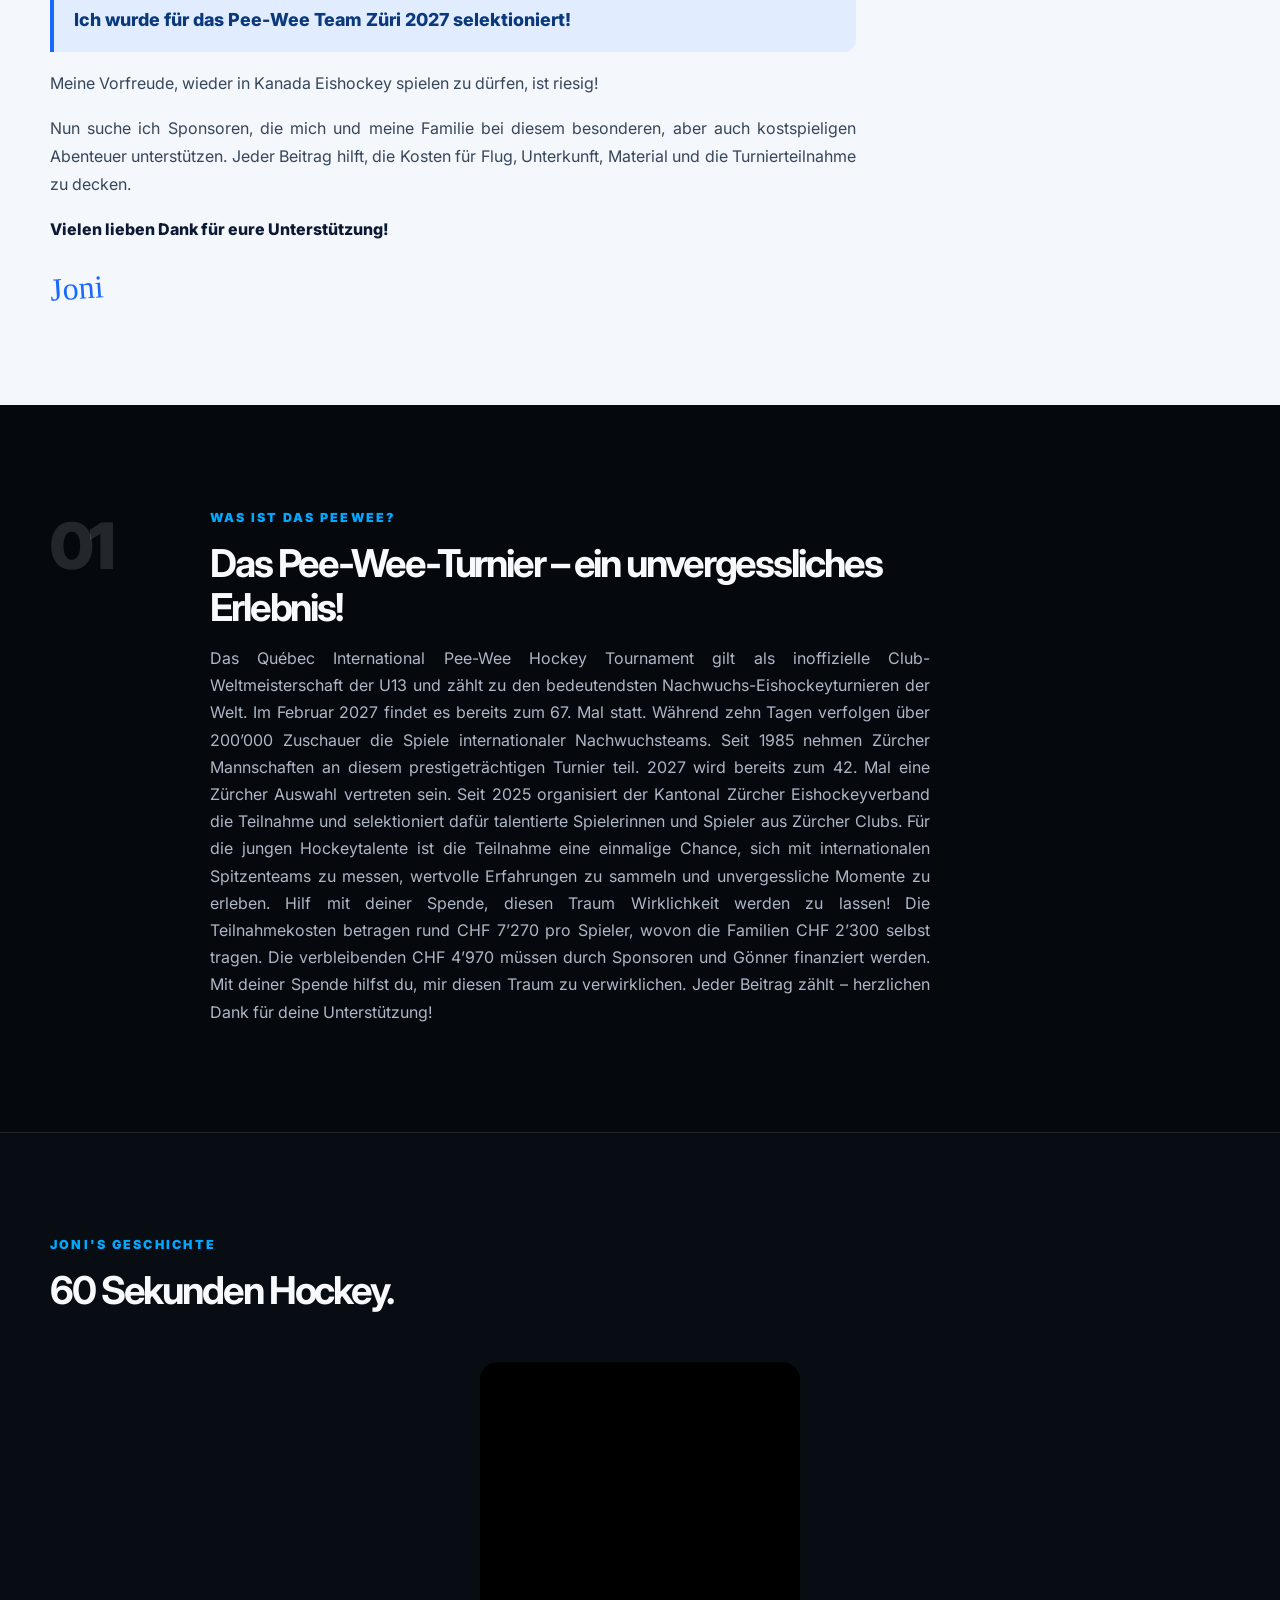
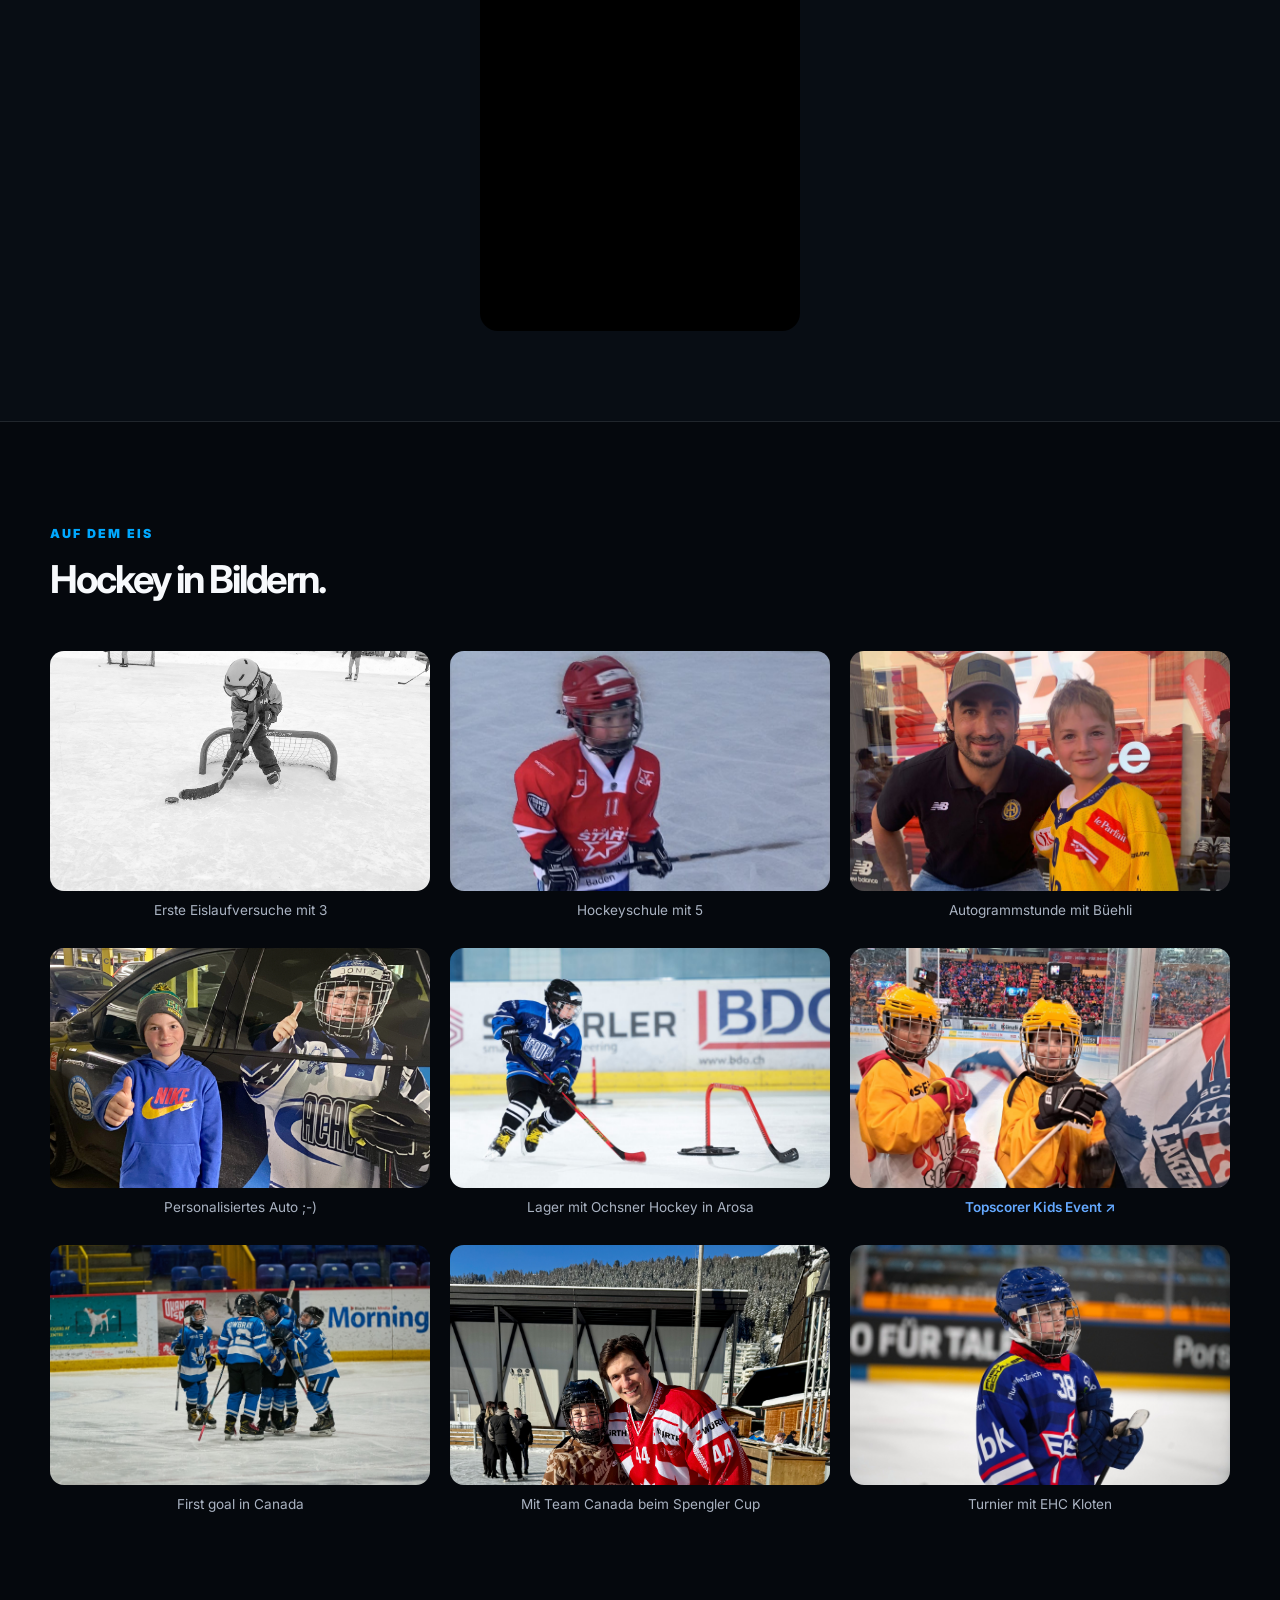
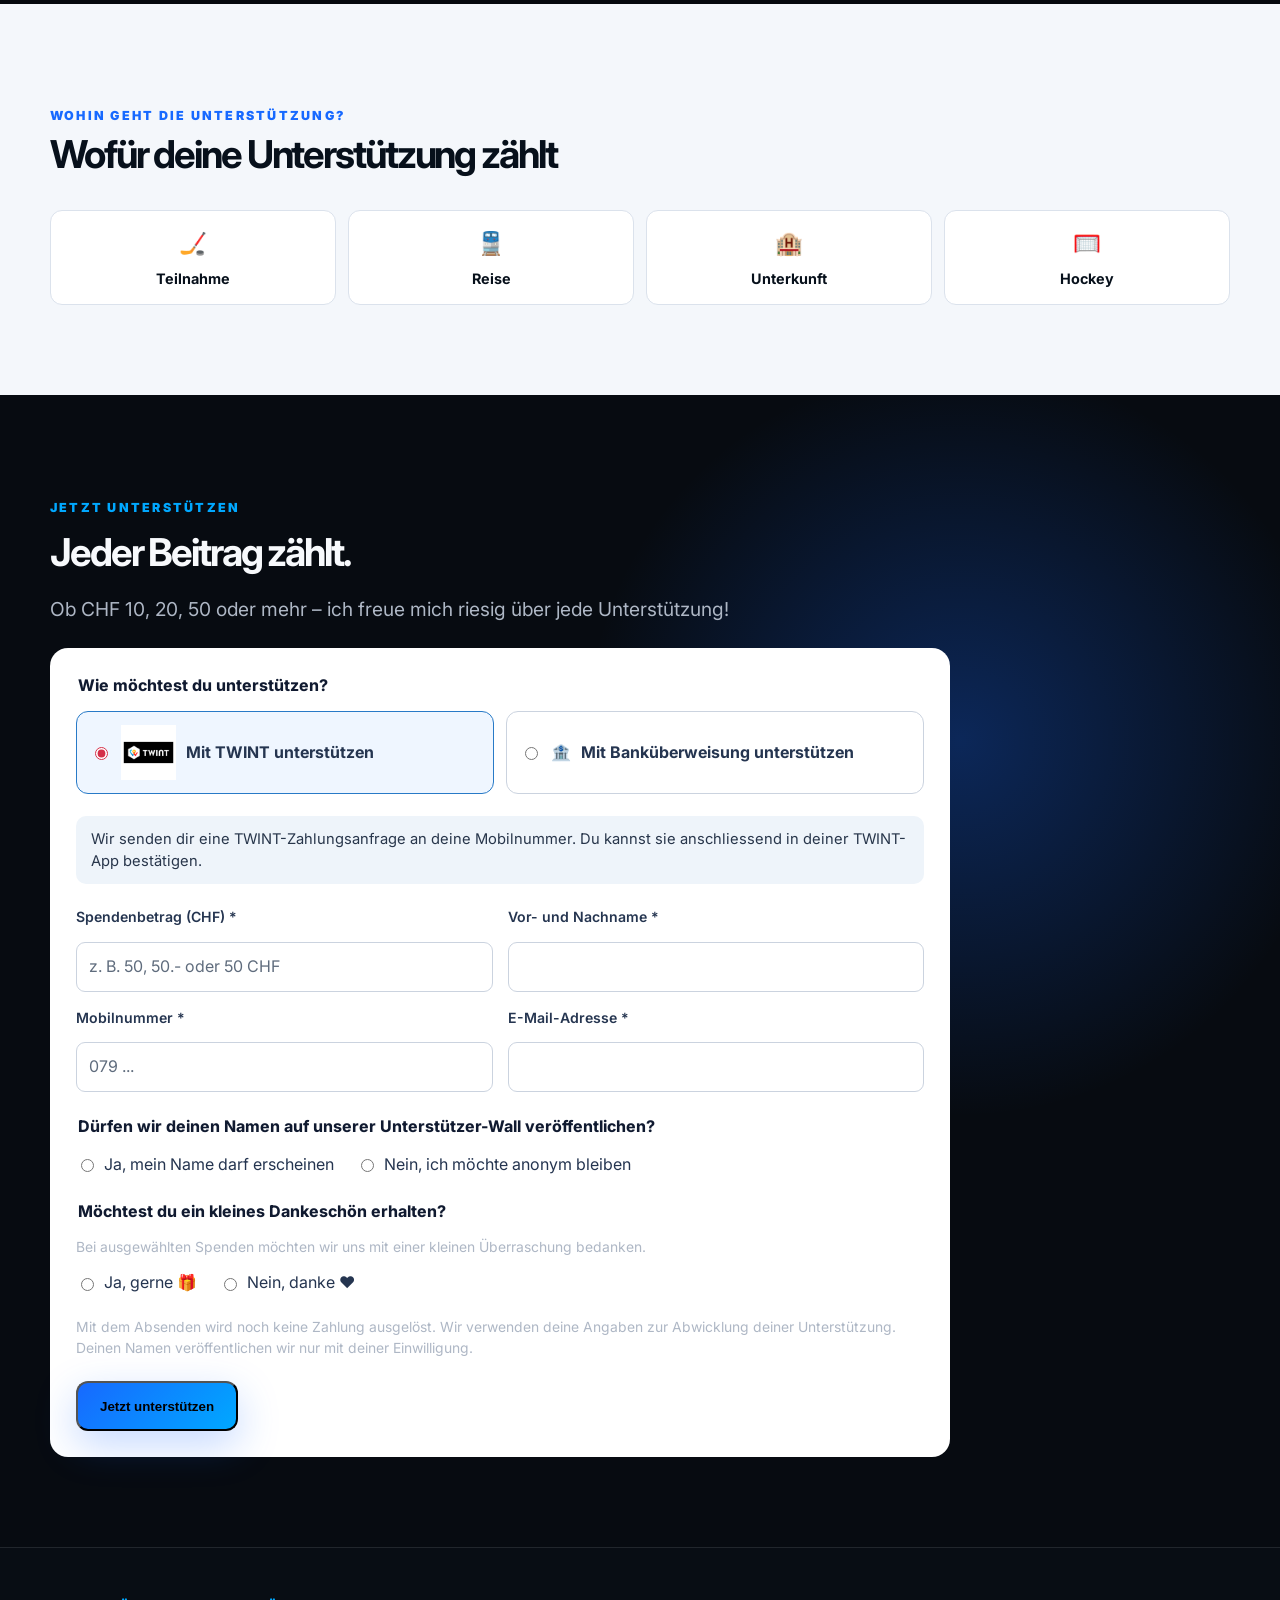
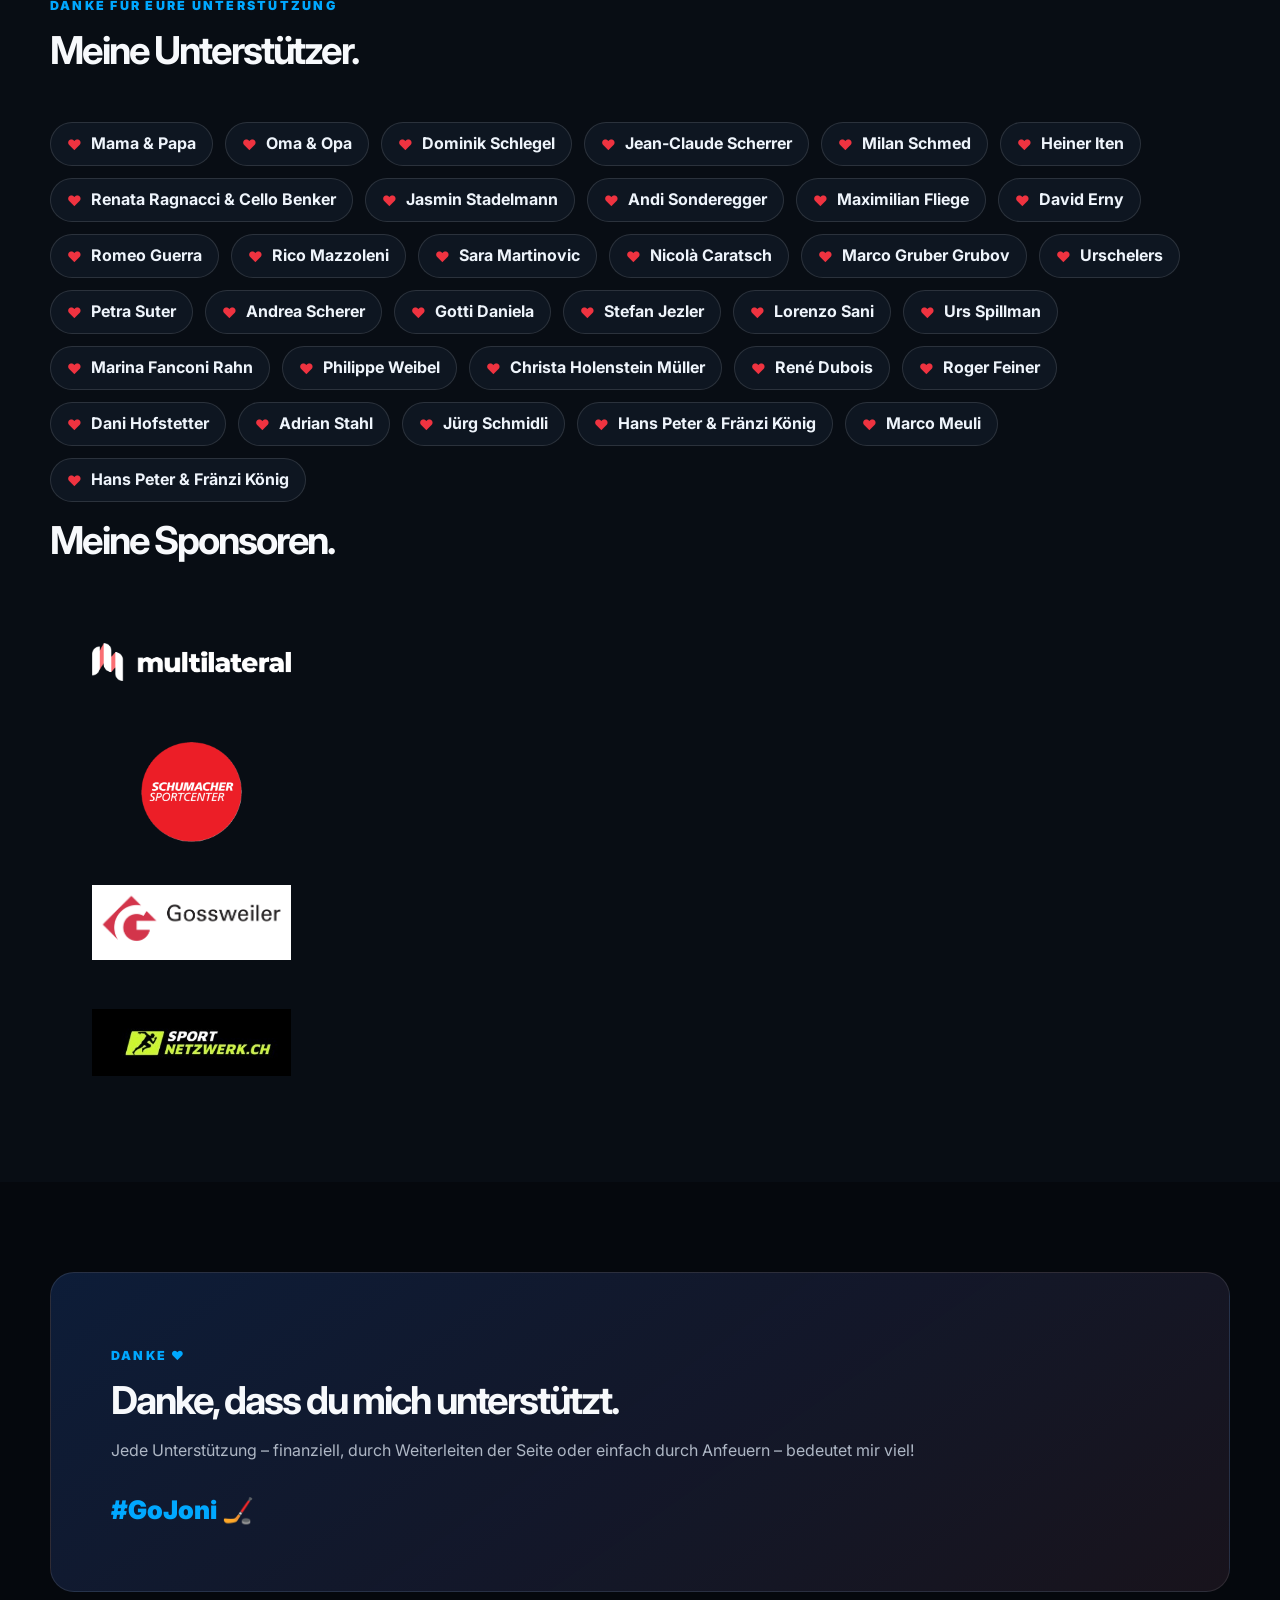
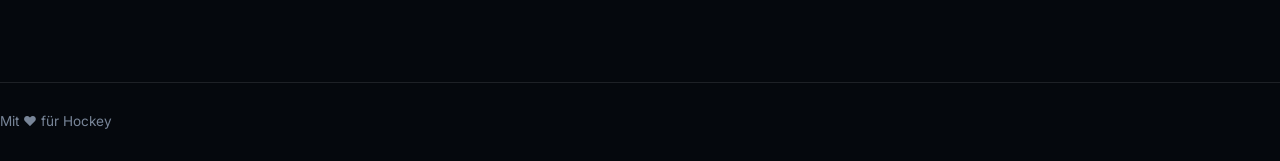
==== commit 7f6cb1cf: "Update index.html" ====
--- a/index.html
+++ b/index.html
@@ -332,6 +332,9 @@
           <span class="supporter-pill">Dani Hofstetter</span>
           <span class="supporter-pill">Adrian Stahl</span>
           <span class="supporter-pill">Jürg Schmidli</span>
+          <span class="supporter-pill">Hans Peter & Fränzi König</span>
+          <span class="supporter-pill">Marco Meuli</span>
+          <span class="supporter-pill">Hans Peter & Fränzi König</span>
         </div>
 
         <div class="section-heading">
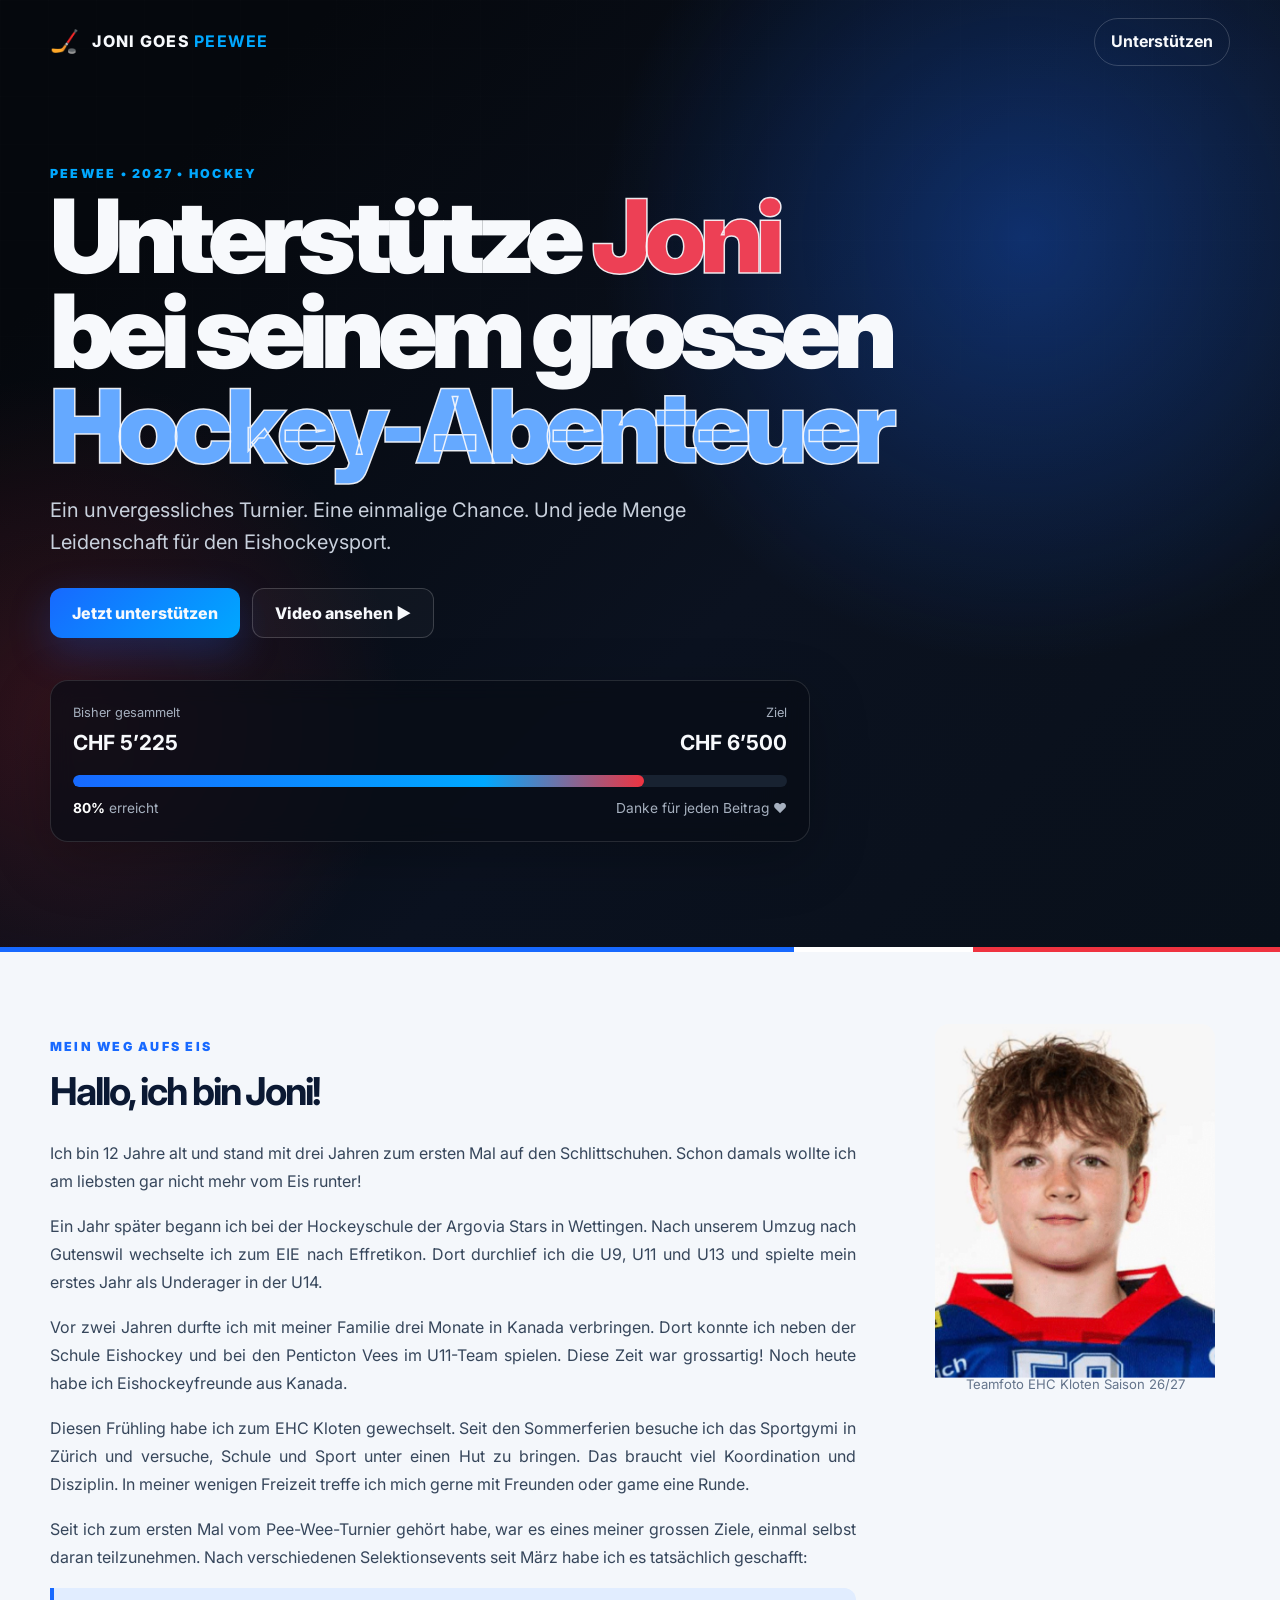
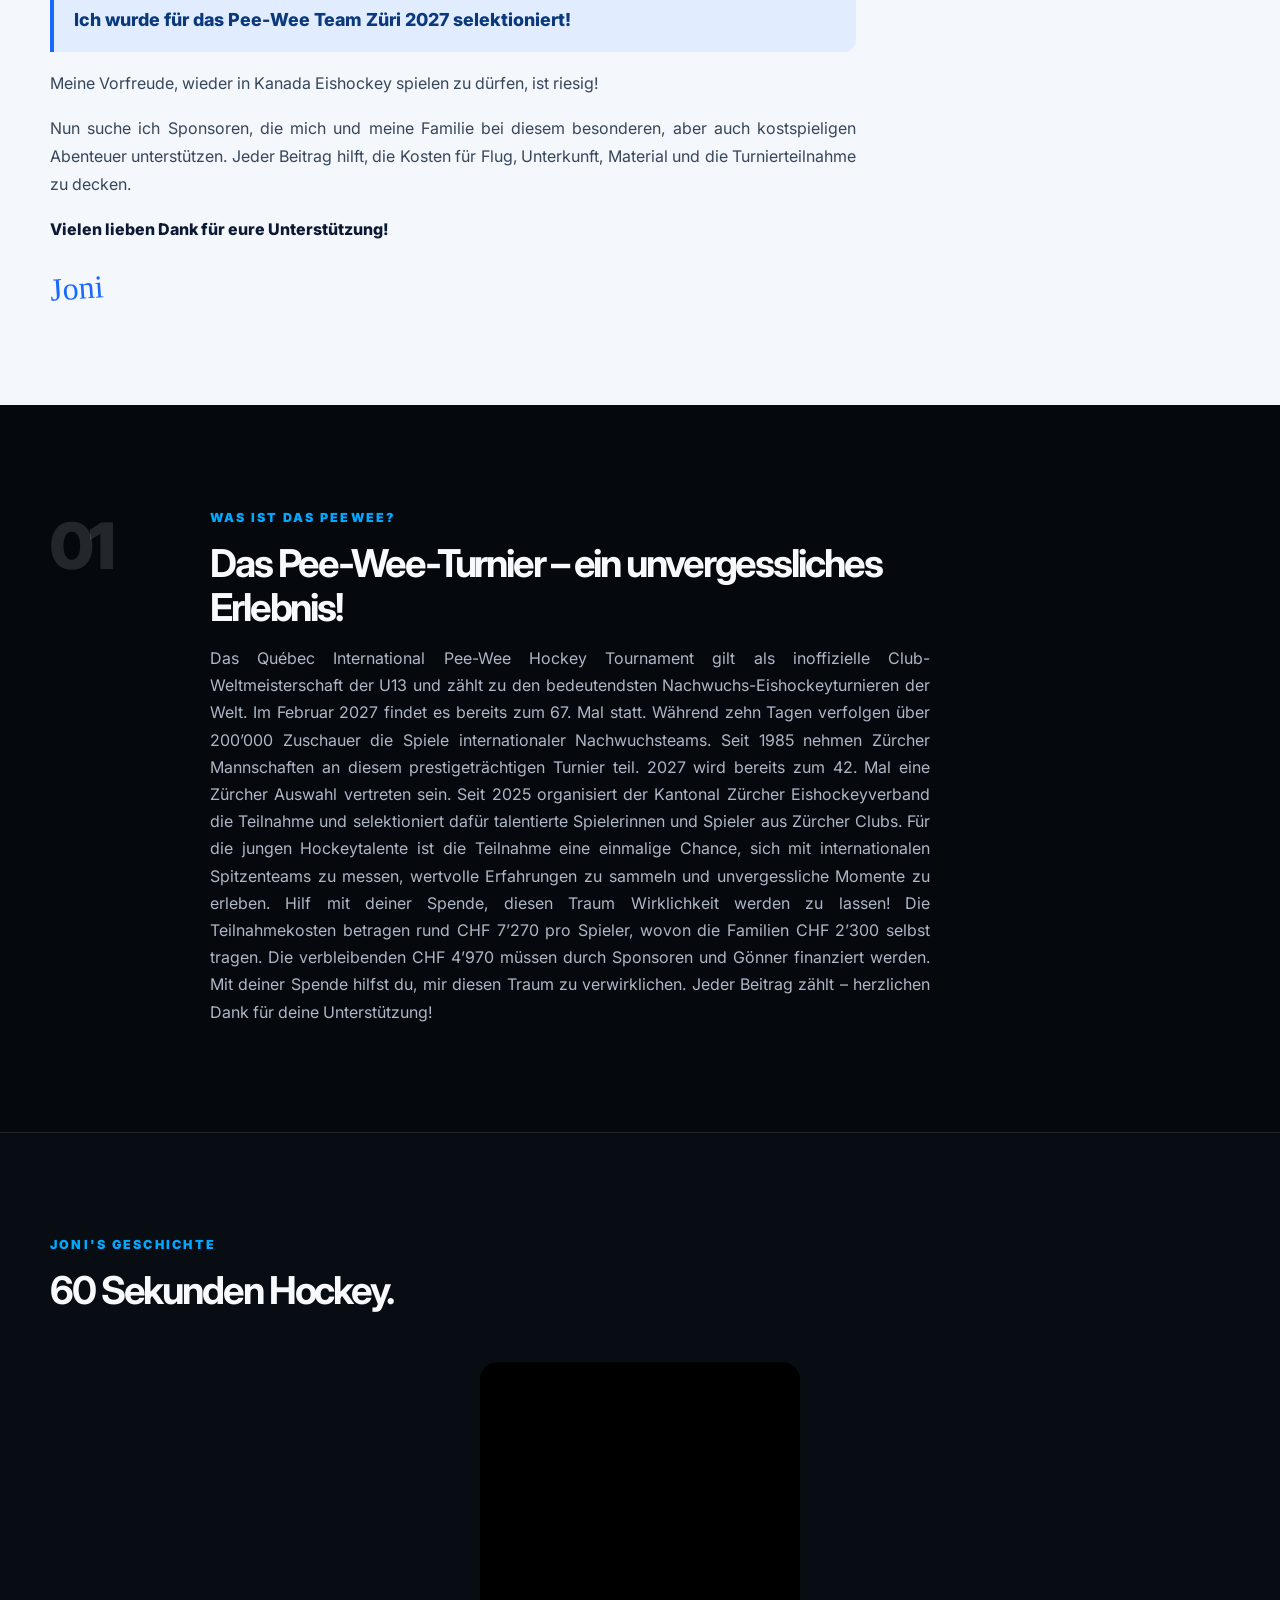
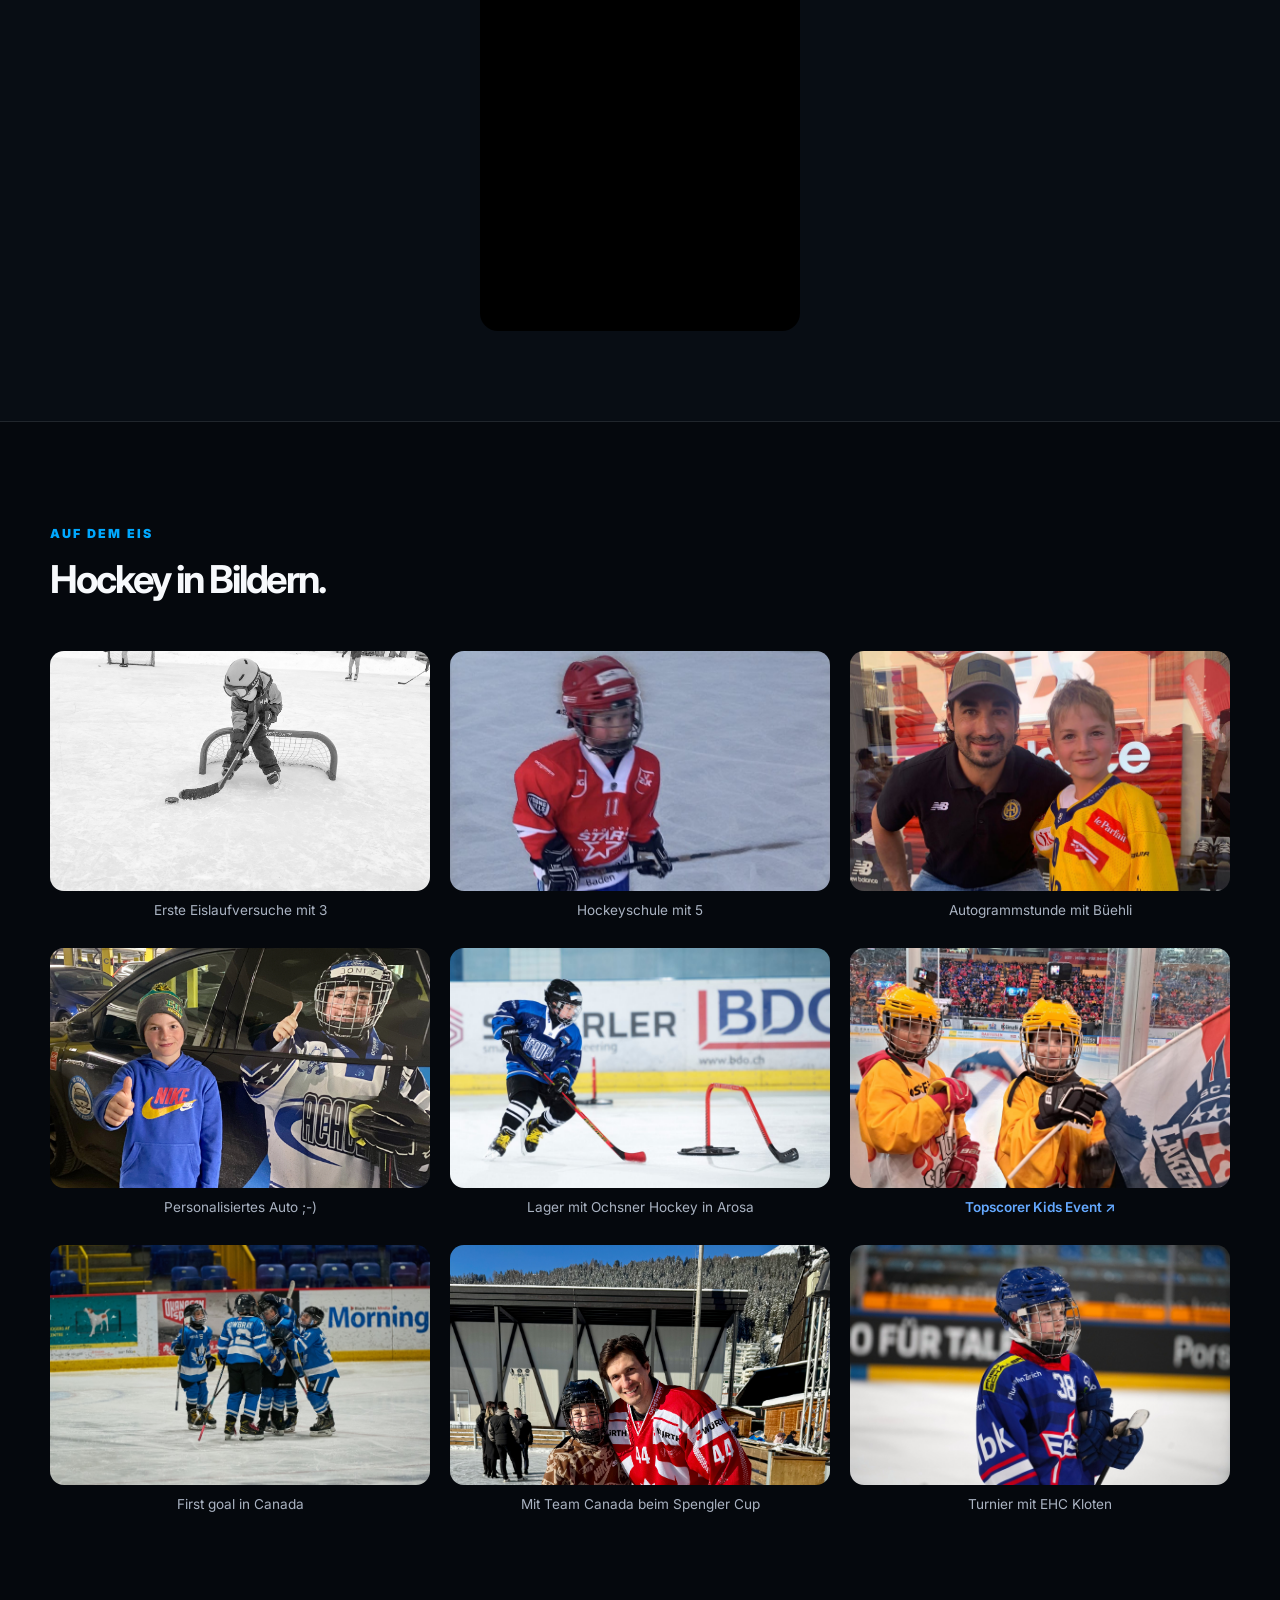
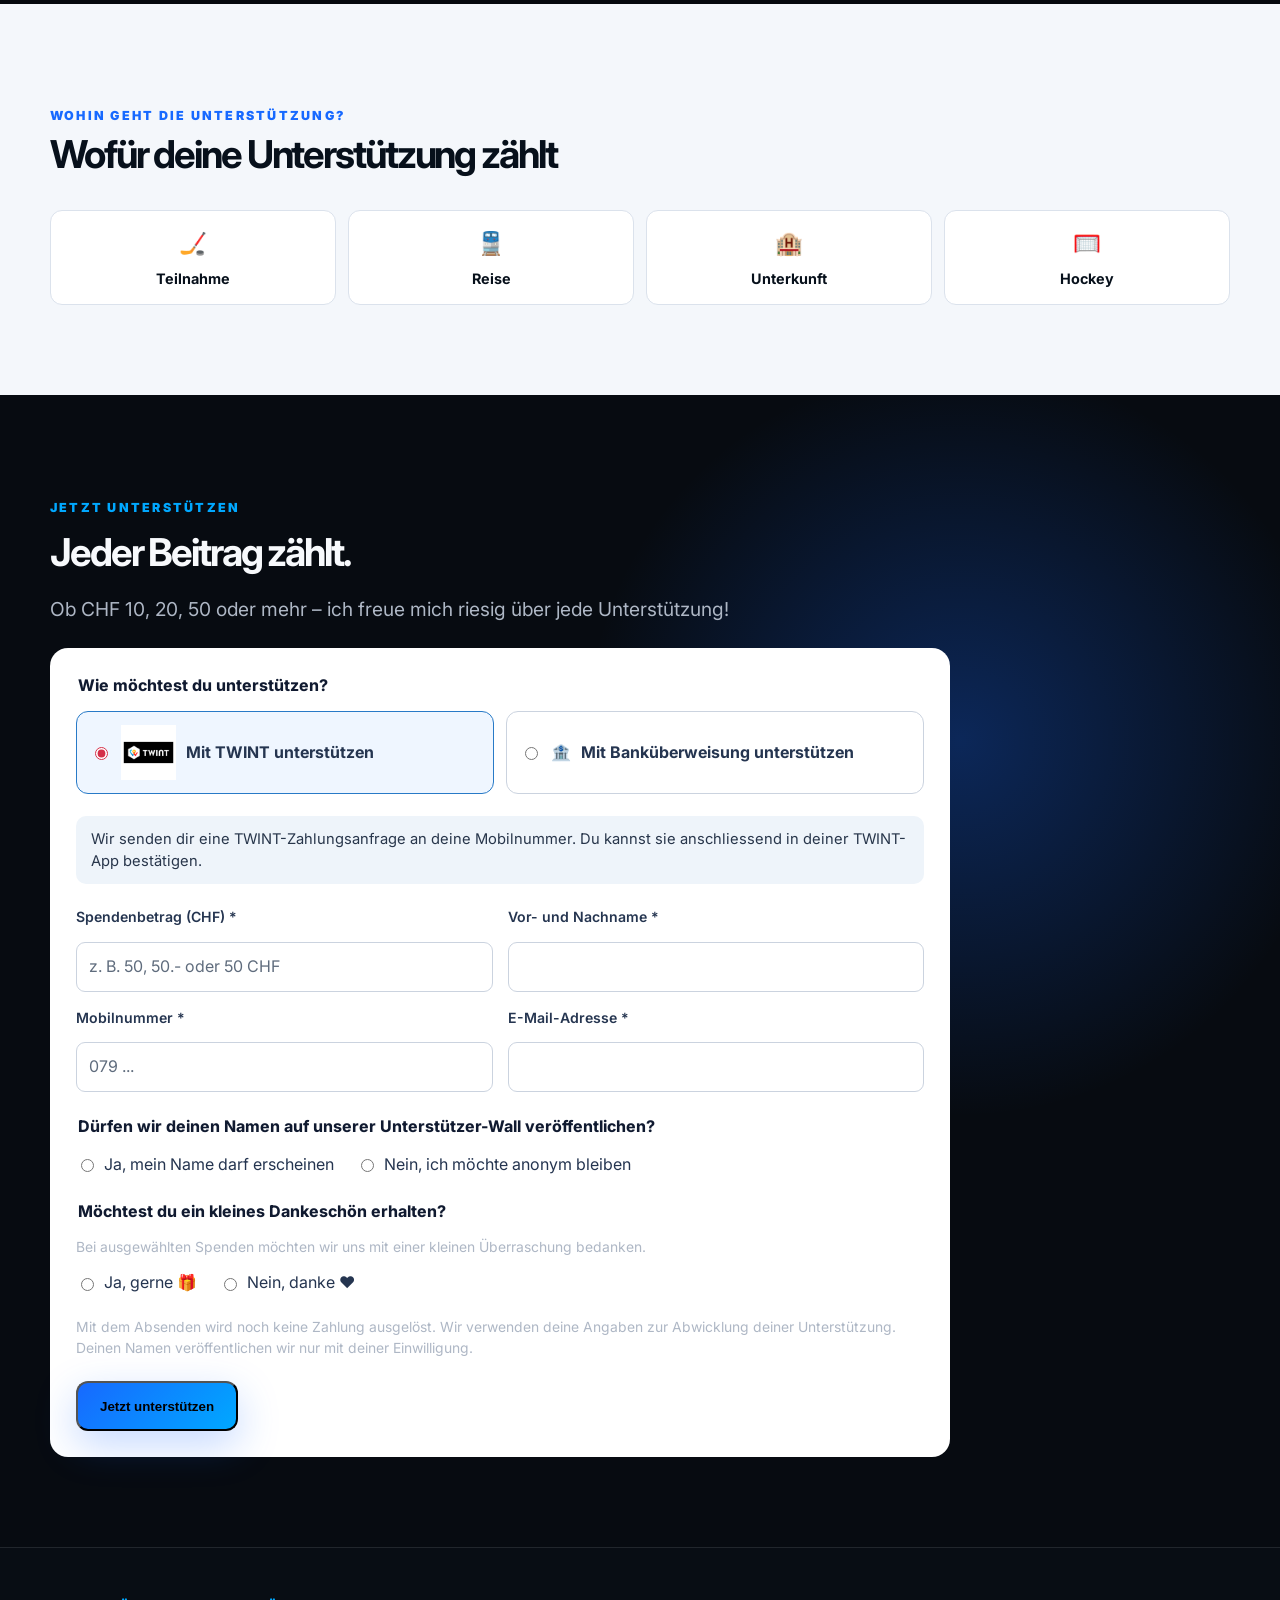
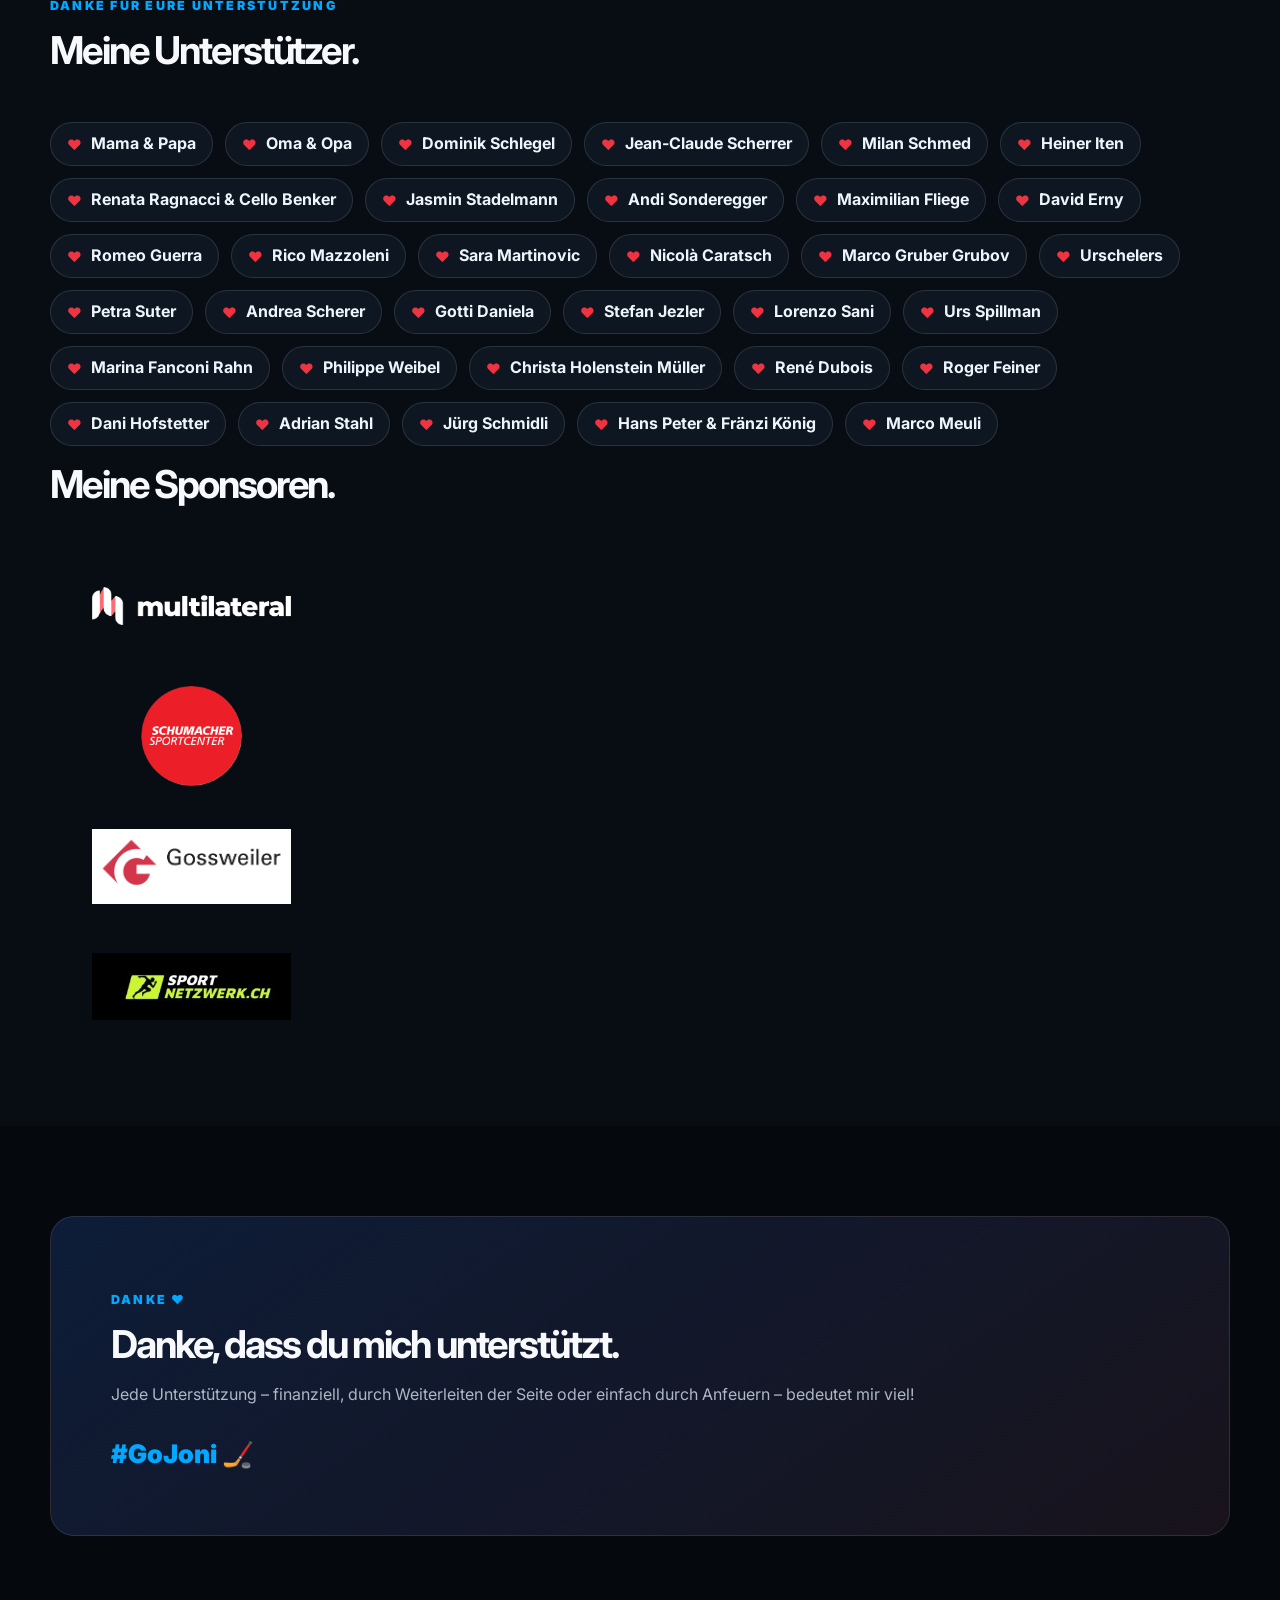
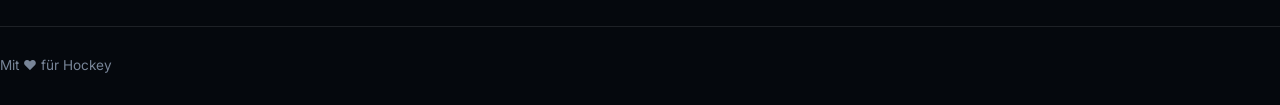
==== commit e6236cbb: "Update index.html" ====
--- a/index.html
+++ b/index.html
@@ -334,7 +334,7 @@
           <span class="supporter-pill">Jürg Schmidli</span>
           <span class="supporter-pill">Hans Peter & Fränzi König</span>
           <span class="supporter-pill">Marco Meuli</span>
-          <span class="supporter-pill">Hans Peter & Fränzi König</span>
+      
         </div>
 
         <div class="section-heading">
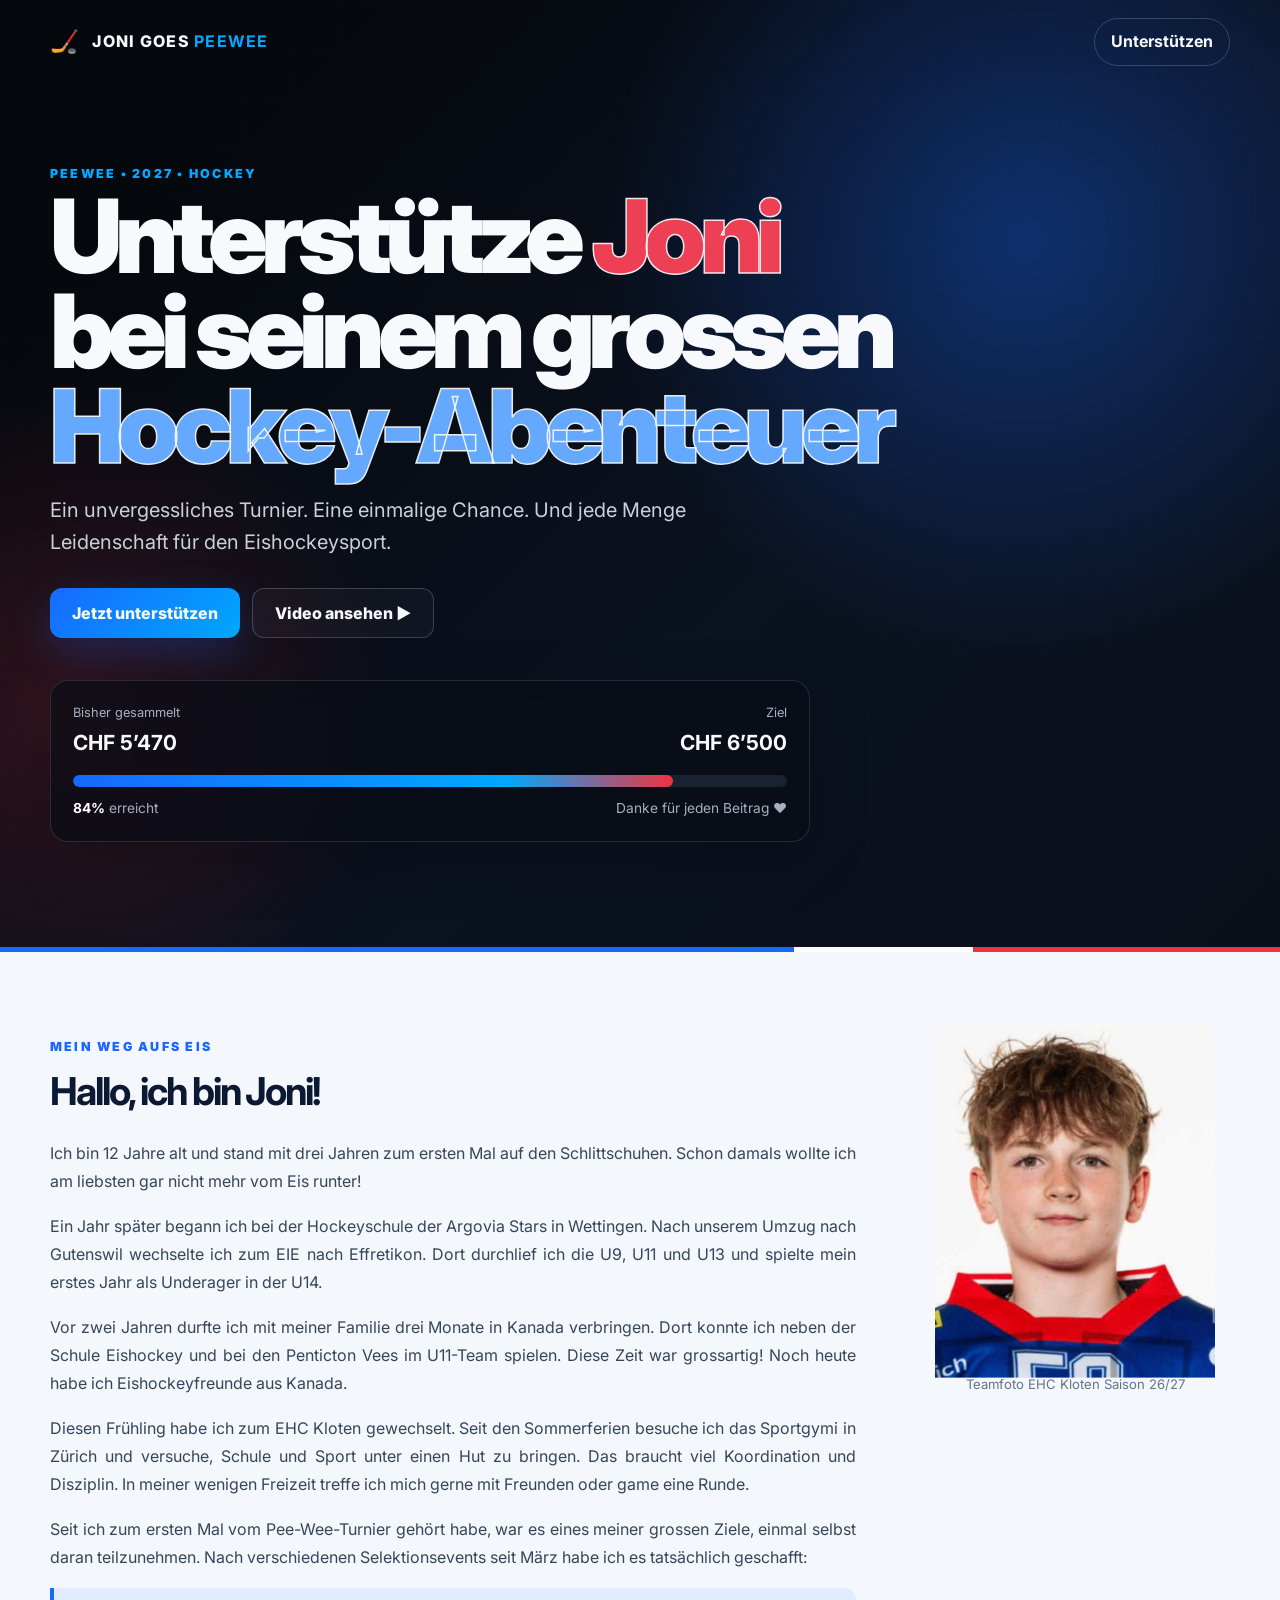
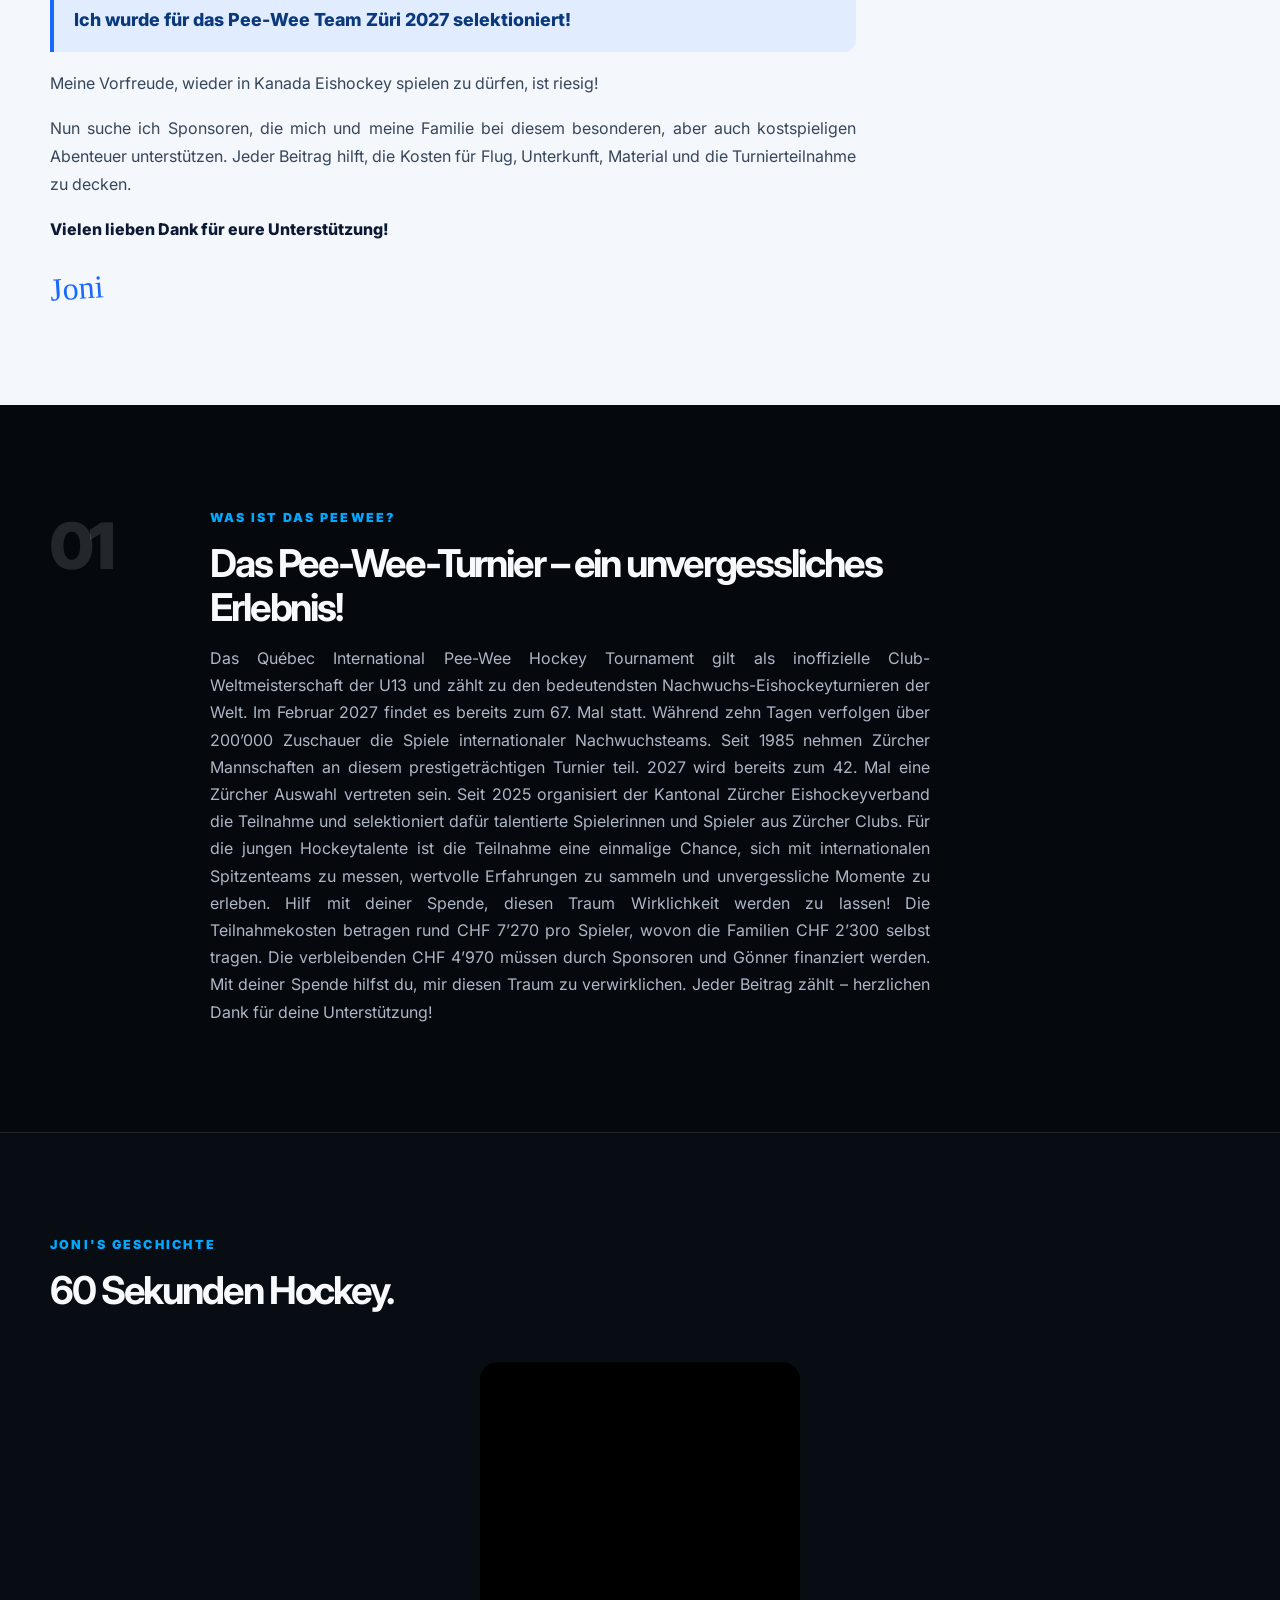
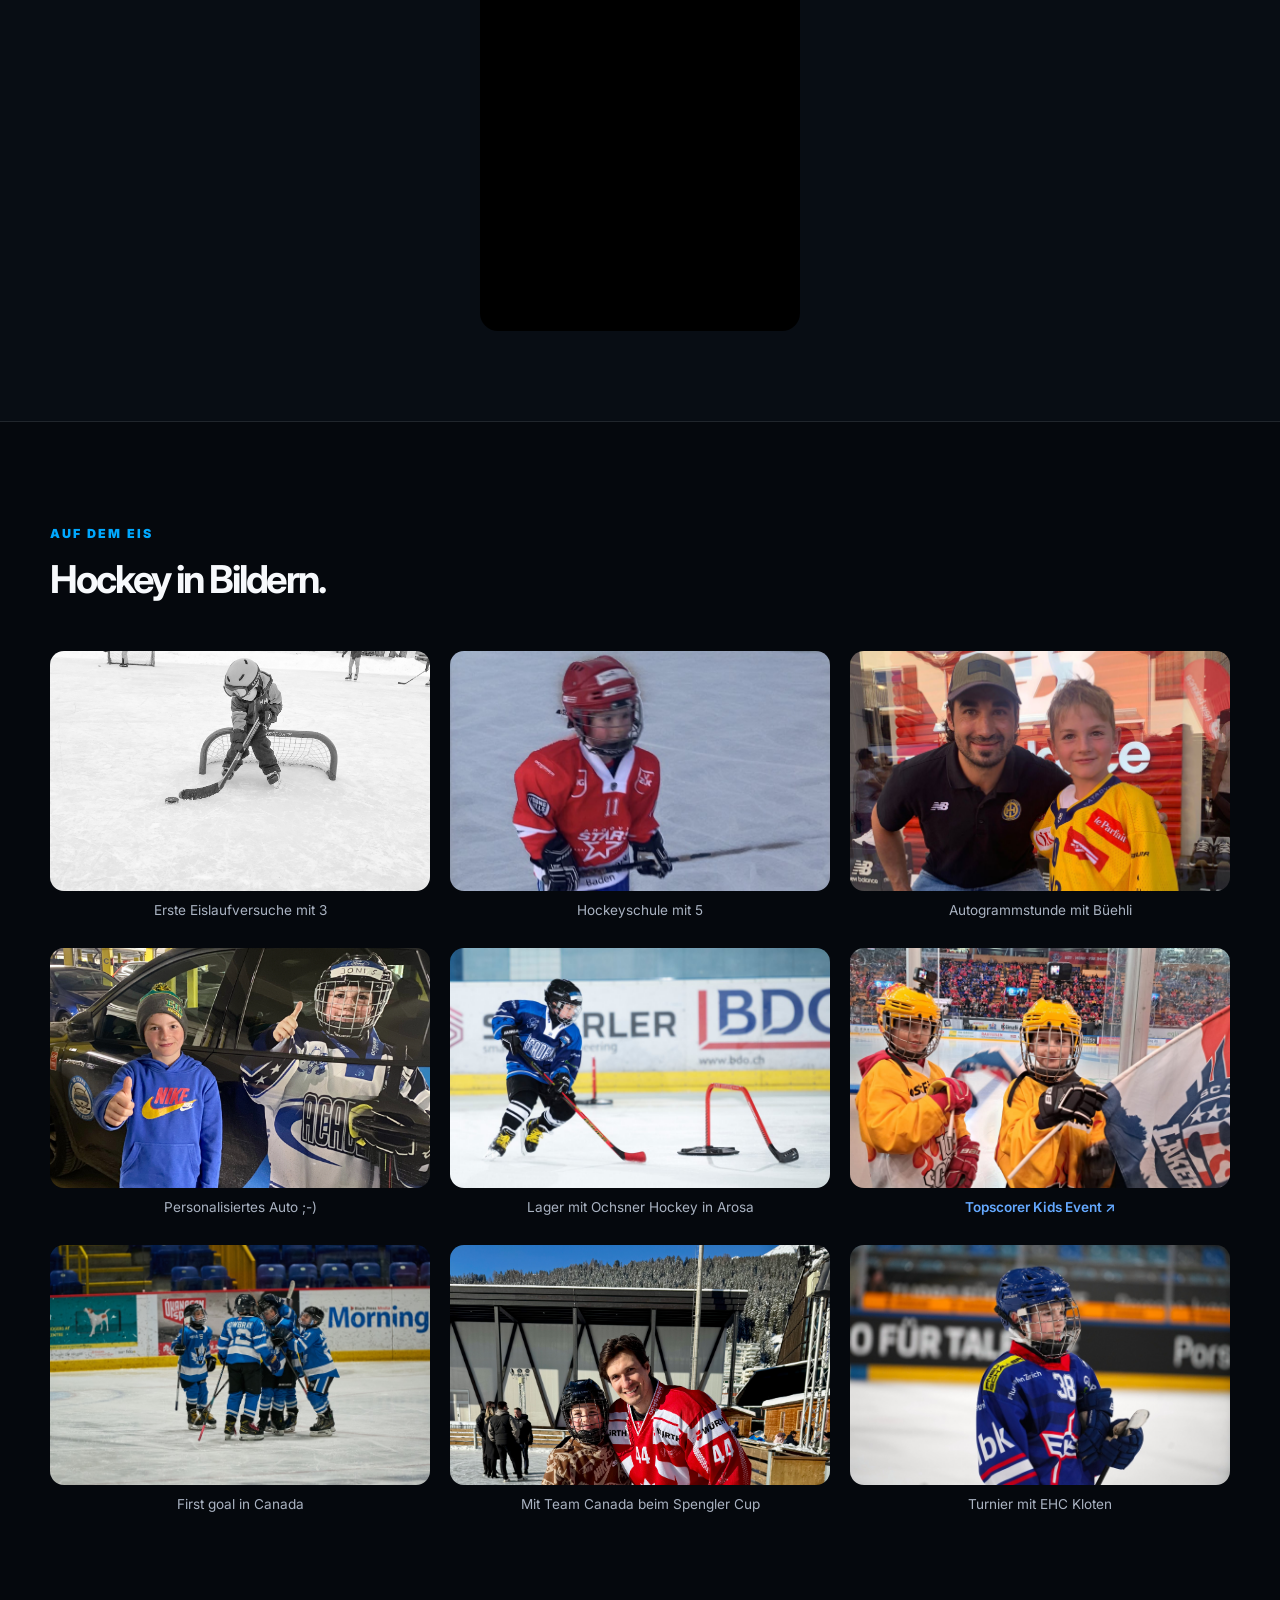
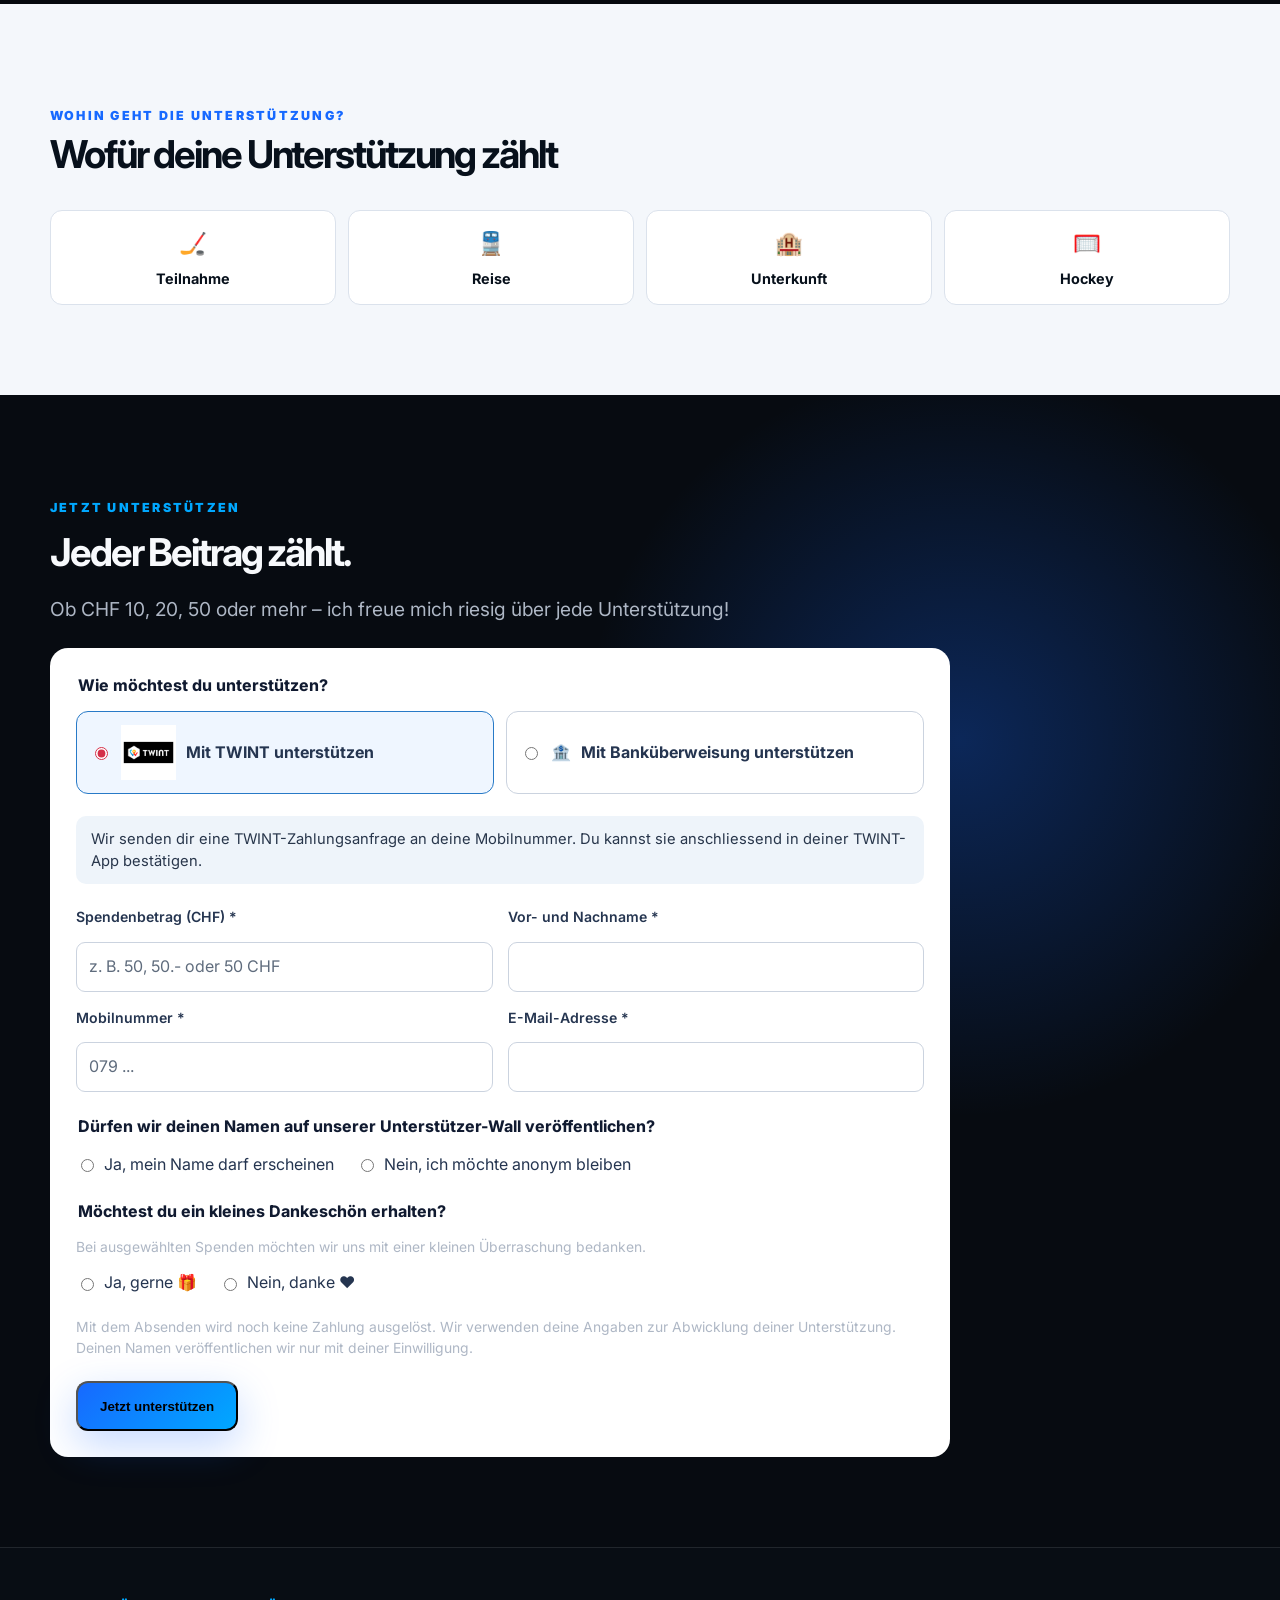
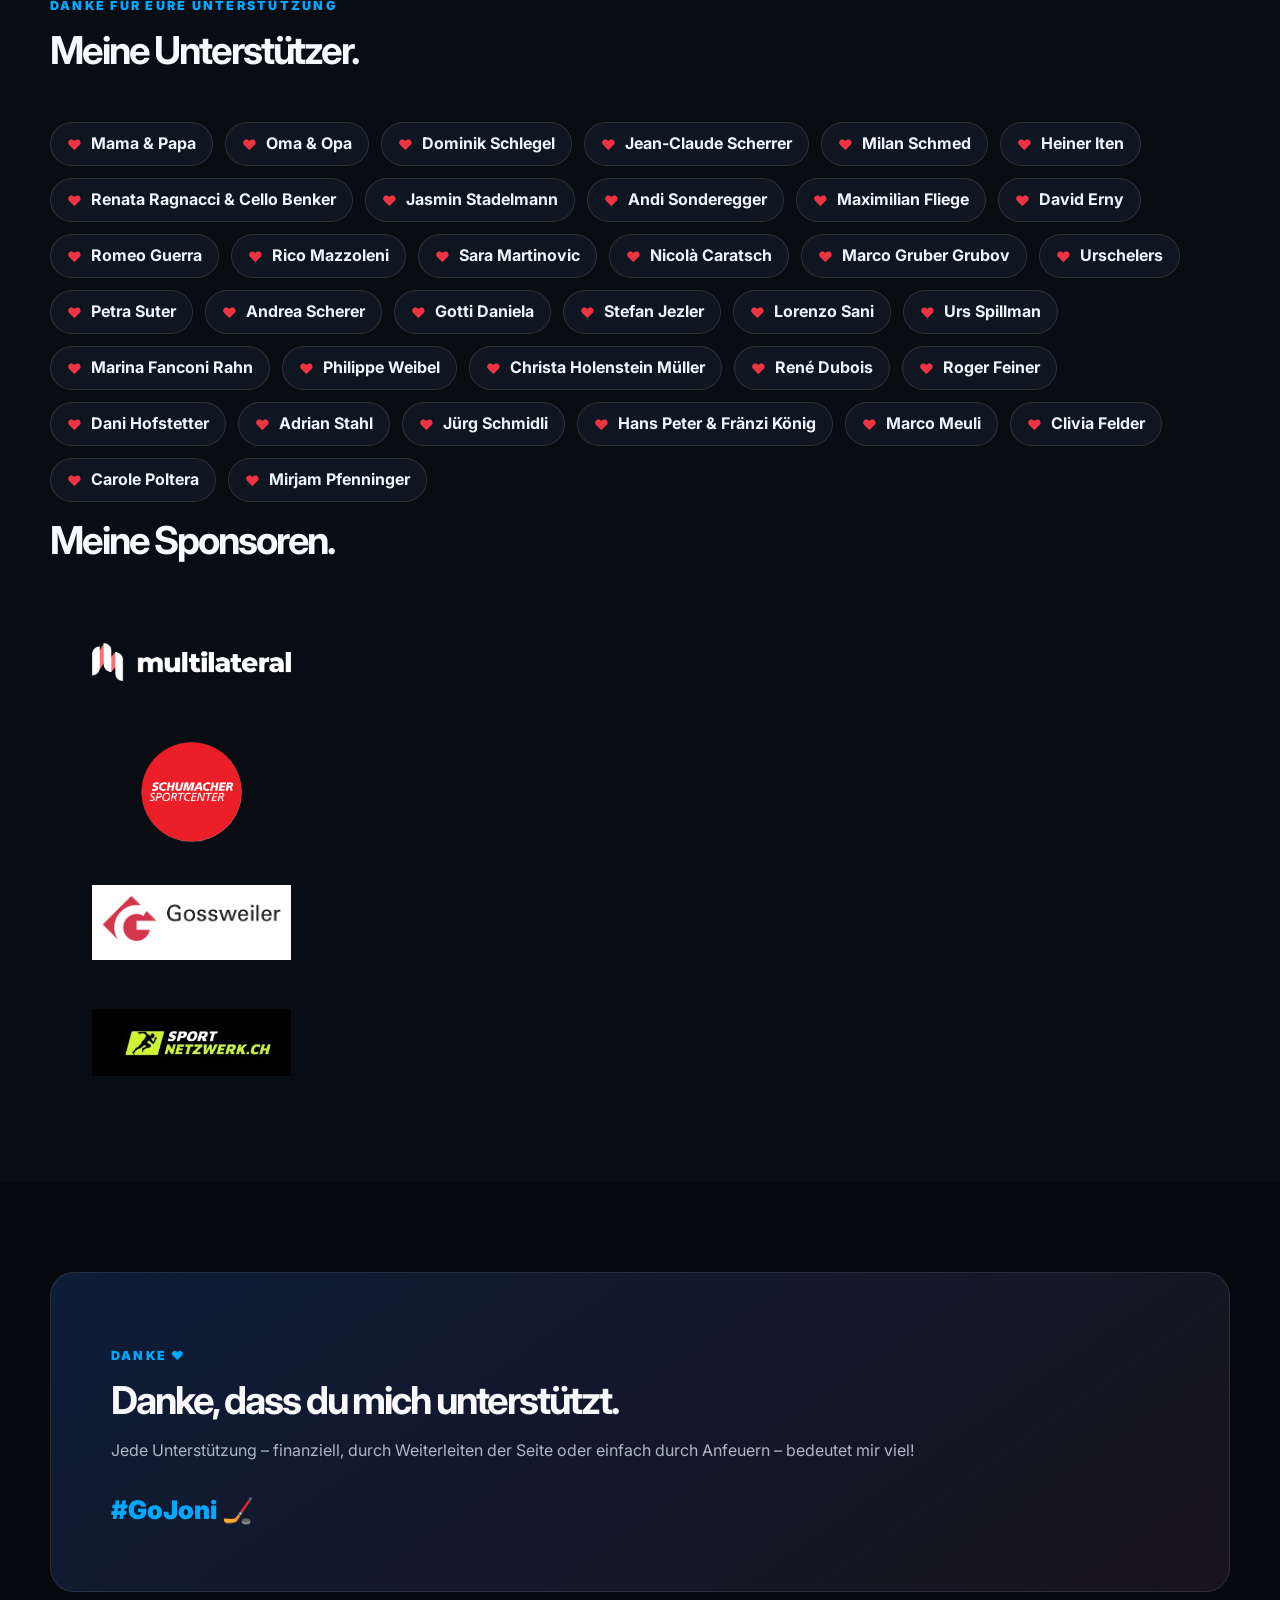
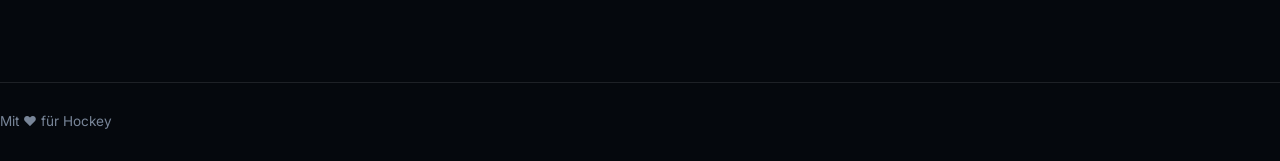
==== commit 0793fe9d: "Add new supporter names to index.html" ====
--- a/index.html
+++ b/index.html
@@ -334,7 +334,9 @@
           <span class="supporter-pill">Jürg Schmidli</span>
           <span class="supporter-pill">Hans Peter & Fränzi König</span>
           <span class="supporter-pill">Marco Meuli</span>
-      
+          <span class="supporter-pill">Clivia Felder</span>
+          <span class="supporter-pill">Carole Poltera</span>
+          <span class="supporter-pill">Mirjam Pfenninger</span>
         </div>
 
         <div class="section-heading">
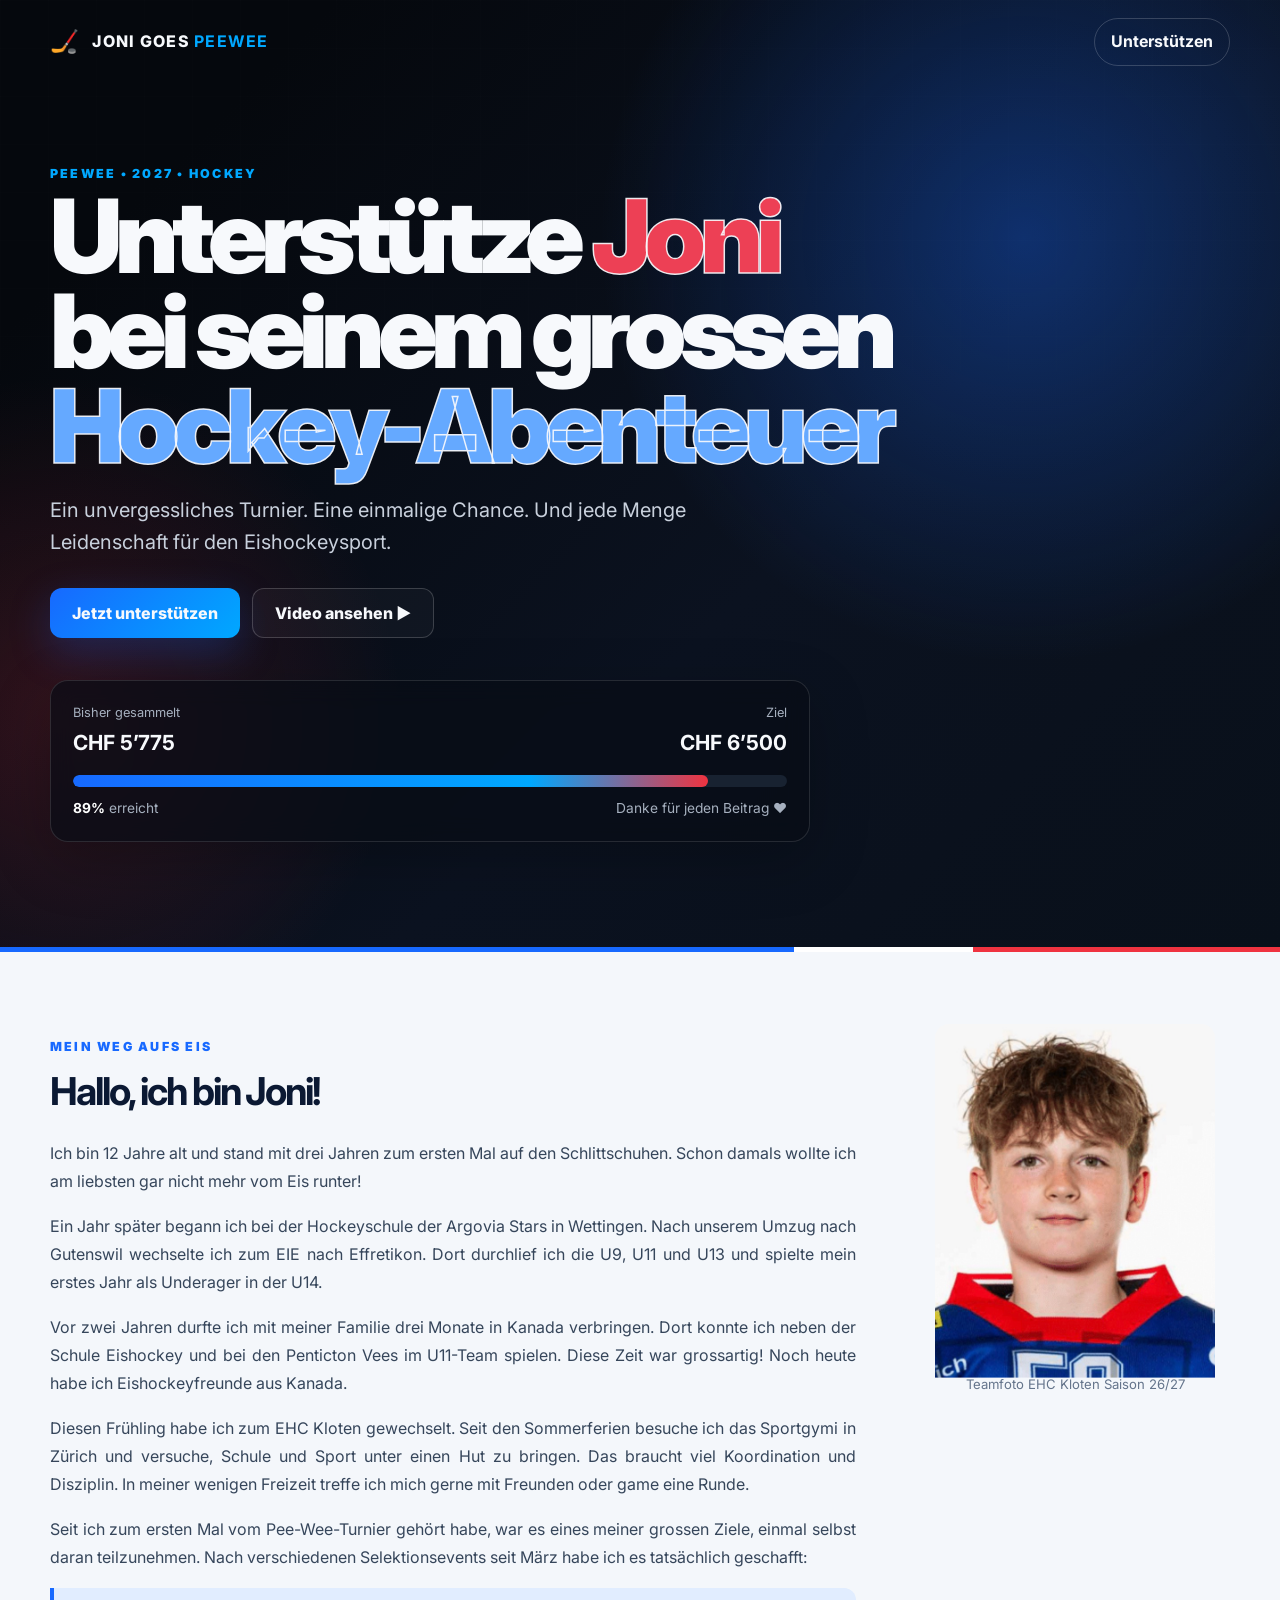
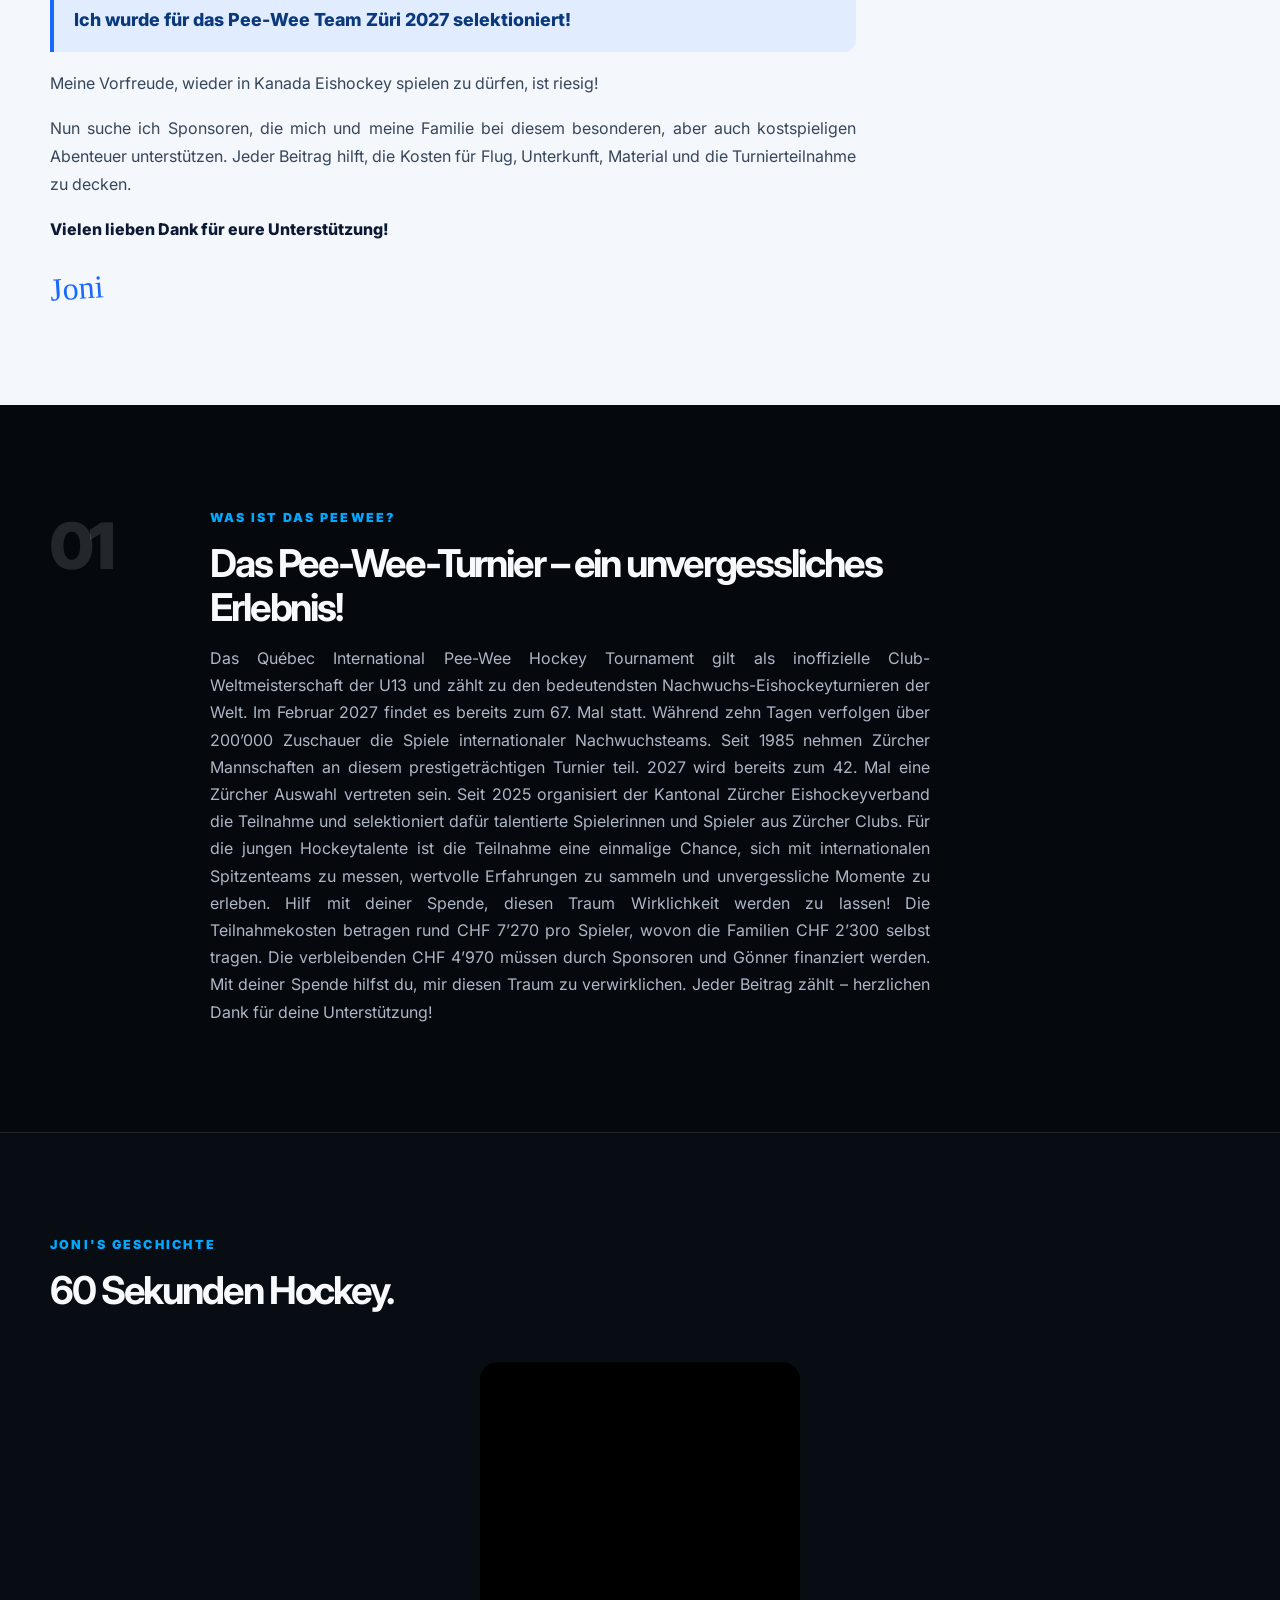
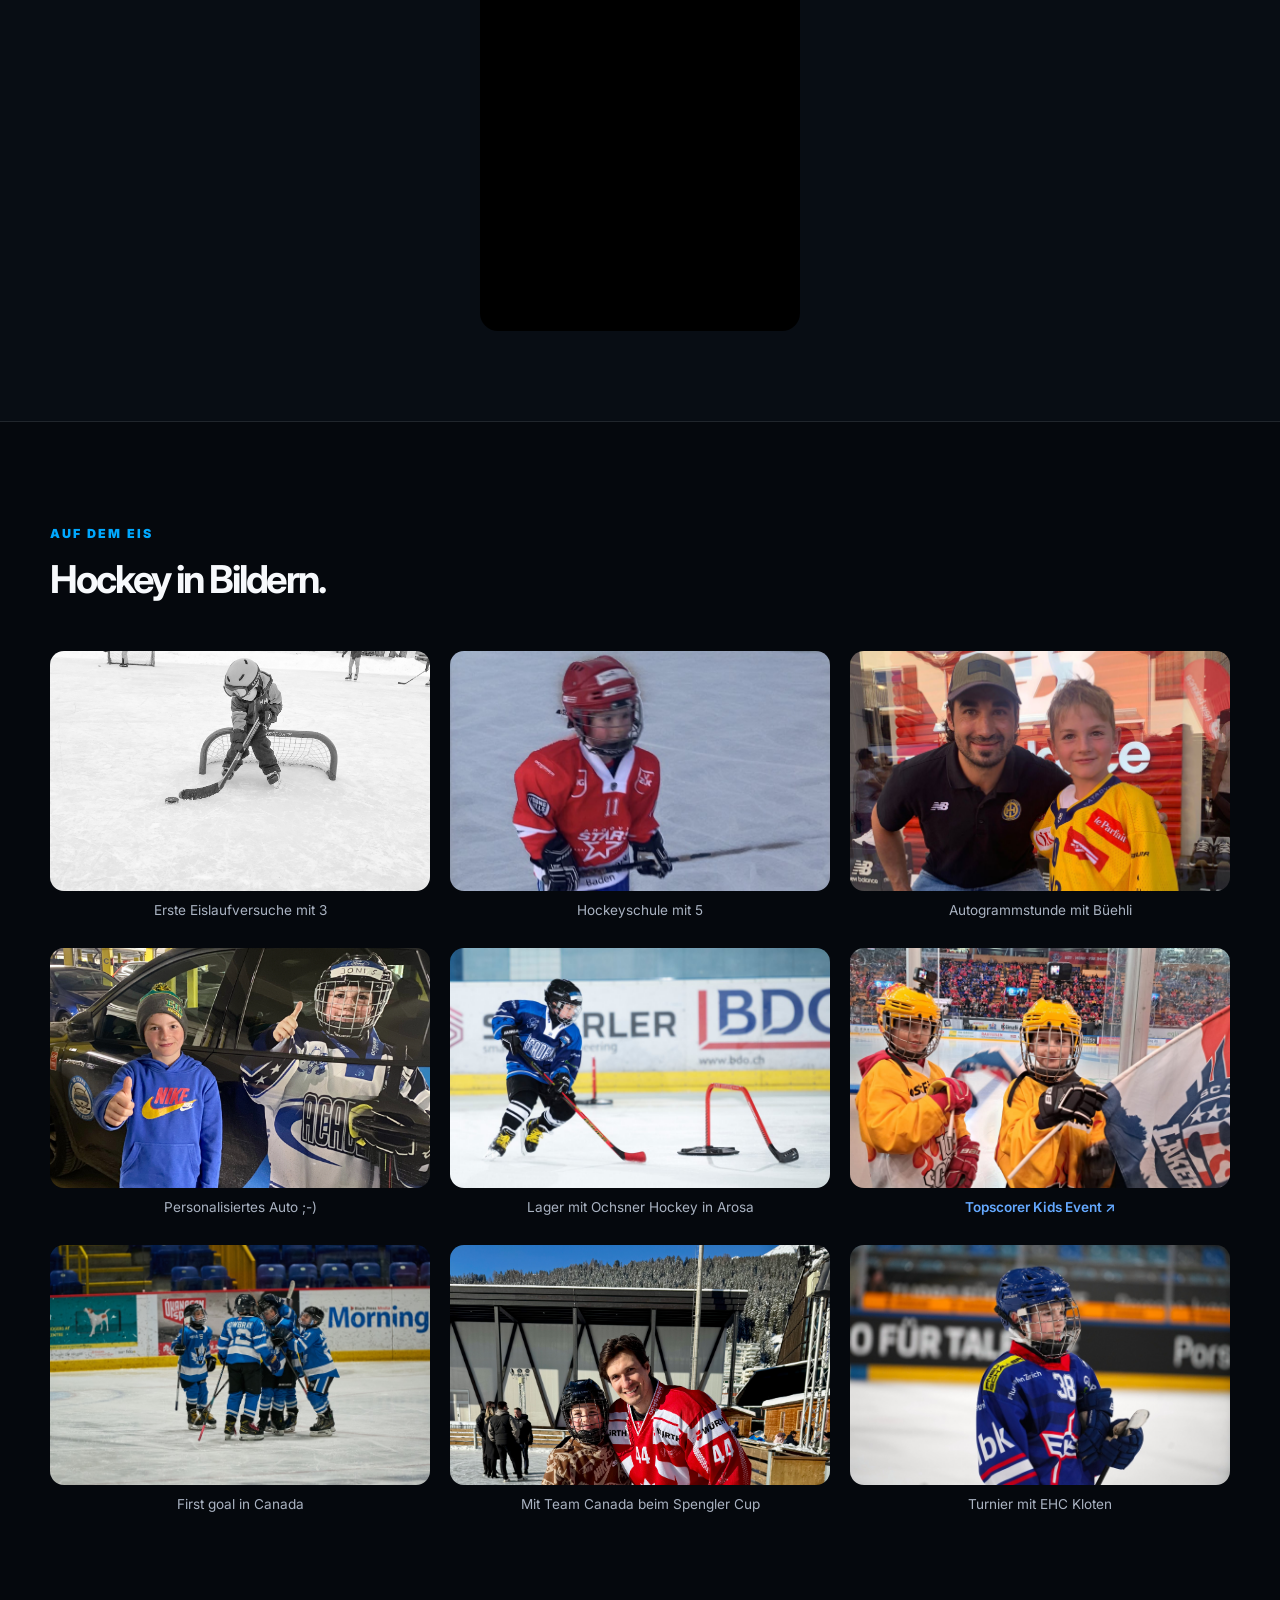
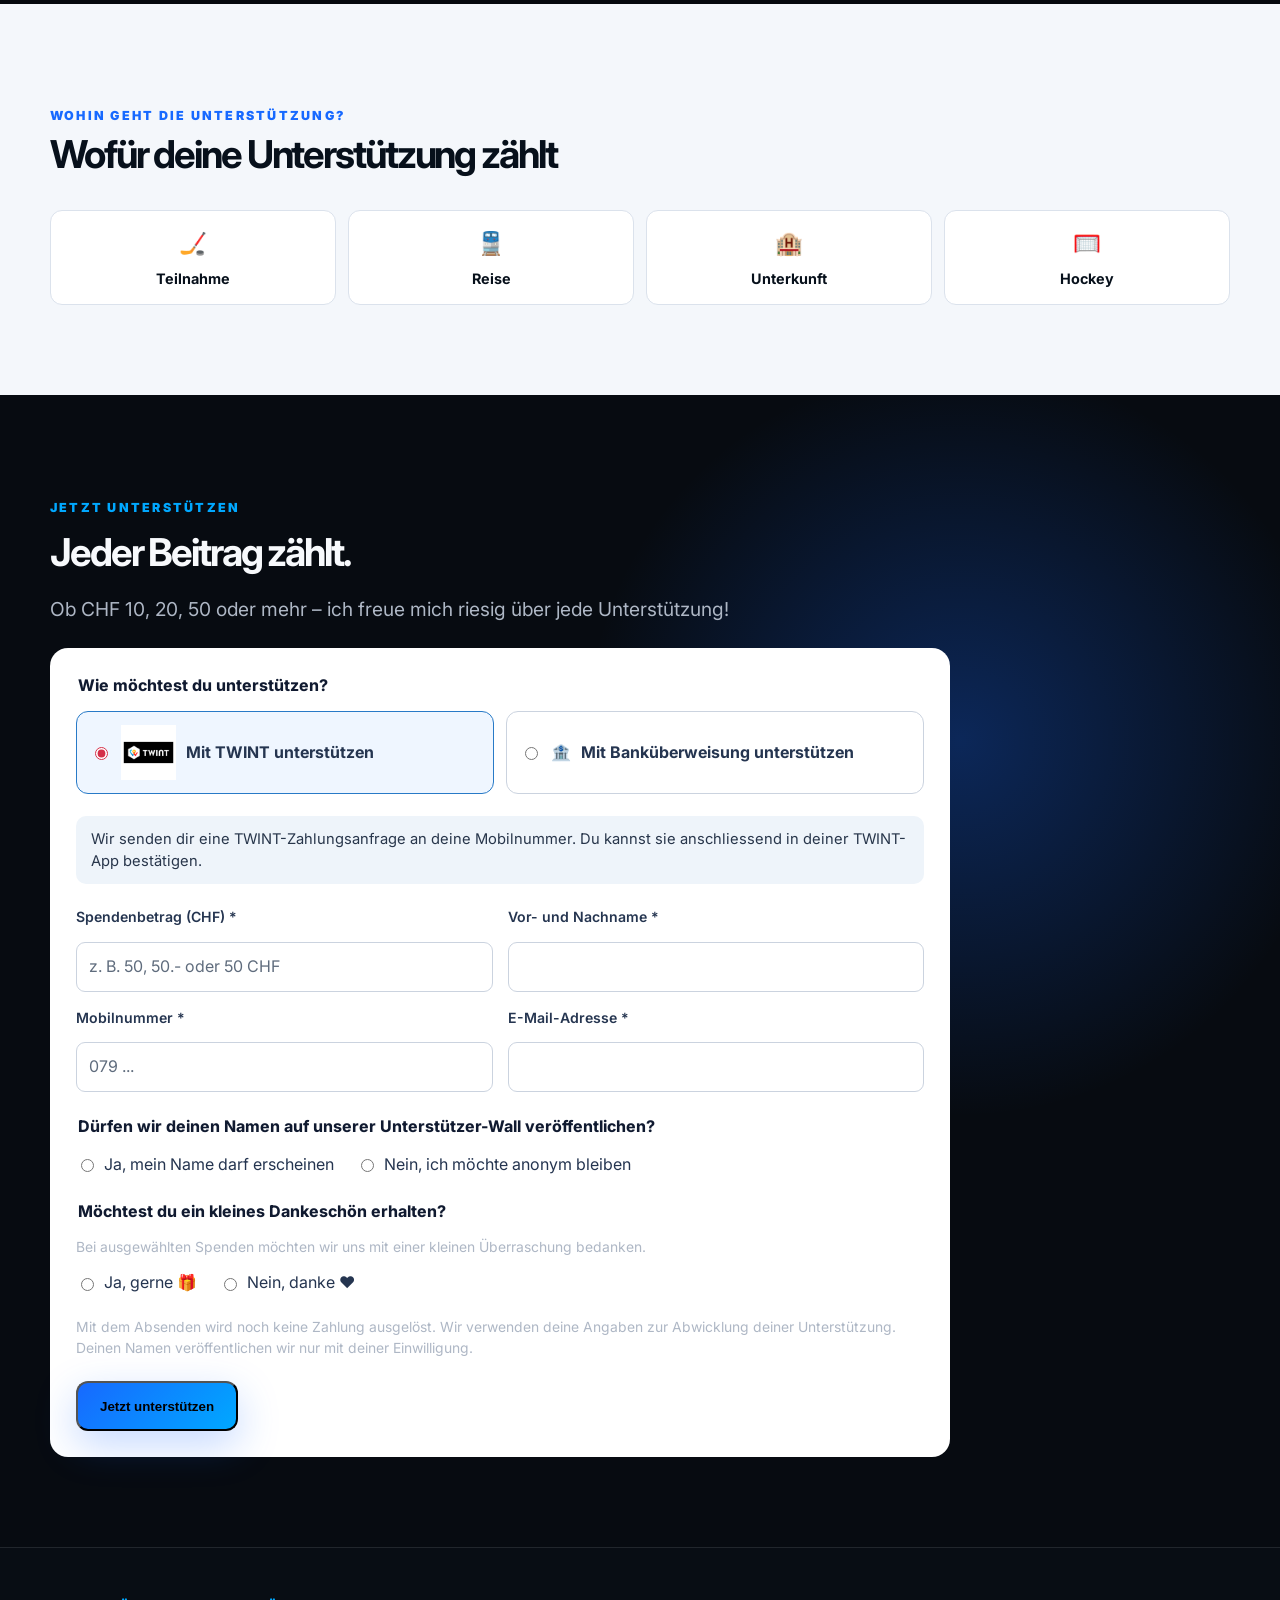
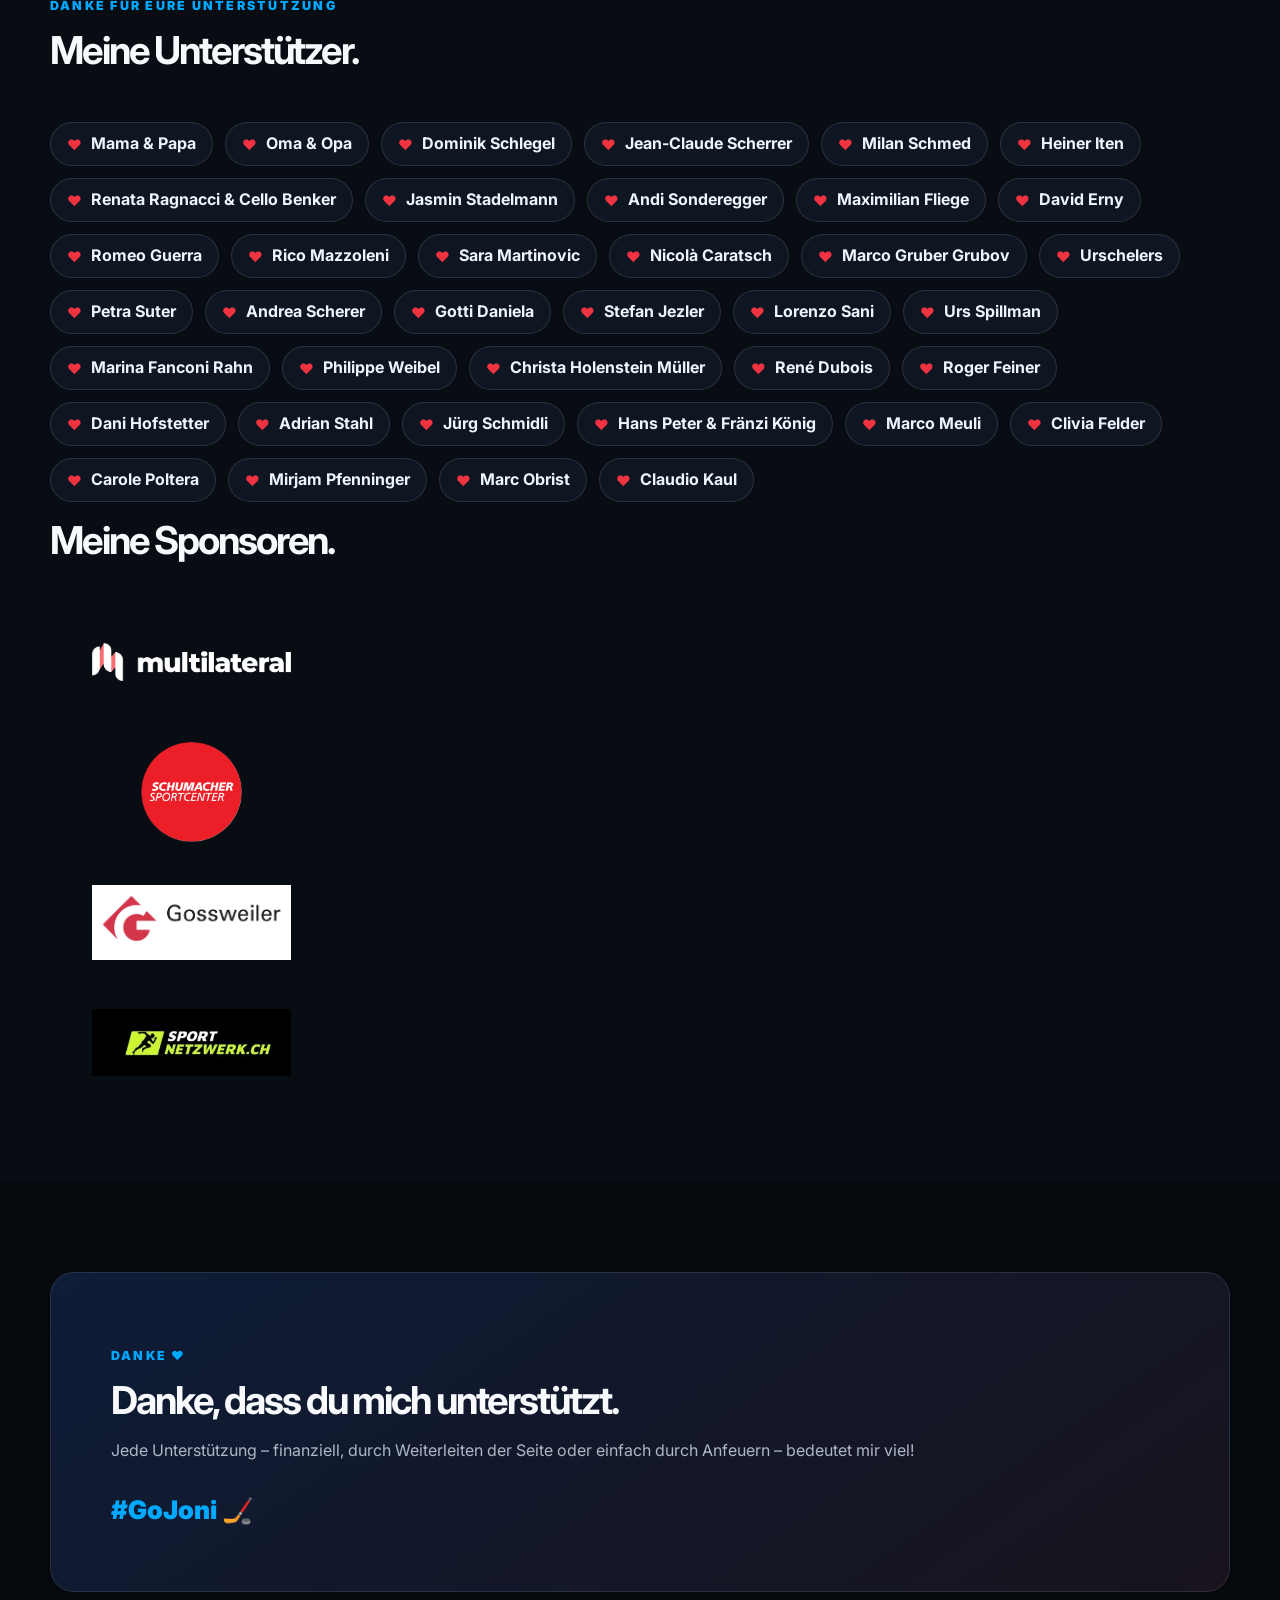
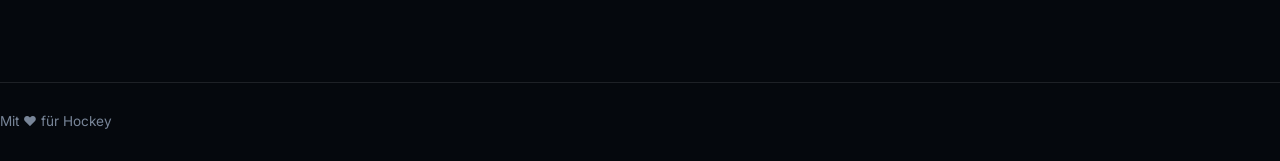
==== commit 23654e99: "Add supporters Marc Obrist and Claudio Kaul" ====
--- a/index.html
+++ b/index.html
@@ -337,6 +337,8 @@
           <span class="supporter-pill">Clivia Felder</span>
           <span class="supporter-pill">Carole Poltera</span>
           <span class="supporter-pill">Mirjam Pfenninger</span>
+          <span class="supporter-pill">Marc Obrist</span>
+          <span class="supporter-pill">Claudio Kaul</span>
         </div>
 
         <div class="section-heading">
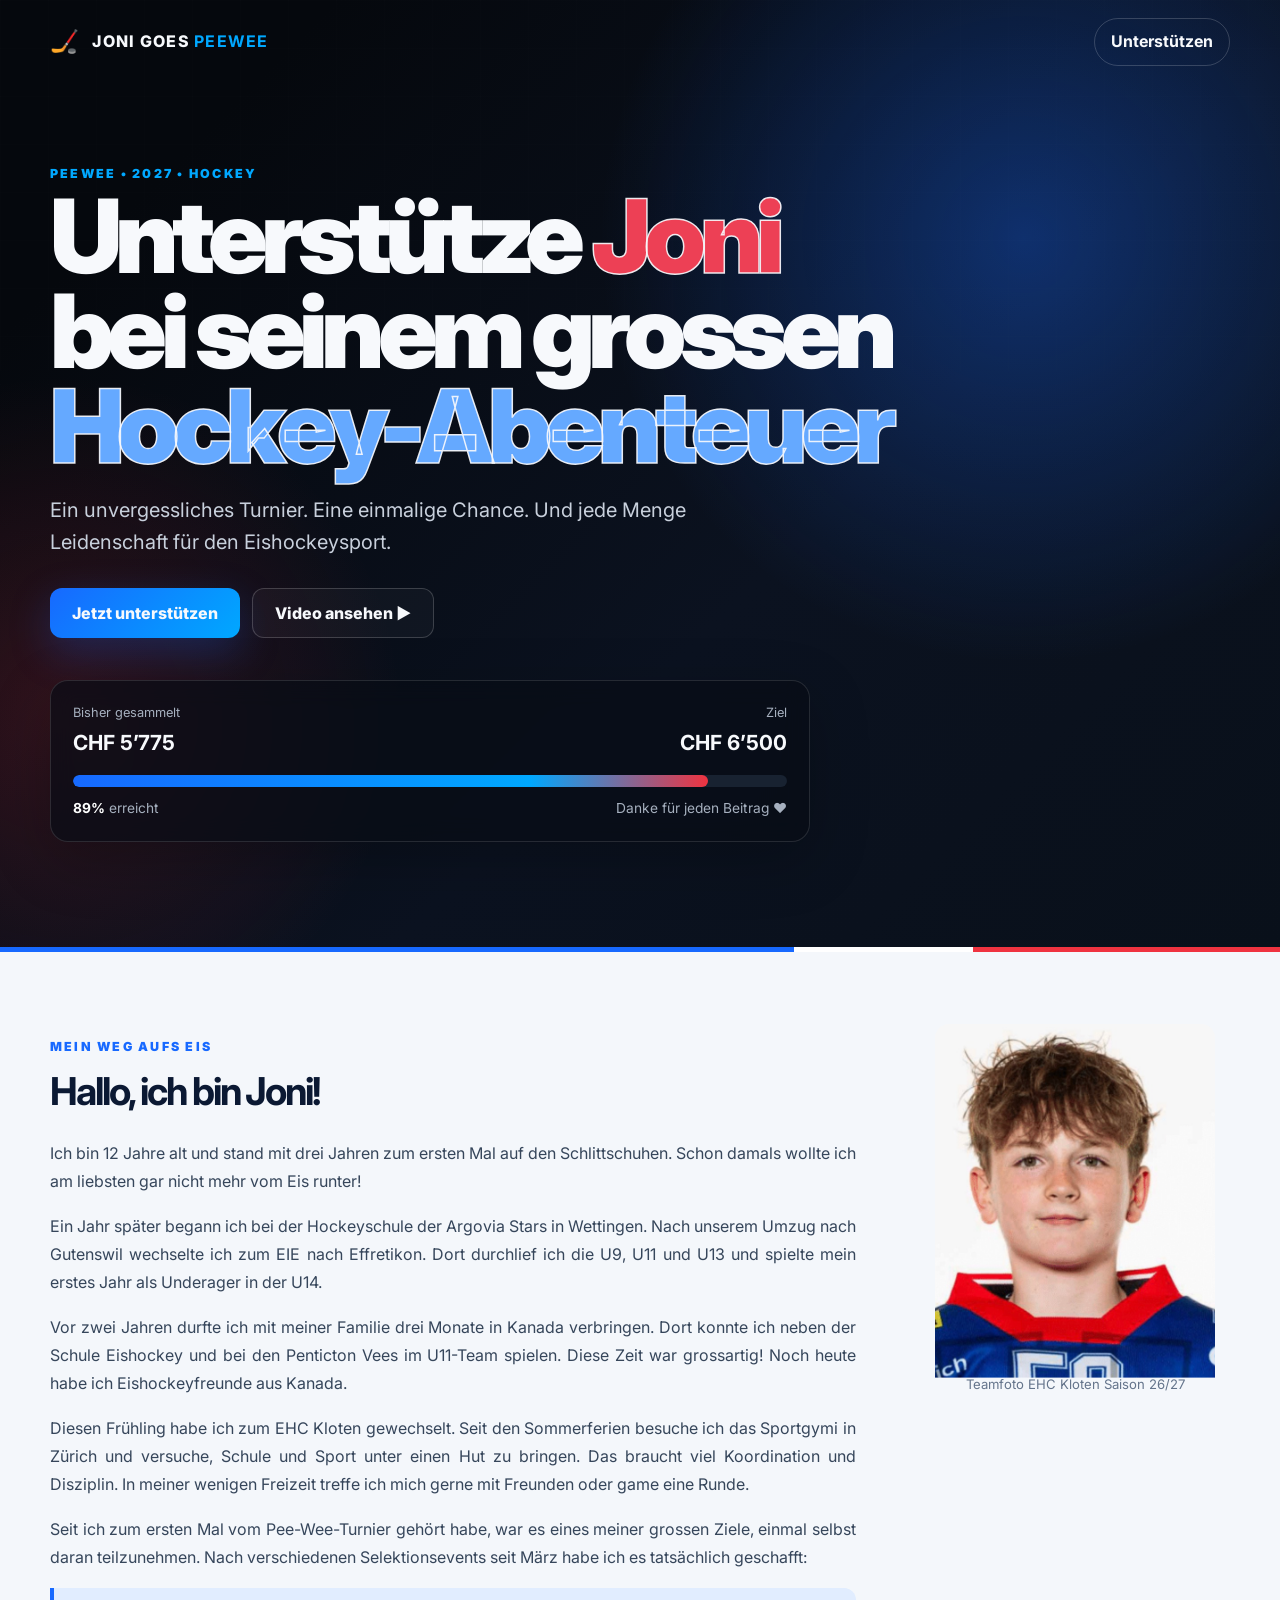
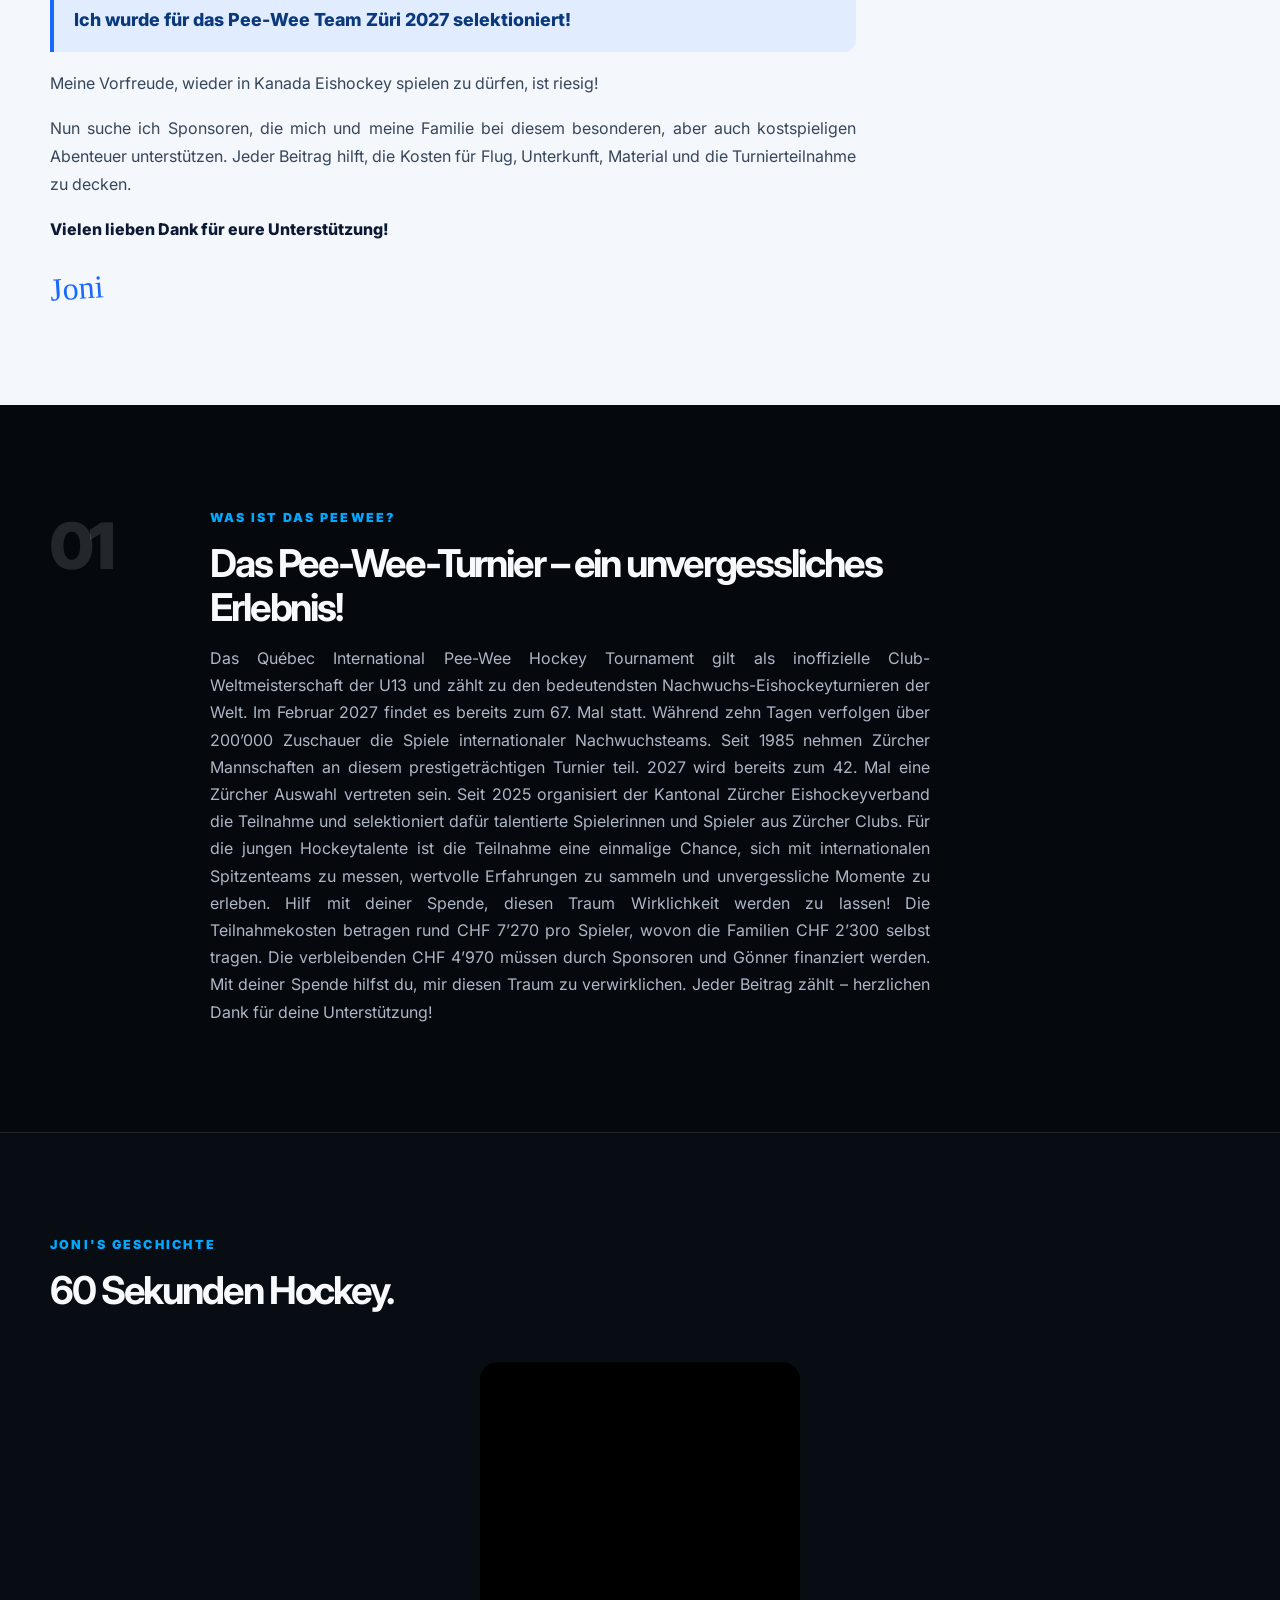
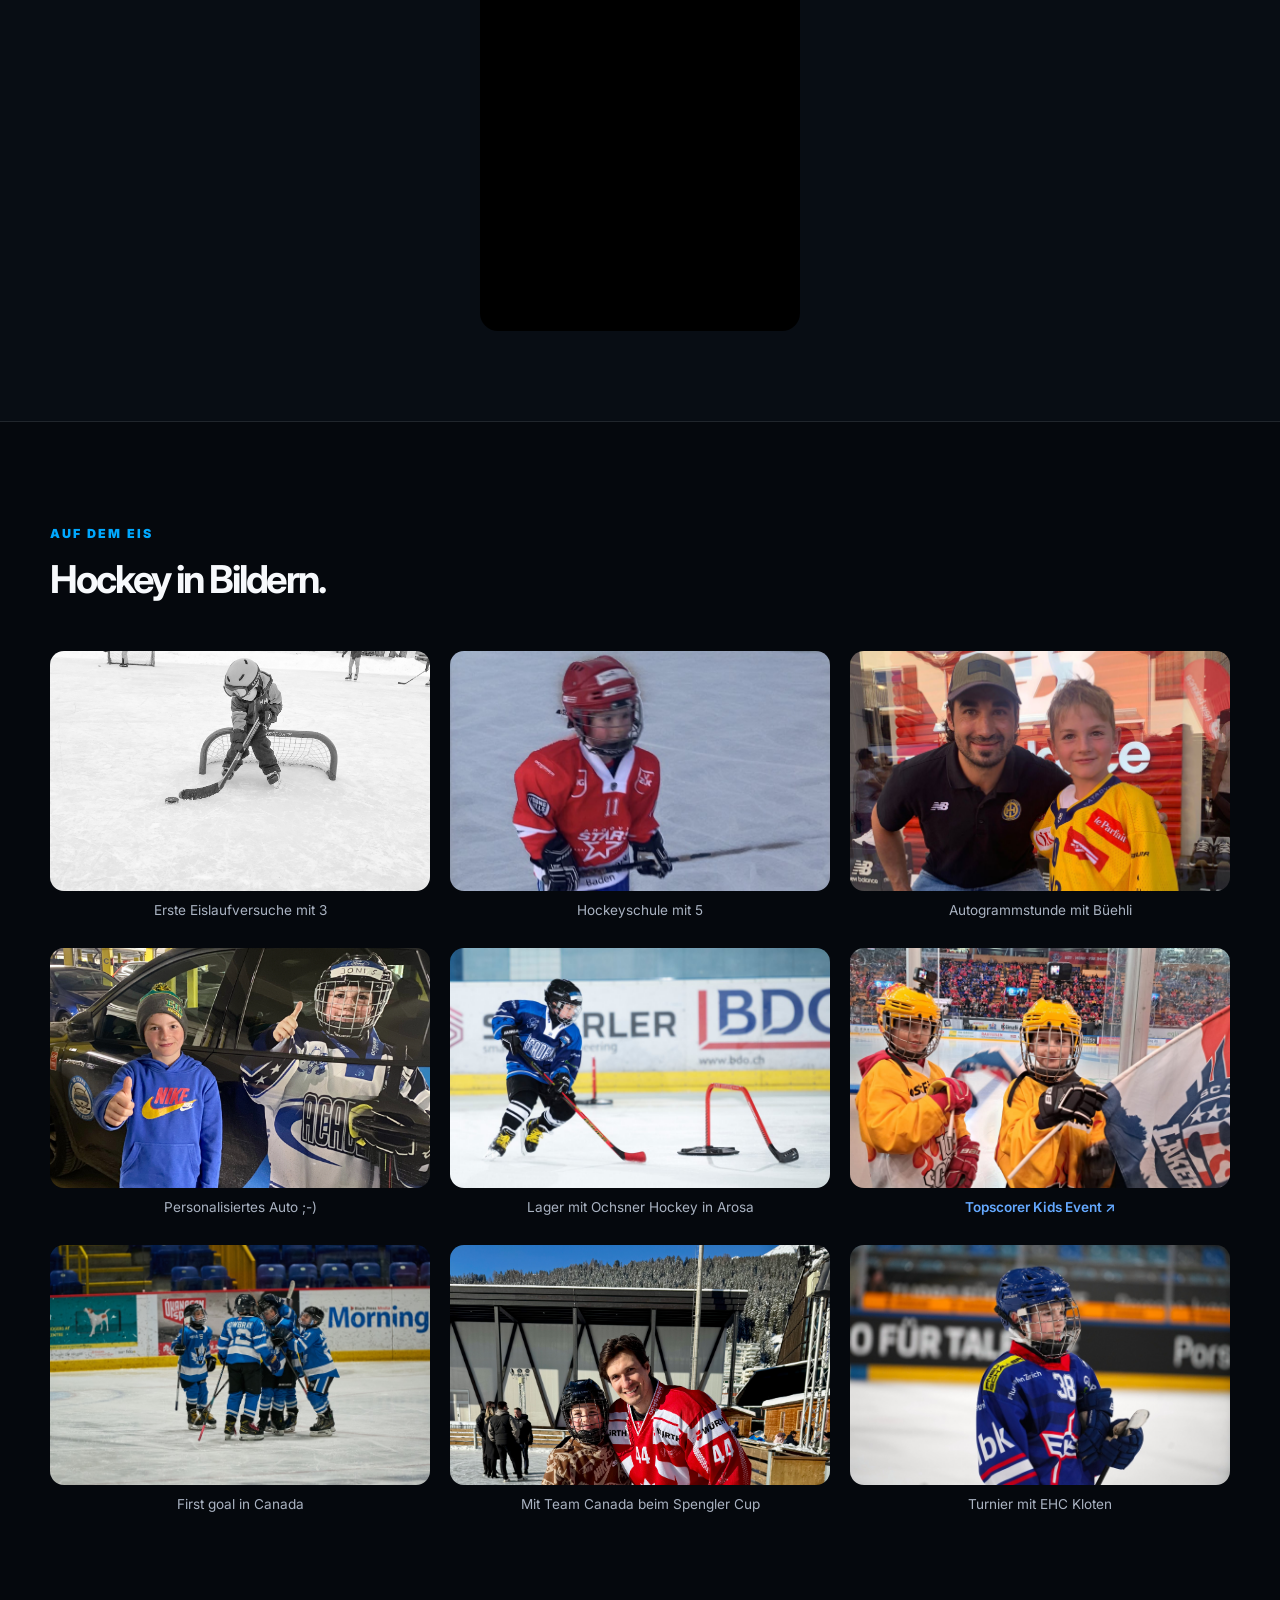
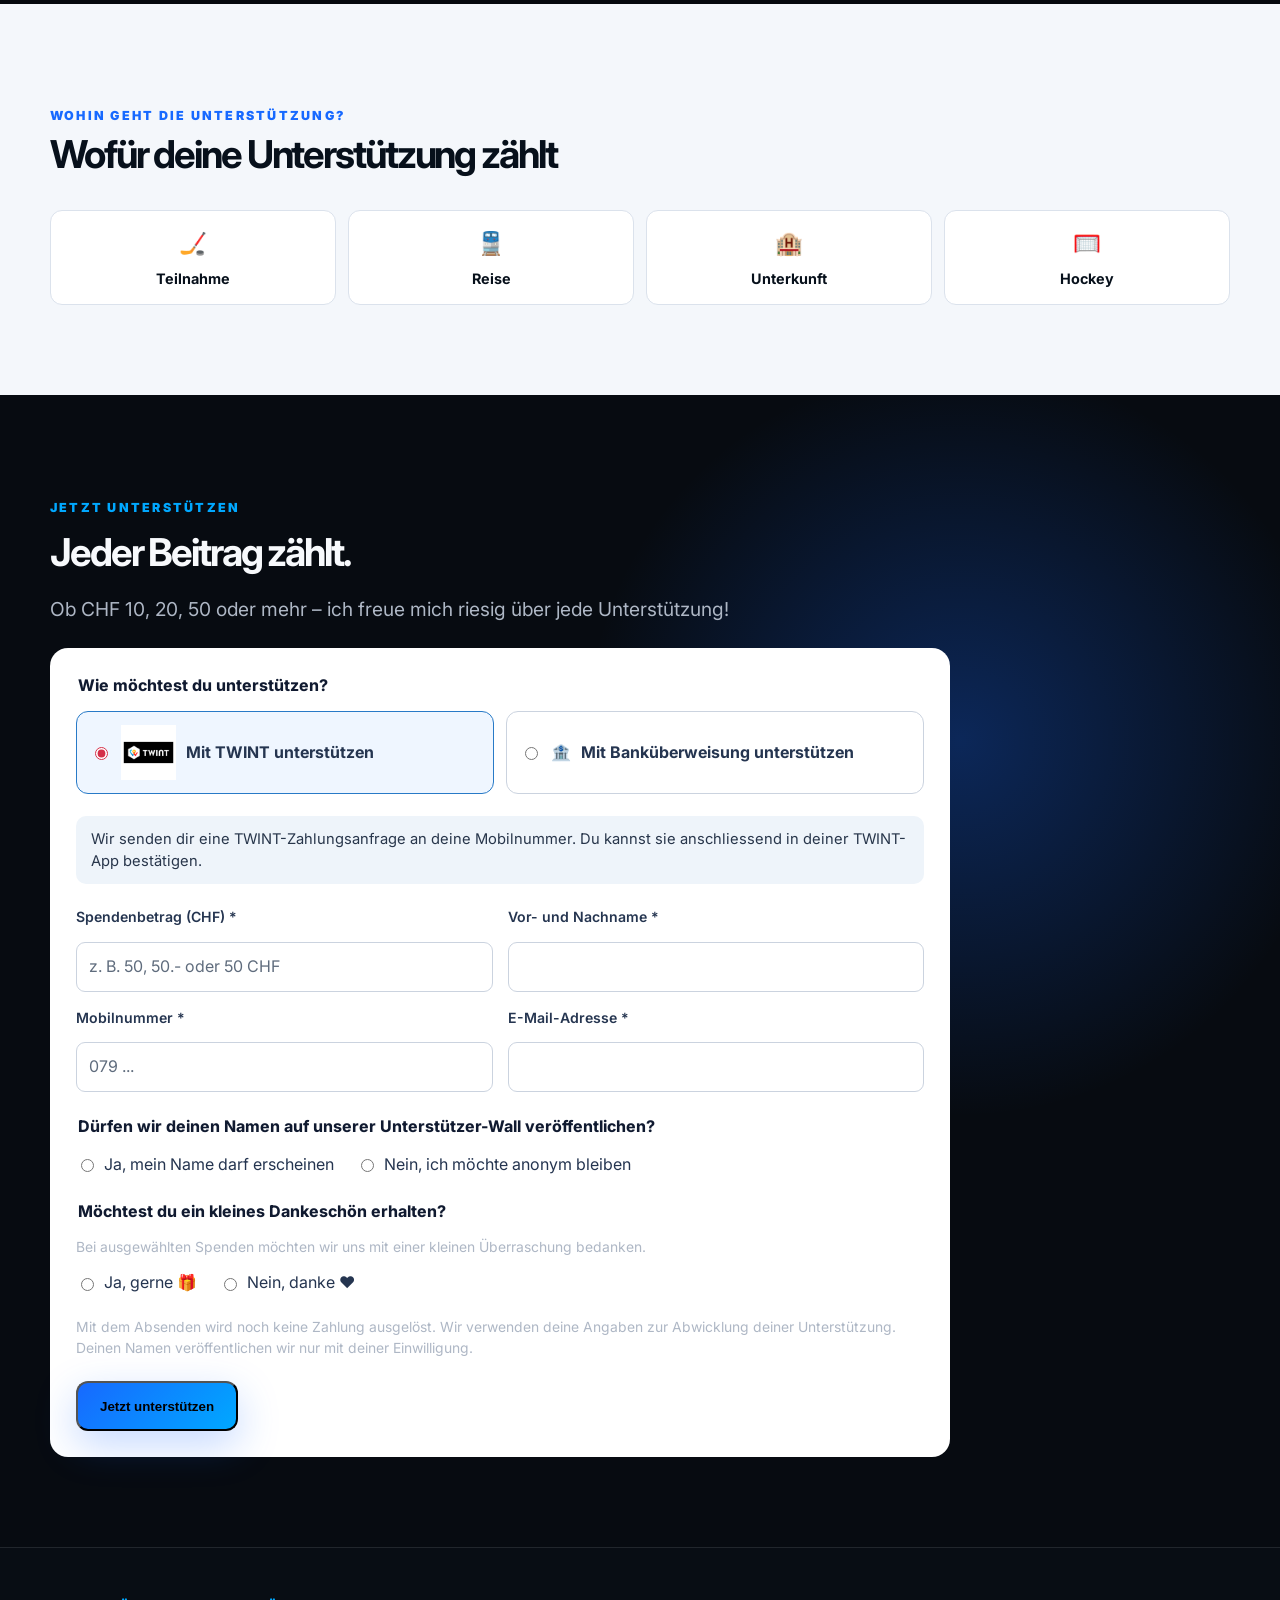
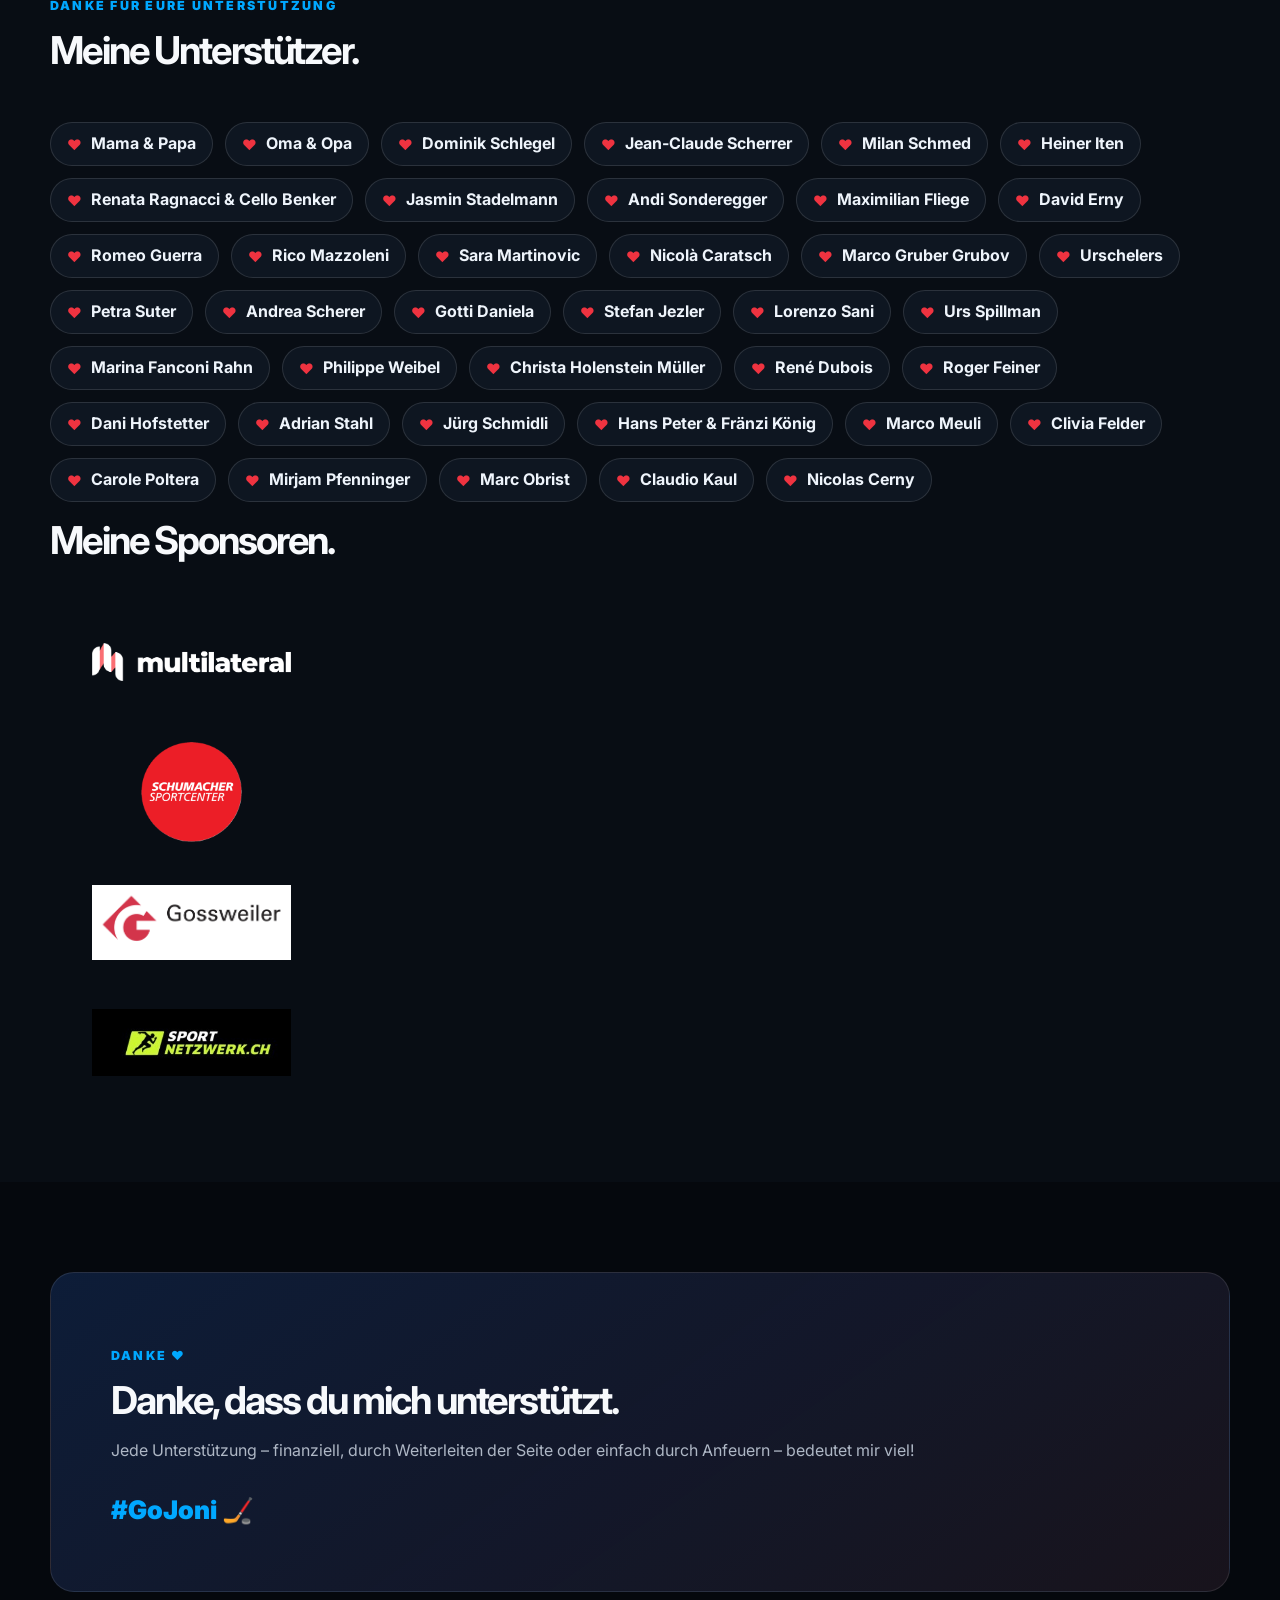
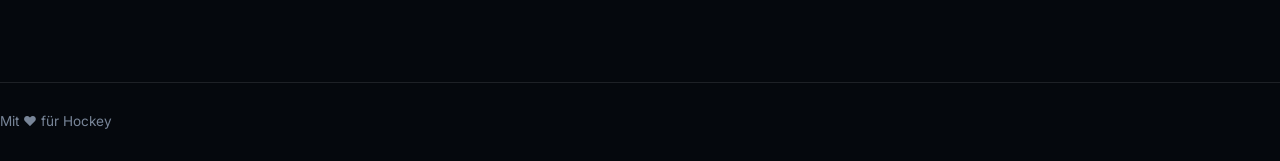
==== commit 9d7de936: "Add supporter pill for Nicolas Cerny" ====
--- a/index.html
+++ b/index.html
@@ -339,6 +339,7 @@
           <span class="supporter-pill">Mirjam Pfenninger</span>
           <span class="supporter-pill">Marc Obrist</span>
           <span class="supporter-pill">Claudio Kaul</span>
+          <span class="supporter-pill">Nicolas Cerny</span>
         </div>
 
         <div class="section-heading">
